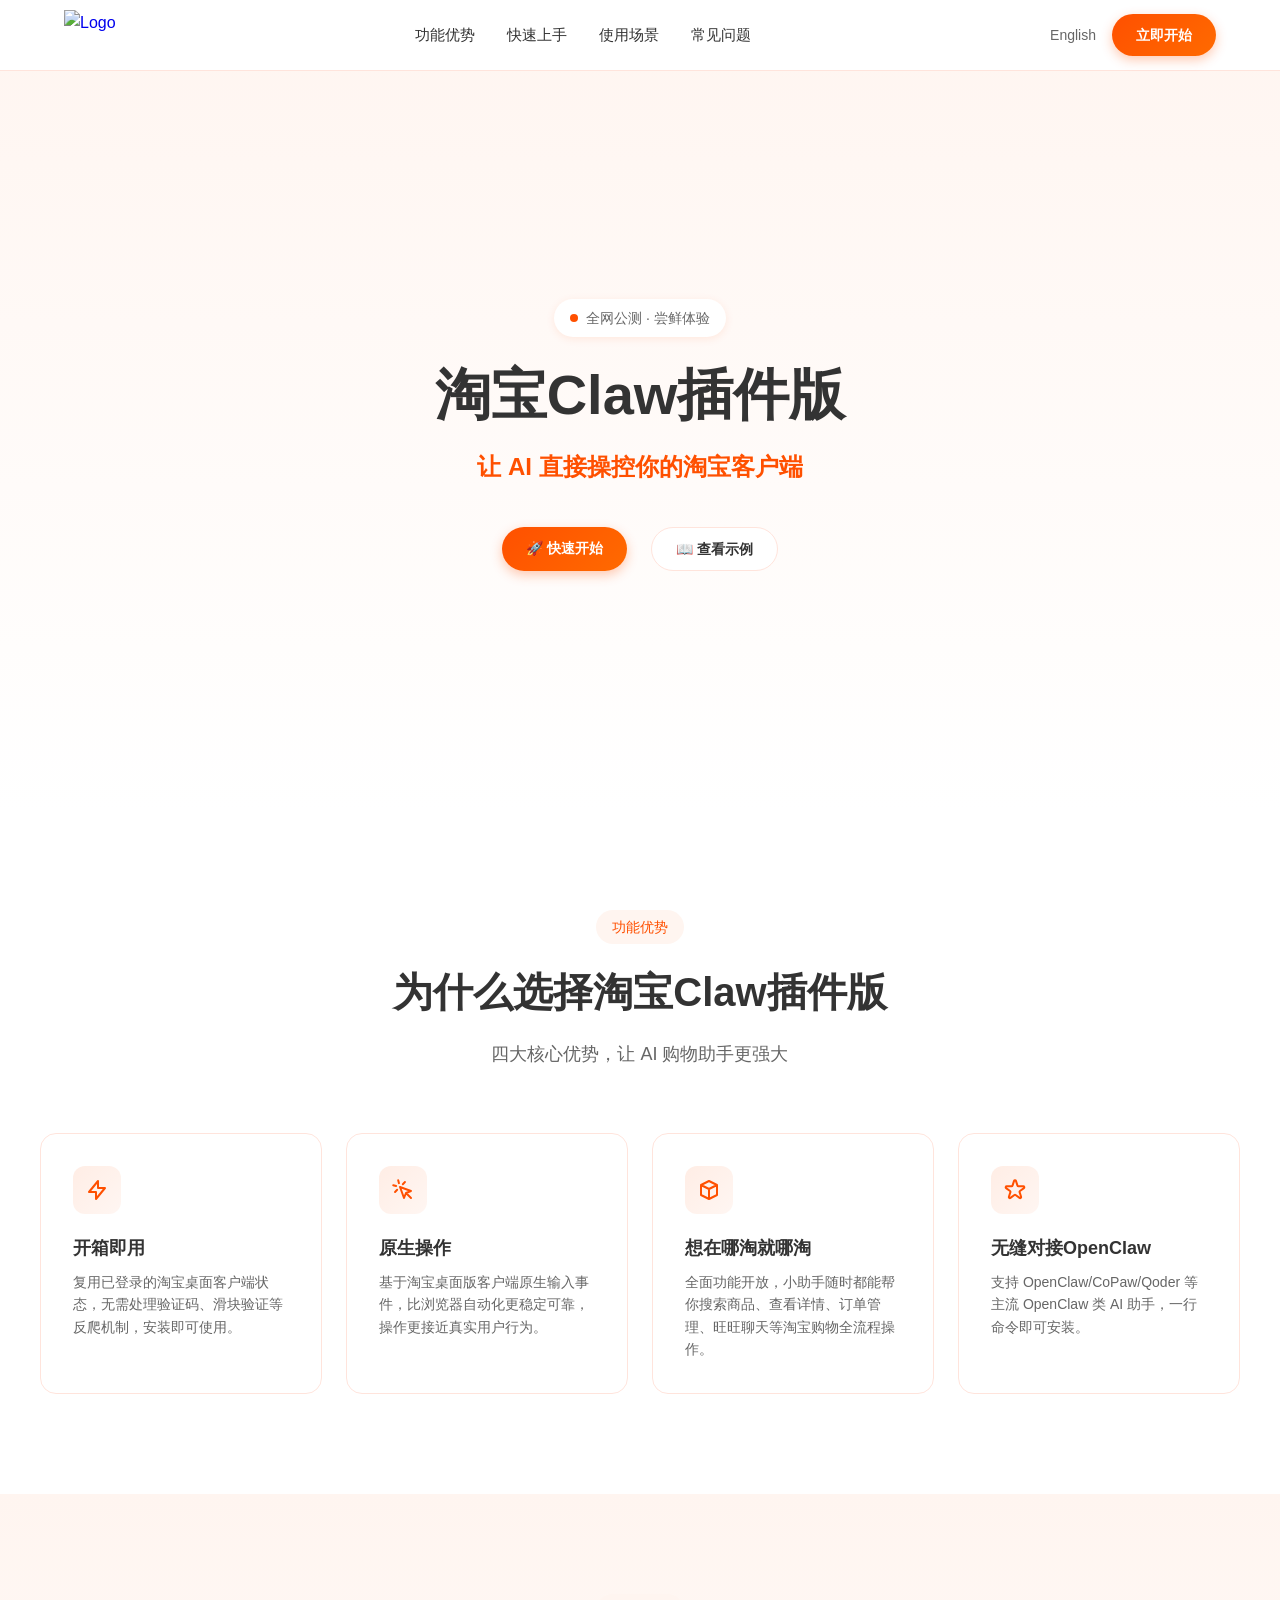
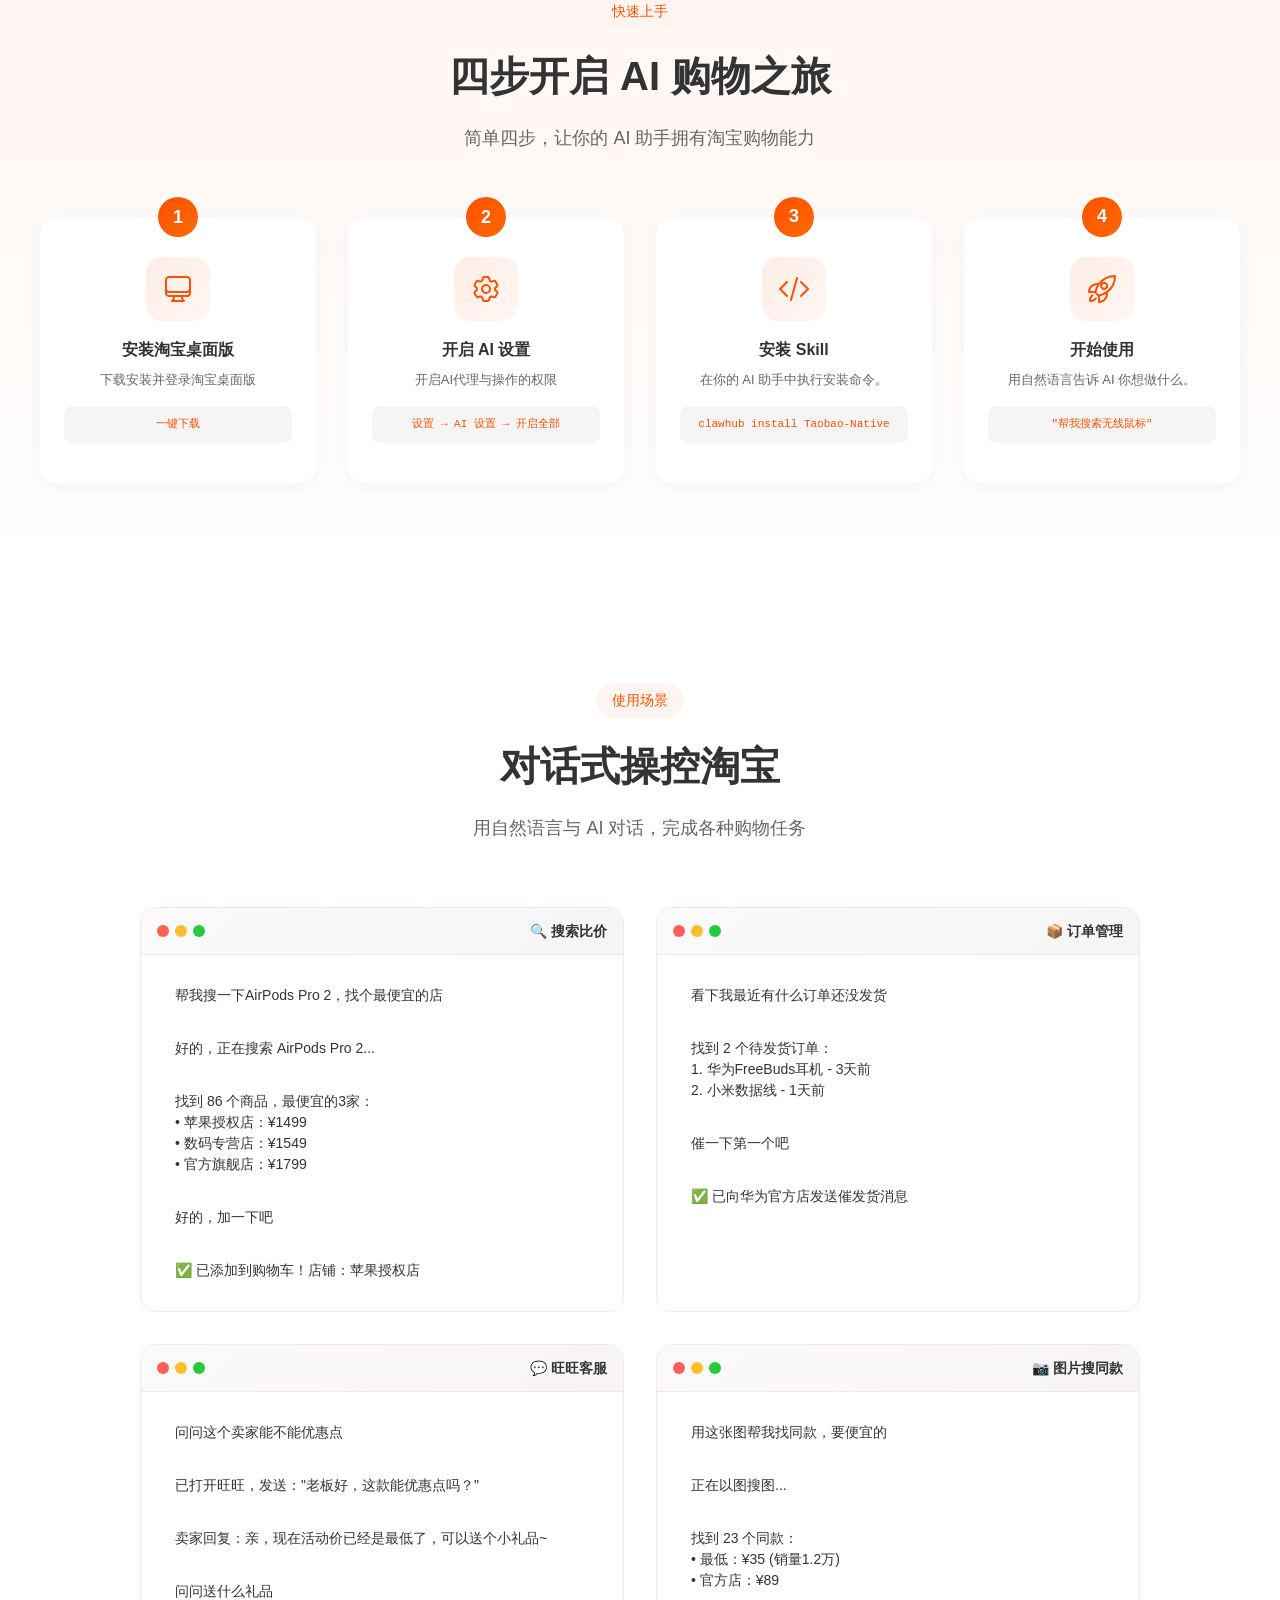
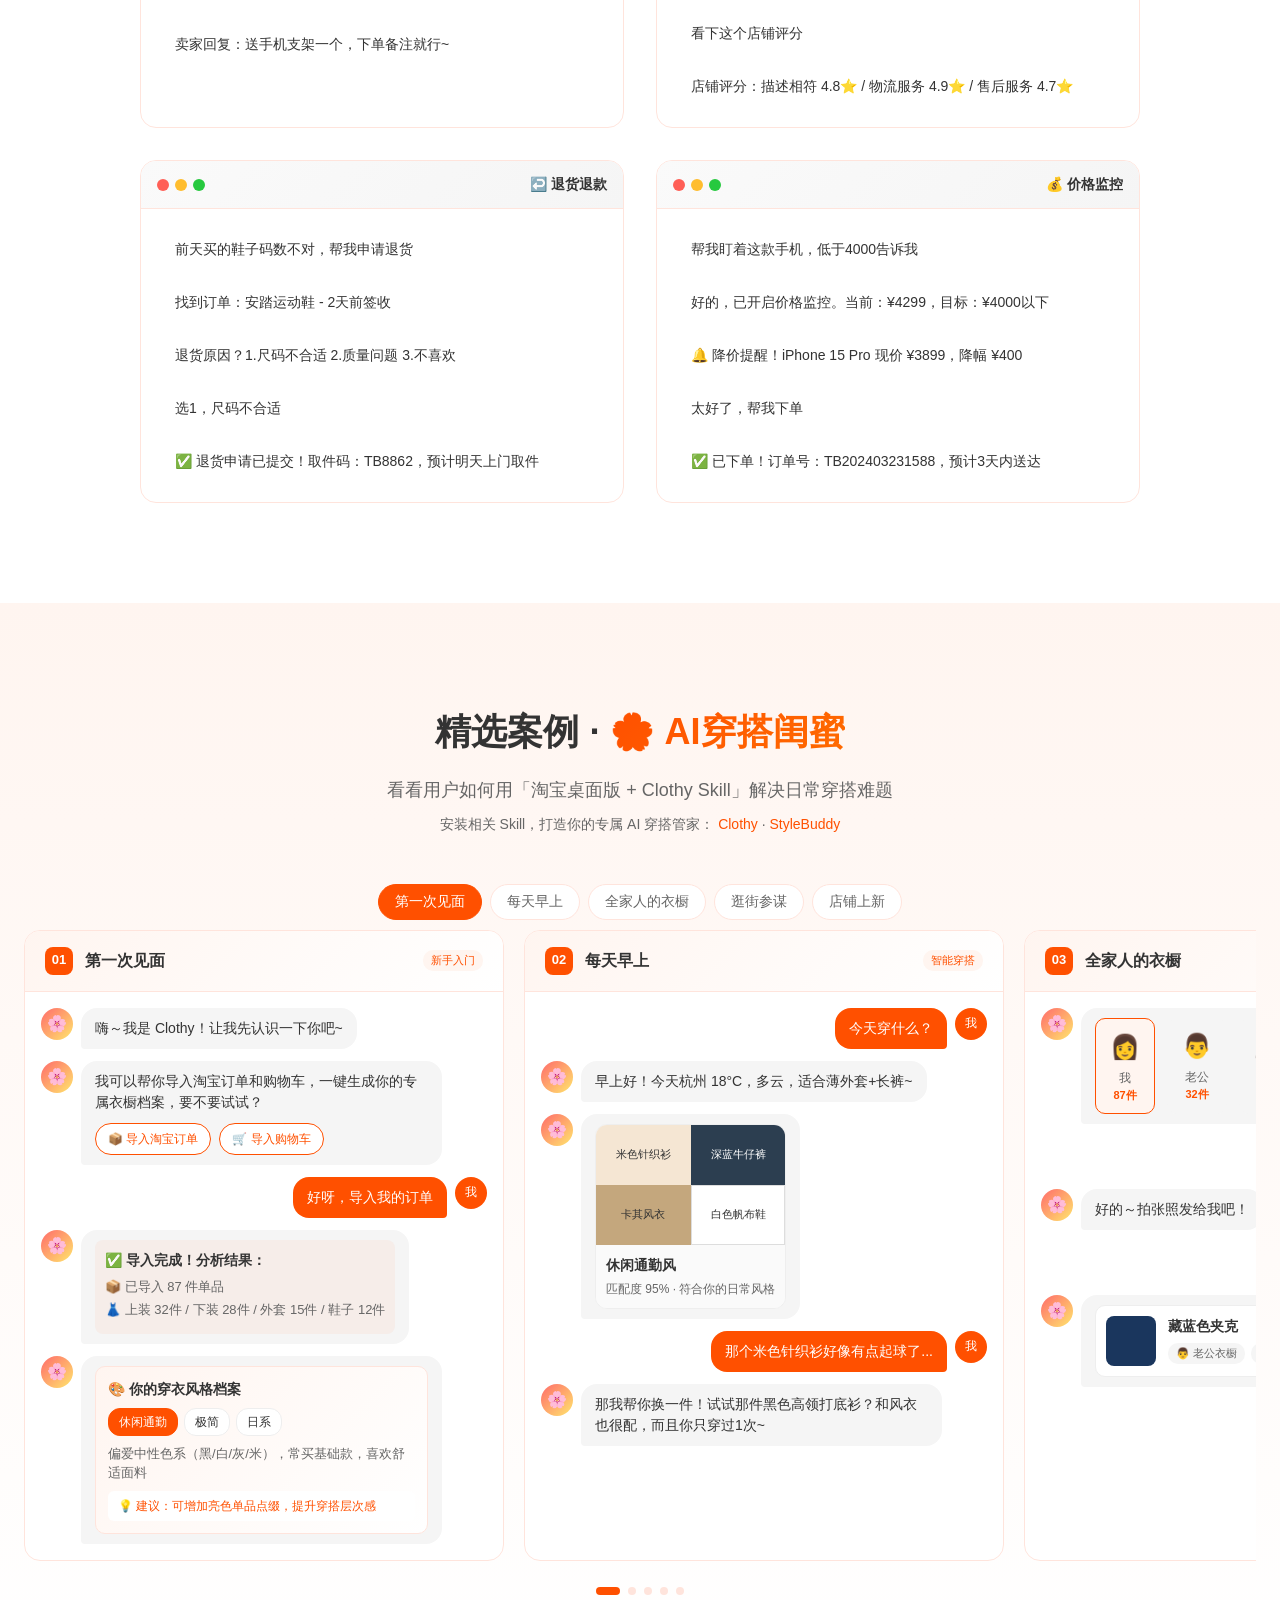
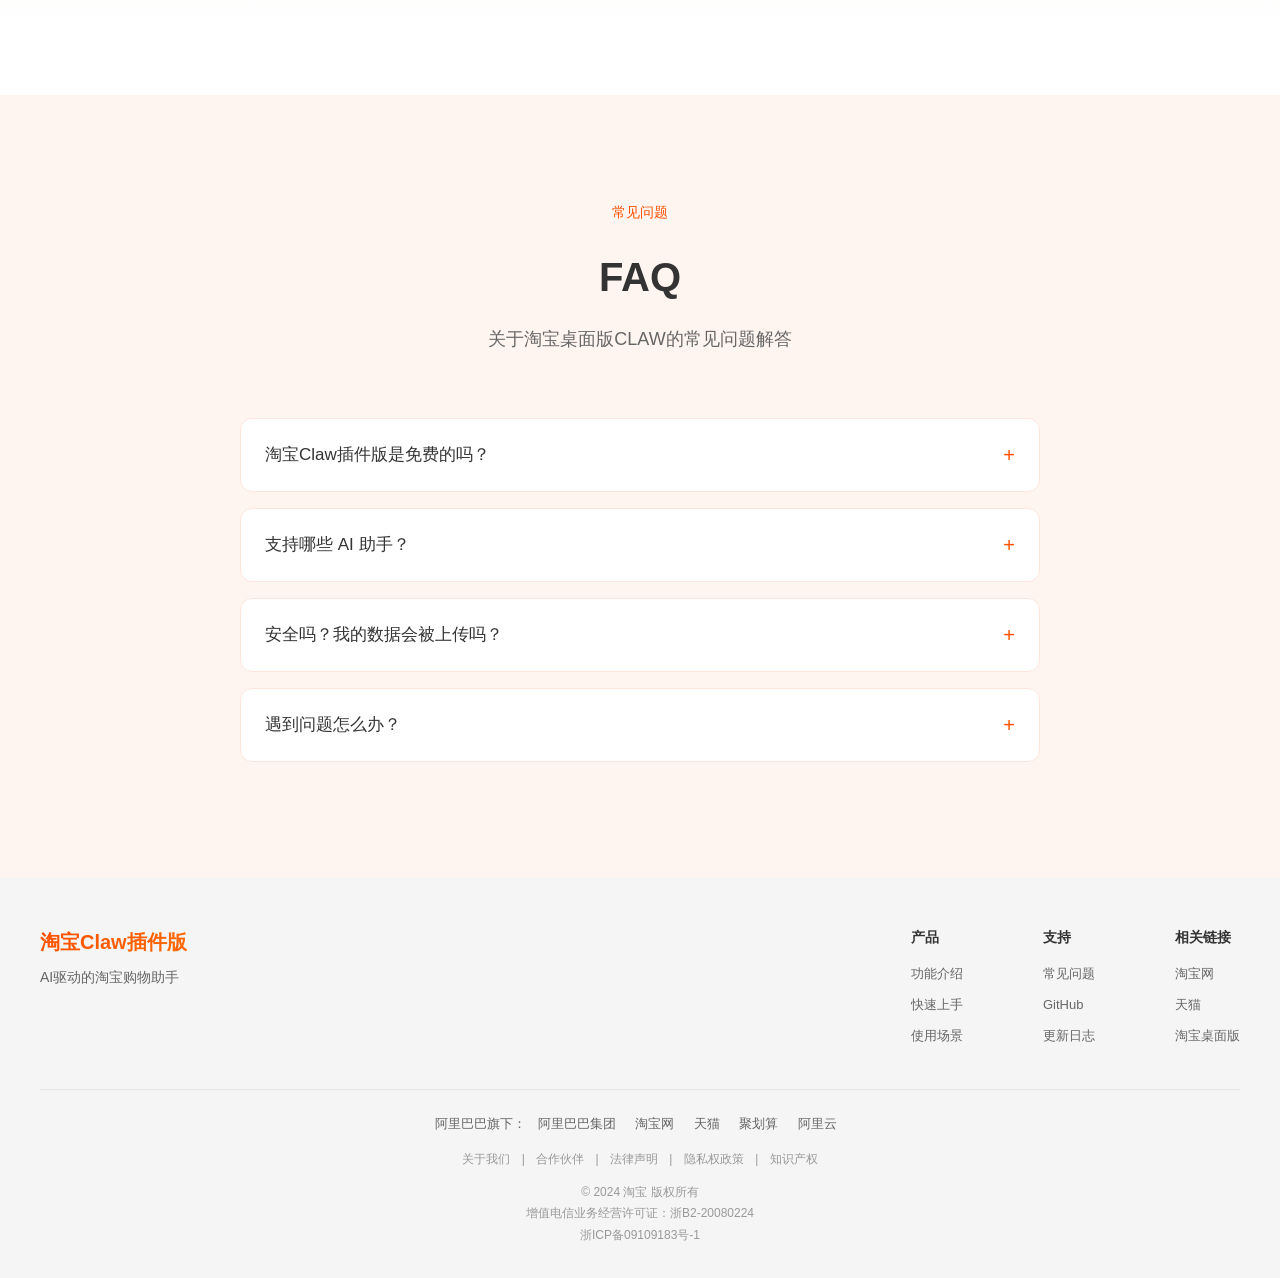
==== index.html @ f91c213d "refactor: 简化用户故事区域 1. 去掉 Tips 标签 2. 删除 stories-intro 模块 3. 在标题下方直接添加 Skill 安装引导和下载入口" ====
<!DOCTYPE html>
<html lang="zh-CN">
<head>
  <meta charset="UTF-8">
  <meta name="viewport" content="width=device-width, initial-scale=1.0">
  <title>淘宝Claw官方插件版 | AI驱动的淘宝购物助手</title>
  <meta name="description" content="淘宝桌面版CLAW让你的AI助手直接操控淘宝客户端，实现搜索、加购、下单、订单管理等全流程自动化。">
  <link rel="icon" href="https://img.alicdn.com/imgextra/i4/O1CN015GD4S51y6nN0WbxFK_!!6000000006530-55-tps-84-80.svg">
  <link rel="stylesheet" href="assets/css/style.css">
</head>
<body>
  <!-- Navigation -->
  <nav class="navbar" id="navbar">
    <div class="nav-container">
      <a href="#" class="nav-logo">
        <img src="https://img.alicdn.com/imgextra/i4/O1CN015GD4S51y6nN0WbxFK_!!6000000006530-55-tps-84-80.svg" alt="Logo">
      </a>
      <ul class="nav-links">
        <li><a href="#features">功能优势</a></li>
        <li><a href="#quickstart">快速上手</a></li>
        <li><a href="#demos">使用场景</a></li>
        <li><a href="#faq">常见问题</a></li>
      </ul>
      <div class="nav-cta">
        <a href="en/index.html" class="lang-switch">English</a>
        <a href="#quickstart" class="btn-primary">立即开始</a>
      </div>
    </div>
  </nav>

  <!-- Hero Section -->
  <section class="hero">
    <div class="hero-container">
      <div class="hero-content">
        <div class="hero-badge">
          <span class="hero-badge-dot"></span>
          <span>全网公测 · 尝鲜体验</span>
        </div>
        <h1 class="hero-title">淘宝Claw插件版</h1>
        <p class="hero-subtitle">
          <span class="typewriter" id="typewriter"></span>
          <span class="typewriter-cursor"></span>
        </p>
        <div class="hero-cta">
          <a href="#quickstart" class="btn-primary">
            <span>🚀</span> 快速开始
          </a>
          <a href="#demos" class="btn-secondary">
            <span>📖</span> 查看示例
          </a>
        </div>
      </div>
    </div>
  </section>

  <!-- Features Section -->
  <section class="features" id="features">
    <div class="section-container">
      <div class="section-header">
        <span class="section-tag">功能优势</span>
        <h2 class="section-title">为什么选择淘宝Claw插件版</h2>
        <p class="section-desc">四大核心优势，让 AI 购物助手更强大</p>
      </div>
      <div class="features-grid">
        <div class="feature-card">
          <div class="feature-icon">
            <svg xmlns="http://www.w3.org/2000/svg" fill="none" viewBox="0 0 24 24" stroke="currentColor" stroke-width="2">
              <path stroke-linecap="round" stroke-linejoin="round" d="M13 10V3L4 14h7v7l9-11h-7z" />
            </svg>
          </div>
          <h3 class="feature-title">开箱即用</h3>
          <p class="feature-desc">复用已登录的淘宝桌面客户端状态，无需处理验证码、滑块验证等反爬机制，安装即可使用。</p>
        </div>
        <div class="feature-card">
          <div class="feature-icon">
            <svg xmlns="http://www.w3.org/2000/svg" fill="none" viewBox="0 0 24 24" stroke="currentColor" stroke-width="2">
              <path stroke-linecap="round" stroke-linejoin="round" d="M15 15l-2 5L9 9l11 4-5 2zm0 0l5 5M7.188 2.239l.777 2.897M5.136 7.965l-2.898-.777M13.95 4.05l-2.122 2.122m-5.657 5.656l-2.12 2.122" />
            </svg>
          </div>
          <h3 class="feature-title">原生操作</h3>
          <p class="feature-desc">基于淘宝桌面版客户端原生输入事件，比浏览器自动化更稳定可靠，操作更接近真实用户行为。</p>
        </div>
        <div class="feature-card">
          <div class="feature-icon">
            <svg xmlns="http://www.w3.org/2000/svg" fill="none" viewBox="0 0 24 24" stroke="currentColor" stroke-width="2">
              <path stroke-linecap="round" stroke-linejoin="round" d="M20 7l-8-4-8 4m16 0l-8 4m8-4v10l-8 4m0-10L4 7m8 4v10M4 7v10l8 4" />
            </svg>
          </div>
          <h3 class="feature-title">想在哪淘就哪淘</h3>
          <p class="feature-desc">全面功能开放，小助手随时都能帮你搜索商品、查看详情、订单管理、旺旺聊天等淘宝购物全流程操作。</p>
        </div>
        <div class="feature-card">
          <div class="feature-icon">
            <svg xmlns="http://www.w3.org/2000/svg" fill="none" viewBox="0 0 24 24" stroke="currentColor" stroke-width="2">
              <path stroke-linecap="round" stroke-linejoin="round" d="M11.049 2.927c.3-.921 1.603-.921 1.902 0l1.519 4.674a1 1 0 00.95.69h4.915c.969 0 1.371 1.24.588 1.81l-3.976 2.888a1 1 0 00-.363 1.118l1.518 4.674c.3.922-.755 1.688-1.538 1.118l-3.976-2.888a1 1 0 00-1.176 0l-3.976 2.888c-.783.57-1.838-.197-1.538-1.118l1.518-4.674a1 1 0 00-.363-1.118l-3.976-2.888c-.784-.57-.38-1.81.588-1.81h4.914a1 1 0 00.951-.69l1.519-4.674z" />
            </svg>
          </div>
          <h3 class="feature-title">无缝对接OpenClaw</h3>
          <p class="feature-desc">支持 OpenClaw/CoPaw/Qoder 等主流 OpenClaw 类 AI 助手，一行命令即可安装。</p>
        </div>
      </div>
    </div>
  </section>

  <!-- Quick Start Section -->
  <section class="quickstart" id="quickstart">
    <div class="section-container">
      <div class="section-header">
        <span class="section-tag">快速上手</span>
        <h2 class="section-title">四步开启 AI 购物之旅</h2>
        <p class="section-desc">简单四步，让你的 AI 助手拥有淘宝购物能力</p>
      </div>
      <div class="steps-container">
        <div class="step-card">
          <div class="step-number">1</div>
          <div class="step-icon">
            <svg xmlns="http://www.w3.org/2000/svg" fill="none" viewBox="0 0 24 24" stroke="currentColor" stroke-width="1.5">
              <path stroke-linecap="round" stroke-linejoin="round" d="M9 17.25v1.007a3 3 0 01-.879 2.122L7.5 21h9l-.621-.621A3 3 0 0115 18.257V17.25m6-12V15a2.25 2.25 0 01-2.25 2.25H5.25A2.25 2.25 0 013 15V5.25m18 0A2.25 2.25 0 0018.75 3H5.25A2.25 2.25 0 003 5.25m18 0V12a2.25 2.25 0 01-2.25 2.25H5.25A2.25 2.25 0 013 12V5.25" />
            </svg>
          </div>
          <h3 class="step-title">安装淘宝桌面版</h3>
          <p class="step-desc">下载安装并登录淘宝桌面版</p>
          <a href="https://pc.taobao.com/?spm=a21bo.jianhua/a.20220530.1.5af92a89nl3JbT&channel=shouye" target="_blank" class="step-code step-link">一键下载</a>
        </div>
        <div class="step-card">
          <div class="step-number">2</div>
          <div class="step-icon">
            <svg xmlns="http://www.w3.org/2000/svg" fill="none" viewBox="0 0 24 24" stroke="currentColor" stroke-width="1.5">
              <path stroke-linecap="round" stroke-linejoin="round" d="M9.594 3.94c.09-.542.56-.94 1.11-.94h2.593c.55 0 1.02.398 1.11.94l.213 1.281c.063.374.313.686.645.87.074.04.147.083.22.127.325.196.72.257 1.075.124l1.217-.456a1.125 1.125 0 011.37.49l1.296 2.247a1.125 1.125 0 01-.26 1.431l-1.003.827c-.293.241-.438.613-.43.992a7.723 7.723 0 010 .255c-.008.378.137.75.43.991l1.004.827c.424.35.534.955.26 1.43l-1.298 2.247a1.125 1.125 0 01-1.369.491l-1.217-.456c-.355-.133-.75-.072-1.076.124a6.47 6.47 0 01-.22.128c-.331.183-.581.495-.644.869l-.213 1.281c-.09.543-.56.94-1.11.94h-2.594c-.55 0-1.019-.398-1.11-.94l-.213-1.281c-.062-.374-.312-.686-.644-.87a6.52 6.52 0 01-.22-.127c-.325-.196-.72-.257-1.076-.124l-1.217.456a1.125 1.125 0 01-1.369-.49l-1.297-2.247a1.125 1.125 0 01.26-1.431l1.004-.827c.292-.24.437-.613.43-.991a6.932 6.932 0 010-.255c.007-.38-.138-.751-.43-.992l-1.004-.827a1.125 1.125 0 01-.26-1.43l1.297-2.247a1.125 1.125 0 011.37-.491l1.216.456c.356.133.751.072 1.076-.124.072-.044.146-.086.22-.128.332-.183.582-.495.644-.869l.214-1.28z" />
              <path stroke-linecap="round" stroke-linejoin="round" d="M15 12a3 3 0 11-6 0 3 3 0 016 0z" />
            </svg>
          </div>
          <h3 class="step-title">开启 AI 设置</h3>
          <p class="step-desc">开启AI代理与操作的权限</p>
          <div class="step-code">设置 → AI 设置 → 开启全部</div>
        </div>
        <div class="step-card">
          <div class="step-number">3</div>
          <div class="step-icon">
            <svg xmlns="http://www.w3.org/2000/svg" fill="none" viewBox="0 0 24 24" stroke="currentColor" stroke-width="1.5">
              <path stroke-linecap="round" stroke-linejoin="round" d="M17.25 6.75L22.5 12l-5.25 5.25m-10.5 0L1.5 12l5.25-5.25m7.5-3l-4.5 16.5" />
            </svg>
          </div>
          <h3 class="step-title">安装 Skill</h3>
          <p class="step-desc">在你的 AI 助手中执行安装命令。</p>
          <div class="step-code">clawhub install Taobao-Native</div>
        </div>
        <div class="step-card">
          <div class="step-number">4</div>
          <div class="step-icon">
            <svg xmlns="http://www.w3.org/2000/svg" fill="none" viewBox="0 0 24 24" stroke="currentColor" stroke-width="1.5">
              <path stroke-linecap="round" stroke-linejoin="round" d="M15.59 14.37a6 6 0 01-5.84 7.38v-4.8m5.84-2.58a14.98 14.98 0 006.16-12.12A14.98 14.98 0 009.631 8.41m5.96 5.96a14.926 14.926 0 01-5.841 2.58m-.119-8.54a6 6 0 00-7.381 5.84h4.8m2.581-5.84a14.927 14.927 0 00-2.58 5.84m2.699 2.7c-.103.021-.207.041-.311.06a15.09 15.09 0 01-2.448-2.448 14.9 14.9 0 01.06-.312m-2.24 2.39a4.493 4.493 0 00-1.757 4.306 4.493 4.493 0 004.306-1.758M15.75 9A2.25 2.25 0 1012 11.25 2.25 2.25 0 0015.75 9z" />
            </svg>
          </div>
          <h3 class="step-title">开始使用</h3>
          <p class="step-desc">用自然语言告诉 AI 你想做什么。</p>
          <div class="step-code">"帮我搜索无线鼠标"</div>
        </div>
      </div>
    </div>
  </section>

  <!-- Demos Section -->
  <section class="demos" id="demos">
    <div class="section-container">
      <div class="section-header">
        <span class="section-tag">使用场景</span>
        <h2 class="section-title">对话式操控淘宝</h2>
        <p class="section-desc">用自然语言与 AI 对话，完成各种购物任务</p>
      </div>
      <div class="demo-grid">
        <!-- 案例1: 搜索商品 -->
        <div class="demo-card">
          <div class="demo-header">
            <div class="demo-dots">
              <span class="demo-dot red"></span>
              <span class="demo-dot yellow"></span>
              <span class="demo-dot green"></span>
            </div>
            <span class="demo-title">🔍 搜索比价</span>
          </div>
          <div class="demo-content">
            <div class="chat-bubble chat-user">帮我搜一下AirPods Pro 2，找个最便宜的店</div>
            <div class="chat-bubble chat-ai">好的，正在搜索 AirPods Pro 2...</div>
            <div class="chat-bubble chat-ai">找到 86 个商品，最便宜的3家：<br>• 苹果授权店：¥1499<br>• 数码专营店：¥1549<br>• 官方旗舰店：¥1799</div>
            <div class="chat-bubble chat-user">好的，加一下吧</div>
            <div class="chat-bubble chat-ai">✅ 已添加到购物车！店铺：苹果授权店</div>
          </div>
        </div>
        
        <!-- 案例2: 订单管理 -->
        <div class="demo-card">
          <div class="demo-header">
            <div class="demo-dots">
              <span class="demo-dot red"></span>
              <span class="demo-dot yellow"></span>
              <span class="demo-dot green"></span>
            </div>
            <span class="demo-title">📦 订单管理</span>
          </div>
          <div class="demo-content">
            <div class="chat-bubble chat-user">看下我最近有什么订单还没发货</div>
            <div class="chat-bubble chat-ai">找到 2 个待发货订单：<br>1. 华为FreeBuds耳机 - 3天前<br>2. 小米数据线 - 1天前</div>
            <div class="chat-bubble chat-user">催一下第一个吧</div>
            <div class="chat-bubble chat-ai">✅ 已向华为官方店发送催发货消息</div>
          </div>
        </div>
        
        <!-- 案例3: 旺旺客服 -->
        <div class="demo-card">
          <div class="demo-header">
            <div class="demo-dots">
              <span class="demo-dot red"></span>
              <span class="demo-dot yellow"></span>
              <span class="demo-dot green"></span>
            </div>
            <span class="demo-title">💬 旺旺客服</span>
          </div>
          <div class="demo-content">
            <div class="chat-bubble chat-user">问问这个卖家能不能优惠点</div>
            <div class="chat-bubble chat-ai">已打开旺旺，发送："老板好，这款能优惠点吗？"</div>
            <div class="chat-bubble chat-ai">卖家回复：亲，现在活动价已经是最低了，可以送个小礼品~</div>
            <div class="chat-bubble chat-user">问问送什么礼品</div>
            <div class="chat-bubble chat-ai">卖家回复：送手机支架一个，下单备注就行~</div>
          </div>
        </div>
        
        <!-- 案例4: 图片搜索 -->
        <div class="demo-card">
          <div class="demo-header">
            <div class="demo-dots">
              <span class="demo-dot red"></span>
              <span class="demo-dot yellow"></span>
              <span class="demo-dot green"></span>
            </div>
            <span class="demo-title">📷 图片搜同款</span>
          </div>
          <div class="demo-content">
            <div class="chat-bubble chat-user">用这张图帮我找同款，要便宜的</div>
            <div class="chat-bubble chat-ai">正在以图搜图...</div>
            <div class="chat-bubble chat-ai">找到 23 个同款：<br>• 最低：¥35 (销量1.2万)<br>• 官方店：¥89</div>
            <div class="chat-bubble chat-user">看下这个店铺评分</div>
            <div class="chat-bubble chat-ai">店铺评分：描述相符 4.8⭐ / 物流服务 4.9⭐ / 售后服务 4.7⭐</div>
          </div>
        </div>
        
        <!-- 案例5: 退货退款 -->
        <div class="demo-card">
          <div class="demo-header">
            <div class="demo-dots">
              <span class="demo-dot red"></span>
              <span class="demo-dot yellow"></span>
              <span class="demo-dot green"></span>
            </div>
            <span class="demo-title">↩️ 退货退款</span>
          </div>
          <div class="demo-content">
            <div class="chat-bubble chat-user">前天买的鞋子码数不对，帮我申请退货</div>
            <div class="chat-bubble chat-ai">找到订单：安踏运动鞋 - 2天前签收</div>
            <div class="chat-bubble chat-ai">退货原因？1.尺码不合适 2.质量问题 3.不喜欢</div>
            <div class="chat-bubble chat-user">选1，尺码不合适</div>
            <div class="chat-bubble chat-ai">✅ 退货申请已提交！取件码：TB8862，预计明天上门取件</div>
          </div>
        </div>
        
        <!-- 案例6: 价格监控 -->
        <div class="demo-card">
          <div class="demo-header">
            <div class="demo-dots">
              <span class="demo-dot red"></span>
              <span class="demo-dot yellow"></span>
              <span class="demo-dot green"></span>
            </div>
            <span class="demo-title">💰 价格监控</span>
          </div>
          <div class="demo-content">
            <div class="chat-bubble chat-user">帮我盯着这款手机，低于4000告诉我</div>
            <div class="chat-bubble chat-ai">好的，已开启价格监控。当前：¥4299，目标：¥4000以下</div>
            <div class="chat-bubble chat-ai">🔔 降价提醒！iPhone 15 Pro 现价 ¥3899，降幅 ¥400</div>
            <div class="chat-bubble chat-user">太好了，帮我下单</div>
            <div class="chat-bubble chat-ai">✅ 已下单！订单号：TB202403231588，预计3天内送达</div>
          </div>
        </div>
      </div>
    </div>
  </section>

  <!-- User Stories Section -->
  <section class="user-stories" id="stories">
    <div class="stories-container">
      <div class="stories-header">
        <h2>精选案例 · <span>🌸 AI穿搭闺蜜</span></h2>
        <p>看看用户如何用「淘宝桌面版 + Clothy Skill」解决日常穿搭难题</p>
        <div class="skill-install-hint">
          安装相关 Skill，打造你的专属 AI 穿搭管家：
          <a href="https://github.com/zironglv/clothy" target="_blank">Clothy</a> · 
          <a href="https://clawhub.ai/89kpjddmtb-ui/stylebuddy" target="_blank">StyleBuddy</a>
        </div>
      </div>
      
      <!-- 5个精选场景 -->
      <div class="story-tabs">
          <button class="story-tab active" onclick="scrollToStory(0)">第一次见面</button>
          <button class="story-tab" onclick="scrollToStory(1)">每天早上</button>
          <button class="story-tab" onclick="scrollToStory(2)">全家人的衣橱</button>
          <button class="story-tab" onclick="scrollToStory(3)">逛街参谋</button>
          <button class="story-tab" onclick="scrollToStory(4)">店铺上新</button>
        </div>
      </div>
      
      <div class="story-slider-wrapper">
        <div class="story-slider" id="storySlider">
          
          <!-- 场景1：第一次见面 -->
          <div class="story-slide" id="story-0">
            <div class="story-card">
              <div class="story-card-header">
                <span class="story-number">01</span>
                <h4>第一次见面</h4>
                <span class="story-category-tag">新手入门</span>
              </div>
              <div class="story-chat">
                <div class="chat-msg ai">
                  <div class="chat-avatar">🌸</div>
                  <div class="chat-bubble">嗨～我是 Clothy！让我先认识一下你吧~</div>
                </div>
                <div class="chat-msg ai">
                  <div class="chat-avatar">🌸</div>
                  <div class="chat-bubble">
                    我可以帮你导入淘宝订单和购物车，一键生成你的专属衣橱档案，要不要试试？
                    <div class="chat-action">
                      <span class="action-btn">📦 导入淘宝订单</span>
                      <span class="action-btn">🛒 导入购物车</span>
                    </div>
                  </div>
                </div>
                <div class="chat-msg user">
                  <div class="chat-avatar">我</div>
                  <div class="chat-bubble">好呀，导入我的订单</div>
                </div>
                <div class="chat-msg ai">
                  <div class="chat-avatar">🌸</div>
                  <div class="chat-bubble">
                    <div class="chat-result">
                      <div class="result-title">✅ 导入完成！分析结果：</div>
                      <div class="result-item">📦 已导入 87 件单品</div>
                      <div class="result-item">👗 上装 32件 / 下装 28件 / 外套 15件 / 鞋子 12件</div>
                    </div>
                  </div>
                </div>
                <div class="chat-msg ai">
                  <div class="chat-avatar">🌸</div>
                  <div class="chat-bubble">
                    <div class="chat-style-profile">
                      <div class="style-title">🎨 你的穿衣风格档案</div>
                      <div class="style-tags">
                        <span class="style-tag primary">休闲通勤</span>
                        <span class="style-tag">极简</span>
                        <span class="style-tag">日系</span>
                      </div>
                      <div class="style-detail">偏爱中性色系（黑/白/灰/米），常买基础款，喜欢舒适面料</div>
                      <div class="style-tip">💡 建议：可增加亮色单品点缀，提升穿搭层次感</div>
                    </div>
                  </div>
                </div>
              </div>
            </div>
          </div>
          
          <!-- 场景2：每天早上 -->
          <div class="story-slide" id="story-1">
            <div class="story-card">
              <div class="story-card-header">
                <span class="story-number">02</span>
                <h4>每天早上</h4>
                <span class="story-category-tag">智能穿搭</span>
              </div>
              <div class="story-chat">
                <div class="chat-msg user">
                  <div class="chat-avatar">我</div>
                  <div class="chat-bubble">今天穿什么？</div>
                </div>
                <div class="chat-msg ai">
                  <div class="chat-avatar">🌸</div>
                  <div class="chat-bubble">早上好！今天杭州 18°C，多云，适合薄外套+长裤~</div>
                </div>
                <div class="chat-msg ai">
                  <div class="chat-avatar">🌸</div>
                  <div class="chat-bubble">
                    <div class="outfit-card">
                      <div class="outfit-preview">
                        <div class="outfit-layer top" style="background: #F5E6D3">
                          <span>米色针织衫</span>
                        </div>
                        <div class="outfit-layer bottom" style="background: #2C3E50; color: #fff">
                          <span>深蓝牛仔裤</span>
                        </div>
                        <div class="outfit-layer outer" style="background: #C4A77D">
                          <span>卡其风衣</span>
                        </div>
                        <div class="outfit-layer shoes" style="background: #fff; border: 1px solid #ddd">
                          <span>白色帆布鞋</span>
                        </div>
                      </div>
                      <div class="outfit-info">
                        <div class="outfit-name">休闲通勤风</div>
                        <div class="outfit-match">匹配度 95% · 符合你的日常风格</div>
                      </div>
                    </div>
                  </div>
                </div>
                <div class="chat-msg user">
                  <div class="chat-avatar">我</div>
                  <div class="chat-bubble">那个米色针织衫好像有点起球了...</div>
                </div>
                <div class="chat-msg ai">
                  <div class="chat-avatar">🌸</div>
                  <div class="chat-bubble">那我帮你换一件！试试那件黑色高领打底衫？和风衣也很配，而且你只穿过1次~</div>
                </div>
              </div>
            </div>
          </div>
          
          <!-- 场景3：全家人的衣橱 -->
          <div class="story-slide" id="story-2">
            <div class="story-card">
              <div class="story-card-header">
                <span class="story-number">03</span>
                <h4>全家人的衣橱</h4>
                <span class="story-category-tag">衣橱管理</span>
              </div>
              <div class="story-chat">
                <div class="chat-msg ai">
                  <div class="chat-avatar">🌸</div>
                  <div class="chat-bubble">
                    <div class="family-wardrobe">
                      <div class="family-member active">
                        <span class="member-avatar">👩</span>
                        <span class="member-name">我</span>
                        <span class="member-count">87件</span>
                      </div>
                      <div class="family-member">
                        <span class="member-avatar">👨</span>
                        <span class="member-name">老公</span>
                        <span class="member-count">32件</span>
                      </div>
                      <div class="family-member">
                        <span class="member-avatar">👧</span>
                        <span class="member-name">女儿</span>
                        <span class="member-count">45件</span>
                      </div>
                    </div>
                  </div>
                </div>
                <div class="chat-msg user">
                  <div class="chat-avatar">我</div>
                  <div class="chat-bubble">帮我老公也录入一件外套</div>
                </div>
                <div class="chat-msg ai">
                  <div class="chat-avatar">🌸</div>
                  <div class="chat-bubble">好的～拍张照发给我吧！</div>
                </div>
                <div class="chat-msg user">
                  <div class="chat-avatar">我</div>
                  <div class="chat-bubble">📷 [照片]</div>
                </div>
                <div class="chat-msg ai">
                  <div class="chat-avatar">🌸</div>
                  <div class="chat-bubble">
                    <div class="item-card">
                      <div class="item-preview" style="background: #1a365d"></div>
                      <div class="item-info">
                        <div class="item-name">藏蓝色夹克</div>
                        <div class="item-tags">
                          <span>👨 老公衣橱</span>
                          <span>🍂 春秋季</span>
                          <span>👔 外套</span>
                        </div>
                      </div>
                    </div>
                  </div>
                </div>
              </div>
            </div>
          </div>
          
          <!-- 场景4：逛街参谋 -->
          <div class="story-slide" id="story-3">
            <div class="story-card">
              <div class="story-card-header">
                <span class="story-number">04</span>
                <h4>逛街参谋</h4>
                <span class="story-category-tag">购物参谋</span>
              </div>
              <div class="story-chat">
                <div class="chat-msg user">
                  <div class="chat-avatar">我</div>
                  <div class="chat-bubble">📷 这件衣服值得买吗？</div>
                </div>
                <div class="chat-msg ai">
                  <div class="chat-avatar">🌸</div>
                  <div class="chat-bubble">
                    <div class="analyze-card">
                      <div class="analyze-item">
                        <span class="analyze-icon">✅</span>
                        <span>颜色百搭，能和你现有的5条裤子搭配</span>
                      </div>
                      <div class="analyze-item">
                        <span class="analyze-icon">✅</span>
                        <span>风格匹配你的"休闲通勤"偏好</span>
                      </div>
                      <div class="analyze-item warning">
                        <span class="analyze-icon">⚠️</span>
                        <span>你已有2件类似款式，利用率可能不高</span>
                      </div>
                    </div>
                  </div>
                </div>
                <div class="chat-msg ai">
                  <div class="chat-avatar">🌸</div>
                  <div class="chat-bubble">
                    <div class="compare-section">
                      <div class="compare-title">衣橱里相似单品：</div>
                      <div class="compare-items">
                        <div class="compare-item">
                          <div class="compare-preview" style="background: #F5E6D3"></div>
                          <span>米色开衫</span>
                          <span class="wear-count">穿过12次</span>
                        </div>
                        <div class="compare-item">
                          <div class="compare-preview" style="background: #E8D5C4"></div>
                          <span>杏色针织</span>
                          <span class="wear-count">穿过8次</span>
                        </div>
                      </div>
                    </div>
                  </div>
                </div>
                <div class="chat-msg user">
                  <div class="chat-avatar">我</div>
                  <div class="chat-bubble">有道理...那我放弃这件，帮我找找真正缺的</div>
                </div>
                <div class="chat-msg ai">
                  <div class="chat-avatar">🌸</div>
                  <div class="chat-bubble">好的！根据分析，你缺的是黑色基础款打底衫，要帮你搜一下吗？💰 还能省下这笔~</div>
                </div>
              </div>
            </div>
          </div>
          
          <!-- 场景5：店铺上新 -->
          <div class="story-slide" id="story-4">
            <div class="story-card">
              <div class="story-card-header">
                <span class="story-number">05</span>
                <h4>店铺上新智能推荐</h4>
                <span class="story-category-tag">购物参谋</span>
              </div>
              <div class="story-chat">
                <div class="chat-msg ai">
                  <div class="chat-avatar">🌸</div>
                  <div class="chat-bubble">
                    <div class="notify-card">
                      <span class="notify-badge">上新提醒</span>
                      <span class="notify-shop">优衣库</span>
                      <span class="notify-count">上新 15 件</span>
                    </div>
                  </div>
                </div>
                <div class="chat-msg ai">
                  <div class="chat-avatar">🌸</div>
                  <div class="chat-bubble">我帮你筛选出 3 件适合你的：</div>
                </div>
                <div class="chat-msg ai">
                  <div class="chat-avatar">🌸</div>
                  <div class="chat-bubble">
                    <div class="product-list">
                      <div class="product-item">
                        <div class="product-preview" style="background: #C4A77D"></div>
                        <div class="product-info">
                          <div class="product-name">米色长款风衣</div>
                          <div class="product-price">¥599</div>
                          <div class="product-match">符合轻熟通勤风格，正好补充秋季外套</div>
                        </div>
                      </div>
                      <div class="product-item">
                        <div class="product-preview" style="background: #1a1a1a"></div>
                        <div class="product-info">
                          <div class="product-name">黑色高领打底衫</div>
                          <div class="product-price">¥149</div>
                          <div class="product-match">你衣橱缺的基础款，利用率高</div>
                        </div>
                      </div>
                    </div>
                  </div>
                </div>
                <div class="chat-msg user">
                  <div class="chat-avatar">我</div>
                  <div class="chat-bubble">那个风衣不错，帮我加购物车</div>
                </div>
                <div class="chat-msg ai">
                  <div class="chat-avatar">🌸</div>
                  <div class="chat-bubble">已加入购物车！🛒 这件和你衣橱里的利用率会很高~</div>
                </div>
              </div>
            </div>
          </div>
          
        </div>
        <!-- 滑动指示器 -->
        <div class="slider-indicators">
          <span class="indicator active" onclick="scrollToStory(0)"></span>
          <span class="indicator" onclick="scrollToStory(1)"></span>
          <span class="indicator" onclick="scrollToStory(2)"></span>
          <span class="indicator" onclick="scrollToStory(3)"></span>
          <span class="indicator" onclick="scrollToStory(4)"></span>
        </div>
      </div>
    </div>
  </section>

  <!-- FAQ Section -->
  <section class="faq" id="faq">
    <div class="section-container">
      <div class="section-header">
        <span class="section-tag">常见问题</span>
        <h2 class="section-title">FAQ</h2>
        <p class="section-desc">关于淘宝桌面版CLAW的常见问题解答</p>
      </div>
      <div class="faq-list">
        <div class="faq-item">
          <div class="faq-question">
            <span>淘宝Claw插件版是免费的吗？</span>
            <span class="faq-icon">+</span>
          </div>
          <div class="faq-answer">
            <p>是的，淘宝Claw插件版完全免费，你可以自由安装和使用。只需安装淘宝桌面客户端和Taobao Native Skill即可开始使用。</p>
          </div>
        </div>
        <div class="faq-item">
          <div class="faq-question">
            <span>支持哪些 AI 助手？</span>
            <span class="faq-icon">+</span>
          </div>
          <div class="faq-answer">
            <p>目前支持所有兼容 OpenClaw 标准的 AI 助手，包括 OpenClaw、CoPaw、Qoder 等。如果你使用其他 AI 助手，可以查看是否支持 OpenClaw Skill 格式。</p>
          </div>
        </div>
        <div class="faq-item">
          <div class="faq-question">
            <span>安全吗？我的数据会被上传吗？</span>
            <span class="faq-icon">+</span>
          </div>
          <div class="faq-answer">
            <p>完全安全。淘宝Claw插件版在本地运行，所有操作都在你的电脑上完成，不会上传任何个人数据到第三方服务器。</p>
          </div>
        </div>
        <div class="faq-item">
          <div class="faq-question">
            <span>遇到问题怎么办？</span>
            <span class="faq-icon">+</span>
          </div>
          <div class="faq-answer">
            <p>你可以在 GitHub Issues 中提交问题，或加入我们的社区获取帮助。我们会定期更新和修复已知问题。</p>
          </div>
        </div>
      </div>
    </div>
  </section>

  <!-- Footer -->
  <footer class="footer">
    <div class="footer-container">
      <div class="footer-main">
        <div class="footer-brand">
          <span class="footer-logo-text">淘宝Claw插件版</span>
          <p class="footer-slogan">AI驱动的淘宝购物助手</p>
        </div>
        <div class="footer-links-group">
          <div class="footer-col">
            <h4>产品</h4>
            <a href="#features">功能介绍</a>
            <a href="#quickstart">快速上手</a>
            <a href="#demos">使用场景</a>
          </div>
          <div class="footer-col">
            <h4>支持</h4>
            <a href="#faq">常见问题</a>
            <a href="https://github.com" target="_blank">GitHub</a>
            <a href="#">更新日志</a>
          </div>
          <div class="footer-col">
            <h4>相关链接</h4>
            <a href="https://www.taobao.com" target="_blank">淘宝网</a>
            <a href="https://www.tmall.com" target="_blank">天猫</a>
            <a href="https://pc.taobao.com" target="_blank">淘宝桌面版</a>
          </div>
        </div>
      </div>
      <div class="footer-bottom">
        <div class="footer-partners">
          <span>阿里巴巴旗下：</span>
          <a href="https://www.alibaba.com" target="_blank">阿里巴巴集团</a>
          <a href="https://www.taobao.com" target="_blank">淘宝网</a>
          <a href="https://www.tmall.com" target="_blank">天猫</a>
          <a href="https://ju.taobao.com" target="_blank">聚划算</a>
          <a href="https://www.aliyun.com" target="_blank">阿里云</a>
        </div>
        <div class="footer-legal">
          <a href="#">关于我们</a>
          <span>|</span>
          <a href="#">合作伙伴</a>
          <span>|</span>
          <a href="#">法律声明</a>
          <span>|</span>
          <a href="#">隐私权政策</a>
          <span>|</span>
          <a href="#">知识产权</a>
        </div>
        <div class="footer-copyright">
          <p>© 2024 淘宝 版权所有</p>
          <p>增值电信业务经营许可证：浙B2-20080224</p>
          <p><a href="https://beian.miit.gov.cn/" target="_blank">浙ICP备09109183号-1</a></p>
        </div>
      </div>
    </div>
  </footer>

  <script src="assets/js/main.js?v=2"></script>
</body>
</html>
---- assets/css/style.css ----
/* 淘宝桌面版CLAW - 官网样式 */

:root {
  --tb-orange: #FF5000;
  --tb-orange-light: #FF6A00;
  --tb-orange-dark: #E64A00;
  --tb-red: #FF2D00;
  --tb-bg: #FFF5F0;
  --tb-text: #333333;
  --tb-text-light: #666666;
  --tb-border: #FFE4DC;
  --white: #FFFFFF;
  --gray-100: #F5F5F5;
  --gray-200: #EEEEEE;
}

* {
  margin: 0;
  padding: 0;
  box-sizing: border-box;
}

html {
  scroll-behavior: smooth;
}

body {
  font-family: -apple-system, BlinkMacSystemFont, 'Segoe UI', 'PingFang SC', 'Hiragino Sans GB', 'Microsoft YaHei', sans-serif;
  color: var(--tb-text);
  line-height: 1.6;
  background: var(--white);
}

/* Navigation */
.navbar {
  position: fixed;
  top: 0;
  left: 0;
  right: 0;
  z-index: 1000;
  background: rgba(255, 255, 255, 0.95);
  backdrop-filter: blur(10px);
  border-bottom: 1px solid var(--tb-border);
  transition: box-shadow 0.3s ease;
}

.navbar.scrolled {
  box-shadow: 0 2px 20px rgba(255, 80, 0, 0.1);
}

.nav-container {
  max-width: 1200px;
  margin: 0 auto;
  padding: 0 24px;
  display: flex;
  align-items: center;
  justify-content: space-between;
  height: 70px;
}

.nav-logo {
  display: flex;
  align-items: center;
  gap: 12px;
  text-decoration: none;
}

.nav-logo img {
  height: 50px;
}

.nav-logo-text {
  font-size: 20px;
  font-weight: 700;
  background: linear-gradient(135deg, var(--tb-orange), var(--tb-orange-light));
  -webkit-background-clip: text;
  -webkit-text-fill-color: transparent;
  background-clip: text;
}

.nav-links {
  display: flex;
  align-items: center;
  gap: 32px;
  list-style: none;
}

.nav-links a {
  color: var(--tb-text);
  text-decoration: none;
  font-size: 15px;
  font-weight: 500;
  transition: color 0.2s;
}

.nav-links a:hover {
  color: var(--tb-orange);
}

.nav-cta {
  display: flex;
  align-items: center;
  gap: 16px;
}

.lang-switch {
  color: var(--tb-text-light);
  text-decoration: none;
  font-size: 14px;
  transition: color 0.2s;
}

.lang-switch:hover {
  color: var(--tb-orange);
}

.btn-primary {
  background: linear-gradient(135deg, var(--tb-orange), var(--tb-orange-light));
  color: white;
  padding: 10px 24px;
  border-radius: 24px;
  text-decoration: none;
  font-size: 14px;
  font-weight: 600;
  transition: all 0.3s;
  box-shadow: 0 4px 12px rgba(255, 80, 0, 0.3);
}

.btn-primary:hover {
  transform: translateY(-2px);
  box-shadow: 0 6px 20px rgba(255, 80, 0, 0.4);
}

/* Hero Section */
.hero {
  padding: 140px 24px 80px;
  background: linear-gradient(180deg, var(--tb-bg) 0%, var(--white) 100%);
  text-align: center;
  min-height: 90vh;
  display: flex;
  flex-direction: column;
  justify-content: center;
  align-items: center;
}

.hero-badge {
  display: inline-flex;
  align-items: center;
  gap: 8px;
  background: var(--white);
  padding: 8px 16px;
  border-radius: 24px;
  font-size: 14px;
  color: var(--tb-text-light);
  margin-bottom: 24px;
  box-shadow: 0 2px 8px rgba(255, 80, 0, 0.1);
}

.hero-badge-dot {
  width: 8px;
  height: 8px;
  background: var(--tb-orange);
  border-radius: 50%;
  animation: pulse 2s infinite;
}

@keyframes pulse {
  0%, 100% { opacity: 1; }
  50% { opacity: 0.5; }
}

.hero-title {
  font-size: 56px;
  font-weight: 800;
  line-height: 1.2;
  margin-bottom: 20px;
  max-width: 800px;
}

.hero-title .highlight {
  background: linear-gradient(135deg, var(--tb-orange), var(--tb-orange-light));
  -webkit-background-clip: text;
  -webkit-text-fill-color: transparent;
  background-clip: text;
}

.hero-subtitle {
  font-size: 24px;
  color: var(--tb-text-light);
  margin-bottom: 40px;
  max-width: 600px;
}

#typewriter {
  color: var(--tb-orange);
  font-weight: 600;
}

.hero-cta {
  display: flex;
  gap: 24px;
  justify-content: center;
  flex-wrap: wrap;
}

.btn-secondary {
  background: var(--white);
  color: var(--tb-text);
  padding: 10px 24px;
  border-radius: 24px;
  text-decoration: none;
  font-size: 14px;
  font-weight: 600;
  border: 1px solid var(--tb-border);
  transition: all 0.3s;
}

.btn-secondary:hover {
  border-color: var(--tb-orange);
  color: var(--tb-orange);
}

/* Section Container */
.section-container {
  max-width: 1200px;
  margin: 0 auto;
}

.section-header {
  text-align: center;
  margin-bottom: 64px;
}

.section-tag {
  display: inline-block;
  padding: 6px 16px;
  background: var(--tb-bg);
  color: var(--tb-orange);
  font-size: 14px;
  font-weight: 500;
  border-radius: 20px;
  margin-bottom: 16px;
}

.section-title {
  font-size: 40px;
  font-weight: 700;
  margin-bottom: 16px;
}

.section-desc {
  font-size: 18px;
  color: var(--tb-text-light);
  max-width: 600px;
  margin: 0 auto;
}

/* Features */
.features {
  padding: 100px 24px;
  background: var(--white);
}

.features-grid {
  display: grid;
  grid-template-columns: repeat(4, 1fr);
  gap: 24px;
}

.feature-card {
  padding: 32px;
  background: var(--white);
  border: 1px solid var(--tb-border);
  border-radius: 16px;
  transition: all 0.3s;
}

.feature-card:hover {
  border-color: var(--tb-orange);
  transform: translateY(-4px);
  box-shadow: 0 12px 32px rgba(255, 80, 0, 0.1);
}

.feature-icon {
  width: 48px;
  height: 48px;
  background: linear-gradient(135deg, rgba(255, 80, 0, 0.1), rgba(255, 80, 0, 0.05));
  border-radius: 12px;
  display: flex;
  align-items: center;
  justify-content: center;
  margin-bottom: 20px;
}

.feature-icon svg {
  width: 24px;
  height: 24px;
  color: var(--tb-orange);
}

.feature-title {
  font-size: 18px;
  font-weight: 600;
  margin-bottom: 8px;
}

.feature-desc {
  font-size: 14px;
  color: var(--tb-text-light);
  line-height: 1.6;
}

/* Quick Start */
.quickstart {
  padding: 100px 24px;
  background: linear-gradient(180deg, var(--tb-bg) 0%, var(--white) 100%);
}

.steps-container {
  display: grid;
  grid-template-columns: repeat(4, 1fr);
  gap: 32px;
  margin-top: 64px;
}

.steps-container.steps-5 {
  grid-template-columns: repeat(5, 1fr);
  gap: 24px;
}

.step-card {
  position: relative;
  padding: 40px 24px;
  background: var(--white);
  border-radius: 16px;
  box-shadow: 0 4px 20px rgba(0, 0, 0, 0.05);
  text-align: center;
}

.step-number {
  position: absolute;
  top: -20px;
  left: 50%;
  transform: translateX(-50%);
  width: 40px;
  height: 40px;
  background: linear-gradient(135deg, var(--tb-orange), var(--tb-orange-light));
  color: var(--white);
  font-size: 18px;
  font-weight: 600;
  border-radius: 50%;
  display: flex;
  align-items: center;
  justify-content: center;
}

.step-icon {
  width: 64px;
  height: 64px;
  margin: 0 auto 16px;
  background: linear-gradient(135deg, rgba(255, 80, 0, 0.1), rgba(255, 80, 0, 0.05));
  border-radius: 16px;
  display: flex;
  align-items: center;
  justify-content: center;
}

.step-icon svg {
  width: 32px;
  height: 32px;
  color: var(--tb-orange);
}

.step-title {
  font-size: 16px;
  font-weight: 600;
  margin-bottom: 8px;
}

.step-desc {
  font-size: 13px;
  color: var(--tb-text-light);
  margin-bottom: 16px;
  line-height: 1.5;
}

.step-code {
  background: var(--gray-100);
  padding: 10px 12px;
  border-radius: 8px;
  font-family: 'SF Mono', 'Monaco', 'Inconsolata', monospace;
  font-size: 11px;
  color: var(--tb-orange);
  text-align: center;
  word-break: break-all;
}

.step-link {
  display: block;
  text-decoration: none;
  transition: all 0.2s;
}

.step-link:hover {
  background: var(--tb-orange);
  color: white;
}

/* Demos */
.demos {
  padding: 100px 24px;
  background: var(--white);
}

.demo-grid {
  display: grid;
  grid-template-columns: repeat(2, 1fr);
  gap: 32px;
  max-width: 1000px;
  margin: 0 auto;
}

.demo-card {
  background: var(--white);
  border: 1px solid var(--tb-border);
  border-radius: 16px;
  overflow: hidden;
  transition: all 0.3s;
}

.demo-card:hover {
  border-color: var(--tb-orange);
  transform: translateY(-4px);
  box-shadow: 0 12px 32px rgba(255, 80, 0, 0.1);
}

.demo-header {
  background: linear-gradient(135deg, #FAFAFA, #F5F5F5);
  padding: 12px 16px;
  display: flex;
  align-items: center;
  justify-content: space-between;
  border-bottom: 1px solid var(--tb-border);
}

.demo-dots {
  display: flex;
  gap: 6px;
}

.demo-dot {
  width: 12px;
  height: 12px;
  border-radius: 50%;
}

.demo-dot.red { background: #FF5F56; }
.demo-dot.yellow { background: #FFBD2E; }
.demo-dot.green { background: #27C93F; }

.demo-title {
  font-size: 14px;
  font-weight: 600;
  color: var(--tb-text);
}

.demo-content {
  padding: 20px;
  display: flex;
  flex-direction: column;
  gap: 12px;
  min-height: 240px;
}

/* 用户故事 - 聊天样式 (新) */

/* FAQ */
.faq {
  padding: 100px 24px;
  background: var(--tb-bg);
}

.faq-list {
  max-width: 800px;
  margin: 64px auto 0;
}

.faq-item {
  background: var(--white);
  border-radius: 12px;
  margin-bottom: 16px;
  overflow: hidden;
  border: 1px solid var(--tb-border);
}

.faq-question {
  padding: 20px 24px;
  display: flex;
  align-items: center;
  justify-content: space-between;
  cursor: pointer;
  font-size: 17px;
  font-weight: 500;
}

.faq-question:hover {
  background: var(--gray-100);
}

.faq-icon {
  font-size: 20px;
  color: var(--tb-orange);
  transition: transform 0.3s;
}

.faq-item.active .faq-icon {
  transform: rotate(45deg);
}

.faq-answer {
  padding: 0 24px;
  max-height: 0;
  overflow: hidden;
  transition: all 0.3s;
}

.faq-item.active .faq-answer {
  padding: 0 24px 20px;
  max-height: 500px;
}

.faq-answer p {
  font-size: 15px;
  color: var(--tb-text-light);
  line-height: 1.8;
}

/* User Stories */
.user-stories {
  padding: 100px 24px;
  background: linear-gradient(180deg, var(--tb-bg) 0%, var(--white) 100%);
}

.stories-container {
  max-width: 1200px;
  margin: 0 auto;
}

.stories-header {
  text-align: center;
  margin-bottom: 48px;
}

.stories-header h2 {
  font-size: 36px;
  font-weight: 700;
  margin-bottom: 16px;
}

.stories-header h2 span {
  background: linear-gradient(135deg, var(--tb-orange), var(--tb-orange-light));
  -webkit-background-clip: text;
  -webkit-text-fill-color: transparent;
  background-clip: text;
}

.stories-header p {
  font-size: 18px;
  color: var(--tb-text-light);
  margin-bottom: 8px;
}

.skill-install-hint {
  font-size: 14px;
  color: var(--tb-text-light);
  margin-top: 8px;
}

.skill-install-hint a {
  color: var(--tb-orange);
  text-decoration: none;
}

.skill-install-hint a:hover {
  text-decoration: underline;
}

/* Story Tabs */
.story-tabs {
  display: flex;
  gap: 8px;
  justify-content: center;
  overflow-x: auto;
  -webkit-overflow-scrolling: touch;
}

.story-tabs::-webkit-scrollbar {
  display: none;
}

.story-tab {
  padding: 8px 16px;
  background: white;
  border: 1px solid var(--tb-border);
  border-radius: 20px;
  font-size: 14px;
  color: var(--tb-text-light);
  cursor: pointer;
  white-space: nowrap;
  transition: all 0.2s;
}

.story-tab:hover {
  border-color: var(--tb-orange);
  color: var(--tb-orange);
}

.story-tab.active {
  background: var(--tb-orange);
  border-color: var(--tb-orange);
  color: white;
}

/* Story Slider */
.story-slider-wrapper {
  position: relative;
  overflow: hidden;
}

.story-slider {
  display: flex;
  gap: 20px;
  overflow-x: auto;
  scroll-snap-type: x mandatory;
  scroll-behavior: smooth;
  -webkit-overflow-scrolling: touch;
  padding: 10px 0;
}

.story-slider::-webkit-scrollbar {
  display: none;
}

.story-slide {
  flex: 0 0 480px;
  scroll-snap-align: start;
  min-width: 320px;
}

@media (max-width: 1100px) {
  .story-slide {
    flex: 0 0 calc(50% - 10px);
  }
}

@media (max-width: 700px) {
  .story-slide {
    flex: 0 0 100%;
  }
}

/* Slider Indicators */
.slider-indicators {
  display: flex;
  justify-content: center;
  gap: 8px;
  margin-top: 16px;
}

.indicator {
  width: 8px;
  height: 8px;
  border-radius: 50%;
  background: var(--tb-border);
  cursor: pointer;
  transition: all 0.2s;
}

.indicator.active {
  background: var(--tb-orange);
  width: 24px;
  border-radius: 4px;
}

/* Story Card */
.story-card {
  background: var(--white);
  border-radius: 16px;
  border: 1px solid var(--tb-border);
  overflow: hidden;
  transition: all 0.3s;
  height: 100%;
  display: flex;
  flex-direction: column;
}

.story-card:hover {
  border-color: var(--tb-orange);
  box-shadow: 0 8px 24px rgba(255, 80, 0, 0.1);
}

.story-card-header {
  padding: 16px 20px;
  background: linear-gradient(135deg, #FFF5F0, #FFFFFF);
  border-bottom: 1px solid var(--tb-border);
  display: flex;
  align-items: center;
  gap: 12px;
}

.story-number {
  width: 28px;
  height: 28px;
  background: var(--tb-orange);
  color: white;
  border-radius: 8px;
  display: flex;
  align-items: center;
  justify-content: center;
  font-size: 13px;
  font-weight: 600;
}

.story-card-header h4 {
  font-size: 16px;
  font-weight: 600;
  color: var(--tb-text);
  margin: 0;
  flex: 1;
}

.story-category-tag {
  font-size: 11px;
  padding: 2px 8px;
  background: #FFF5F0;
  color: var(--tb-orange);
  border-radius: 10px;
}

/* Story Chat - 聊天样式 */
.story-chat {
  padding: 16px;
  display: flex;
  flex-direction: column;
  gap: 12px;
  height: 380px;
  overflow-y: auto;
  flex: 1;
}

.chat-msg {
  display: flex;
  gap: 8px;
  max-width: 90%;
}

.chat-msg.user {
  flex-direction: row-reverse;
  margin-left: auto;
}

.chat-msg.ai {
  margin-right: auto;
}

.chat-avatar {
  width: 32px;
  height: 32px;
  border-radius: 50%;
  display: flex;
  align-items: center;
  justify-content: center;
  font-size: 14px;
  flex-shrink: 0;
}

.chat-msg.user .chat-avatar {
  background: var(--tb-orange);
  color: white;
  font-size: 12px;
  font-weight: 500;
}

.chat-msg.ai .chat-avatar {
  background: linear-gradient(135deg, #FF6B6B, #FFE66D);
  font-size: 16px;
}

.chat-bubble {
  padding: 10px 14px;
  border-radius: 16px;
  font-size: 14px;
  line-height: 1.5;
}

.chat-msg.user .chat-bubble {
  background: var(--tb-orange);
  color: white;
  border-bottom-right-radius: 4px;
}

.chat-msg.ai .chat-bubble {
  background: #f5f5f5;
  color: var(--tb-text);
  border-bottom-left-radius: 4px;
}

.chat-tags {
  display: flex;
  flex-wrap: wrap;
  gap: 6px;
  margin-top: 8px;
}

.chat-tags span {
  font-size: 11px;
  padding: 2px 8px;
  background: rgba(255, 80, 0, 0.1);
  color: var(--tb-orange);
  border-radius: 10px;
}

.chat-outfit {
  display: flex;
  flex-wrap: wrap;
  gap: 6px;
  margin-top: 8px;
}

.outfit-item {
  font-size: 12px;
  padding: 4px 10px;
  border-radius: 12px;
}

.chat-analysis {
  margin-top: 8px;
  font-size: 13px;
  line-height: 1.6;
}

.chat-recommend {
  margin-top: 8px;
  padding: 8px 12px;
  background: rgba(255, 255, 255, 0.5);
  border-radius: 8px;
  font-size: 13px;
}

.chat-recommend + .chat-recommend {
  margin-top: 6px;
}

/* 操作按钮 */
.chat-action {
  display: flex;
  gap: 8px;
  margin-top: 10px;
}

.action-btn {
  padding: 6px 12px;
  background: white;
  border: 1px solid var(--tb-orange);
  color: var(--tb-orange);
  border-radius: 16px;
  font-size: 12px;
  cursor: pointer;
}

/* 导入结果 */
.chat-result {
  background: rgba(255, 80, 0, 0.05);
  border-radius: 8px;
  padding: 10px;
}

.result-title {
  font-weight: 600;
  margin-bottom: 6px;
}

.result-item {
  font-size: 13px;
  color: #666;
  margin: 4px 0;
}

/* 风格档案 */
.chat-style-profile {
  background: linear-gradient(135deg, #FFF5F0, #FFF);
  border-radius: 10px;
  padding: 12px;
  border: 1px solid #FFE4DC;
}

.style-title {
  font-weight: 600;
  margin-bottom: 8px;
}

.style-tags {
  display: flex;
  gap: 6px;
  margin-bottom: 8px;
}

.style-tag {
  padding: 4px 10px;
  background: white;
  border-radius: 12px;
  font-size: 12px;
  border: 1px solid #eee;
}

.style-tag.primary {
  background: var(--tb-orange);
  color: white;
  border-color: var(--tb-orange);
}

.style-detail {
  font-size: 13px;
  color: #666;
  margin-bottom: 8px;
}

.style-tip {
  font-size: 12px;
  color: var(--tb-orange);
  background: white;
  padding: 6px 10px;
  border-radius: 6px;
}

/* 穿搭卡片 */
.outfit-card {
  background: white;
  border-radius: 12px;
  overflow: hidden;
  border: 1px solid #eee;
}

.outfit-preview {
  display: grid;
  grid-template-columns: 1fr 1fr;
  grid-template-rows: 1fr 1fr;
  height: 120px;
}

.outfit-layer {
  display: flex;
  align-items: center;
  justify-content: center;
  font-size: 11px;
  padding: 8px;
}

.outfit-info {
  padding: 10px;
  background: #fafafa;
}

.outfit-name {
  font-weight: 600;
  font-size: 14px;
}

.outfit-match {
  font-size: 12px;
  color: #666;
  margin-top: 4px;
}

/* 家庭衣橱 */
.family-wardrobe {
  display: flex;
  gap: 12px;
}

.family-member {
  display: flex;
  flex-direction: column;
  align-items: center;
  padding: 10px;
  background: #f5f5f5;
  border-radius: 10px;
  min-width: 60px;
}

.family-member.active {
  background: #FFF5F0;
  border: 1px solid var(--tb-orange);
}

.member-avatar {
  font-size: 24px;
  margin-bottom: 4px;
}

.member-name {
  font-size: 12px;
  color: #666;
}

.member-count {
  font-size: 11px;
  color: var(--tb-orange);
  font-weight: 600;
}

/* 单品卡片 */
.item-card {
  display: flex;
  gap: 12px;
  background: white;
  border-radius: 10px;
  padding: 10px;
  border: 1px solid #eee;
}

.item-preview {
  width: 50px;
  height: 50px;
  border-radius: 8px;
}

.item-info {
  flex: 1;
}

.item-name {
  font-weight: 600;
  font-size: 14px;
}

.item-tags {
  display: flex;
  gap: 6px;
  margin-top: 6px;
  flex-wrap: wrap;
}

.item-tags span {
  font-size: 11px;
  padding: 2px 8px;
  background: #f5f5f5;
  border-radius: 10px;
  color: #666;
}

/* 分析卡片 */
.analyze-card {
  background: white;
  border-radius: 10px;
  padding: 10px;
  border: 1px solid #eee;
}

.analyze-item {
  display: flex;
  gap: 8px;
  align-items: flex-start;
  font-size: 13px;
  padding: 6px 0;
}

.analyze-item.warning {
  color: #d97706;
}

.analyze-icon {
  flex-shrink: 0;
}

/* 对比区域 */
.compare-section {
  background: white;
  border-radius: 10px;
  padding: 10px;
  border: 1px solid #eee;
}

.compare-title {
  font-size: 12px;
  color: #666;
  margin-bottom: 8px;
}

.compare-items {
  display: flex;
  gap: 10px;
}

.compare-item {
  display: flex;
  flex-direction: column;
  align-items: center;
  font-size: 11px;
}

.compare-preview {
  width: 40px;
  height: 40px;
  border-radius: 6px;
  margin-bottom: 4px;
}

.wear-count {
  color: #666;
  font-size: 10px;
}

/* 通知卡片 */
.notify-card {
  display: flex;
  align-items: center;
  gap: 10px;
  background: linear-gradient(135deg, #FF6B35, #FF4444);
  color: white;
  padding: 10px 14px;
  border-radius: 10px;
}

.notify-badge {
  background: rgba(255,255,255,0.2);
  padding: 2px 8px;
  border-radius: 10px;
  font-size: 11px;
}

.notify-shop {
  font-weight: 600;
}

.notify-count {
  font-size: 12px;
  opacity: 0.9;
}

/* 商品列表 */
.product-list {
  display: flex;
  flex-direction: column;
  gap: 10px;
}

.product-item {
  display: flex;
  gap: 10px;
  background: white;
  border-radius: 10px;
  padding: 10px;
  border: 1px solid #eee;
}

.product-preview {
  width: 50px;
  height: 50px;
  border-radius: 8px;
  flex-shrink: 0;
}

.product-info {
  flex: 1;
}

.product-name {
  font-weight: 600;
  font-size: 13px;
}

.product-price {
  color: var(--tb-orange);
  font-weight: 600;
  font-size: 14px;
  margin: 2px 0;
}

.product-match {
  font-size: 11px;
  color: #666;
}

/* Stories Intro - 用户声音 */
.stories-intro {
  margin-bottom: 20px;
}

.user-voice {
  display: flex;
  gap: 12px;
  align-items: flex-start;
}

.voice-avatar {
  width: 40px;
  height: 40px;
  background: linear-gradient(135deg, #FFE4DC, #FFD0C0);
  border-radius: 50%;
  display: flex;
  align-items: center;
  justify-content: center;
  font-size: 20px;
  flex-shrink: 0;
}

.voice-bubble {
  background: #f8f8f8;
  border-radius: 0 12px 12px 12px;
  padding: 12px 16px;
  position: relative;
}

.voice-bubble::before {
  content: '';
  position: absolute;
  left: -8px;
  top: 12px;
  border: 8px solid transparent;
  border-right-color: #f8f8f8;
  border-left: none;
}

.voice-bubble p {
  margin: 0 0 8px 0;
  font-size: 14px;
  color: var(--tb-text);
  line-height: 1.6;
  font-style: italic;
}

.voice-author {
  font-size: 12px;
  color: var(--tb-text-light);
  font-style: normal;
}

.voice-action {
  margin-top: 12px;
  padding-top: 12px;
  border-top: 1px dashed #eee;
  font-size: 13px;
  color: var(--tb-text-light);
}

.voice-action a {
  color: var(--tb-orange);
  text-decoration: none;
}

.voice-action a:hover {
  text-decoration: underline;
}

/* Tabs Header - Tips和筛选同一行 */
.story-tabs-header {
  display: flex;
  align-items: center;
  gap: 12px;
  margin-bottom: 16px;
  overflow-x: auto;
  -webkit-overflow-scrolling: touch;
}

.story-tabs-label {
  font-size: 13px;
  color: var(--tb-text-light);
  white-space: nowrap;
  flex-shrink: 0;
}

/* Responsive */

/* Story Footer */
.story-footer {
  padding: 16px 24px;
  background: #FAFAFA;
  border-top: 1px solid var(--tb-border);
  display: flex;
  align-items: center;
  justify-content: space-between;
}

.story-hint {
  font-size: 13px;
  color: var(--tb-text-light);
}

.story-hint span {
  color: var(--tb-orange);
  font-weight: 500;
}

/* Community */
.community {
  padding: 100px 24px;
  background: var(--white);
  text-align: center;
}

.community-card {
  max-width: 600px;
  margin: 64px auto 0;
  padding: 48px;
  background: linear-gradient(135deg, var(--tb-bg) 0%, var(--white) 100%);
  border-radius: 24px;
  border: 1px solid var(--tb-border);
}

.community-title {
  font-size: 24px;
  font-weight: 600;
  margin-bottom: 12px;
}

.community-desc {
  font-size: 16px;
  color: var(--tb-text-light);
  margin-bottom: 24px;
}

.community-qrcode {
  width: 200px;
  height: 200px;
  background: var(--white);
  border: 2px solid var(--tb-border);
  border-radius: 16px;
  margin: 0 auto 20px;
  display: flex;
  align-items: center;
  justify-content: center;
  overflow: hidden;
}

.community-qrcode img {
  width: 100%;
  height: 100%;
  object-fit: cover;
}

.community-id {
  font-size: 18px;
  color: var(--tb-orange);
  font-weight: 600;
}

/* Footer */
.footer {
  padding: 48px 24px 32px;
  background: #f5f5f5;
  color: var(--tb-text);
}

.footer-container {
  max-width: 1200px;
  margin: 0 auto;
}

.footer-main {
  display: flex;
  justify-content: space-between;
  padding-bottom: 32px;
  border-bottom: 1px solid #e5e5e5;
}

.footer-brand {
  flex-shrink: 0;
}

.footer-logo-text {
  font-size: 20px;
  font-weight: 700;
  background: linear-gradient(135deg, var(--tb-orange), var(--tb-orange-light));
  -webkit-background-clip: text;
  -webkit-text-fill-color: transparent;
  background-clip: text;
}

.footer-slogan {
  font-size: 14px;
  color: var(--tb-text-light);
  margin-top: 8px;
}

.footer-links-group {
  display: flex;
  gap: 80px;
}

.footer-col h4 {
  font-size: 14px;
  font-weight: 600;
  margin-bottom: 16px;
  color: var(--tb-text);
}

.footer-col a {
  display: block;
  font-size: 13px;
  color: var(--tb-text-light);
  text-decoration: none;
  margin-bottom: 10px;
  transition: color 0.2s;
}

.footer-col a:hover {
  color: var(--tb-orange);
}

.footer-bottom {
  padding-top: 24px;
  text-align: center;
}

.footer-partners {
  font-size: 13px;
  color: var(--tb-text-light);
  margin-bottom: 16px;
}

.footer-partners a {
  color: var(--tb-text-light);
  text-decoration: none;
  margin: 0 8px;
  transition: color 0.2s;
}

.footer-partners a:hover {
  color: var(--tb-orange);
}

.footer-legal {
  font-size: 12px;
  color: #999;
  margin-bottom: 12px;
}

.footer-legal a {
  color: #999;
  text-decoration: none;
}

.footer-legal a:hover {
  color: var(--tb-text-light);
}

.footer-legal span {
  margin: 0 8px;
}

.footer-copyright {
  font-size: 12px;
  color: #999;
  line-height: 1.8;
}

.footer-copyright a {
  color: #999;
  text-decoration: none;
}

.footer-copyright a:hover {
  color: var(--tb-text-light);
}

/* Stories Intro - 用户声音 */
.stories-intro {
  margin-bottom: 20px;
}

.user-voice {
  display: flex;
  gap: 12px;
  align-items: flex-start;
}

.voice-avatar {
  width: 40px;
  height: 40px;
  background: linear-gradient(135deg, #FFE4DC, #FFD0C0);
  border-radius: 50%;
  display: flex;
  align-items: center;
  justify-content: center;
  font-size: 20px;
  flex-shrink: 0;
}

.voice-bubble {
  background: #f8f8f8;
  border-radius: 0 12px 12px 12px;
  padding: 12px 16px;
  position: relative;
}

.voice-bubble::before {
  content: '';
  position: absolute;
  left: -8px;
  top: 12px;
  border: 8px solid transparent;
  border-right-color: #f8f8f8;
  border-left: none;
}

.voice-bubble p {
  margin: 0 0 8px 0;
  font-size: 14px;
  color: var(--tb-text);
  line-height: 1.6;
  font-style: italic;
}

.voice-author {
  font-size: 12px;
  color: var(--tb-text-light);
  font-style: normal;
}

.voice-action {
  margin-top: 12px;
  padding-top: 12px;
  border-top: 1px dashed #eee;
  font-size: 13px;
  color: var(--tb-text-light);
}

.voice-action a {
  color: var(--tb-orange);
  text-decoration: none;
}

.voice-action a:hover {
  text-decoration: underline;
}

/* Tabs Header - Tips和筛选同一行 */
.story-tabs-header {
  display: flex;
  align-items: center;
  gap: 12px;
  margin-bottom: 16px;
  overflow-x: auto;
  -webkit-overflow-scrolling: touch;
}

.story-tabs-label {
  font-size: 13px;
  color: var(--tb-text-light);
  white-space: nowrap;
  flex-shrink: 0;
}

/* Responsive */
@media (max-width: 1024px) {
  .features-grid {
    grid-template-columns: repeat(2, 1fr);
  }
  
  .steps-container {
    grid-template-columns: repeat(2, 1fr);
    gap: 24px;
  }
  
  .steps-container.steps-5 {
    grid-template-columns: repeat(3, 1fr);
  }
  
  .steps-container.steps-5 .step-card:nth-child(4),
  .steps-container.steps-5 .step-card:nth-child(5) {
    grid-column: span 1;
  }
}

@media (max-width: 768px) {
  .nav-links {
    display: none;
  }
  
  .hero-title {
    font-size: 32px;
  }
  
  .hero-subtitle {
    font-size: 18px;
  }
  
  .features-grid {
    grid-template-columns: 1fr;
  }
  
  .steps-container {
    grid-template-columns: 1fr;
  }
  
  .steps-container.steps-5 {
    grid-template-columns: 1fr;
  }
  
  .demo-grid {
    grid-template-columns: 1fr;
  }
  
  .footer-main {
    flex-direction: column;
    gap: 32px;
  }
  
  .footer-links-group {
    flex-wrap: wrap;
    gap: 32px;
  }
  
  .footer-col {
    min-width: 100px;
  }
  
  .footer-partners {
    line-height: 2;
  }
  
  .footer-partners a {
    margin: 0 6px;
  }
}

/* Animations */
@keyframes fadeInUp {
  from {
    opacity: 0;
    transform: translateY(30px);
  }
  to {
    opacity: 1;
    transform: translateY(0);
  }
}

.animate-fade-in {
  animation: fadeInUp 0.6s ease forwards;
}
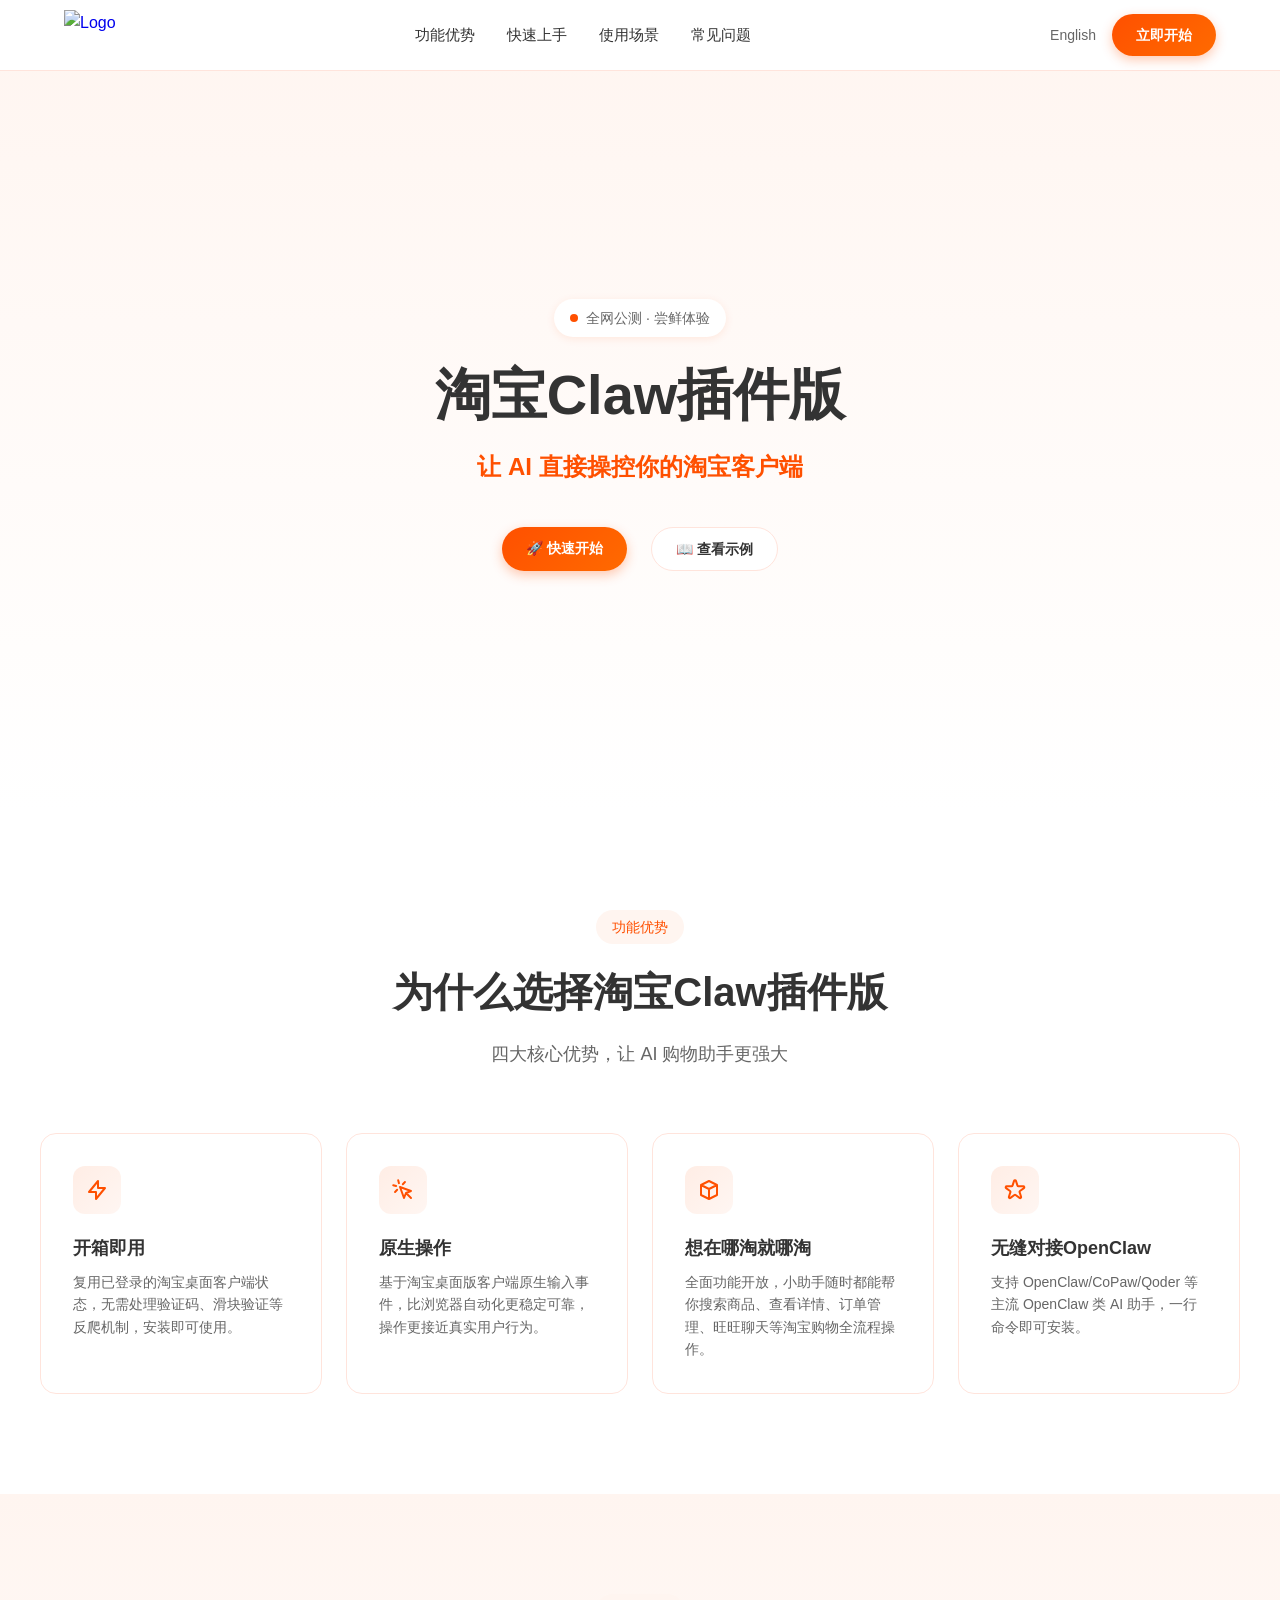
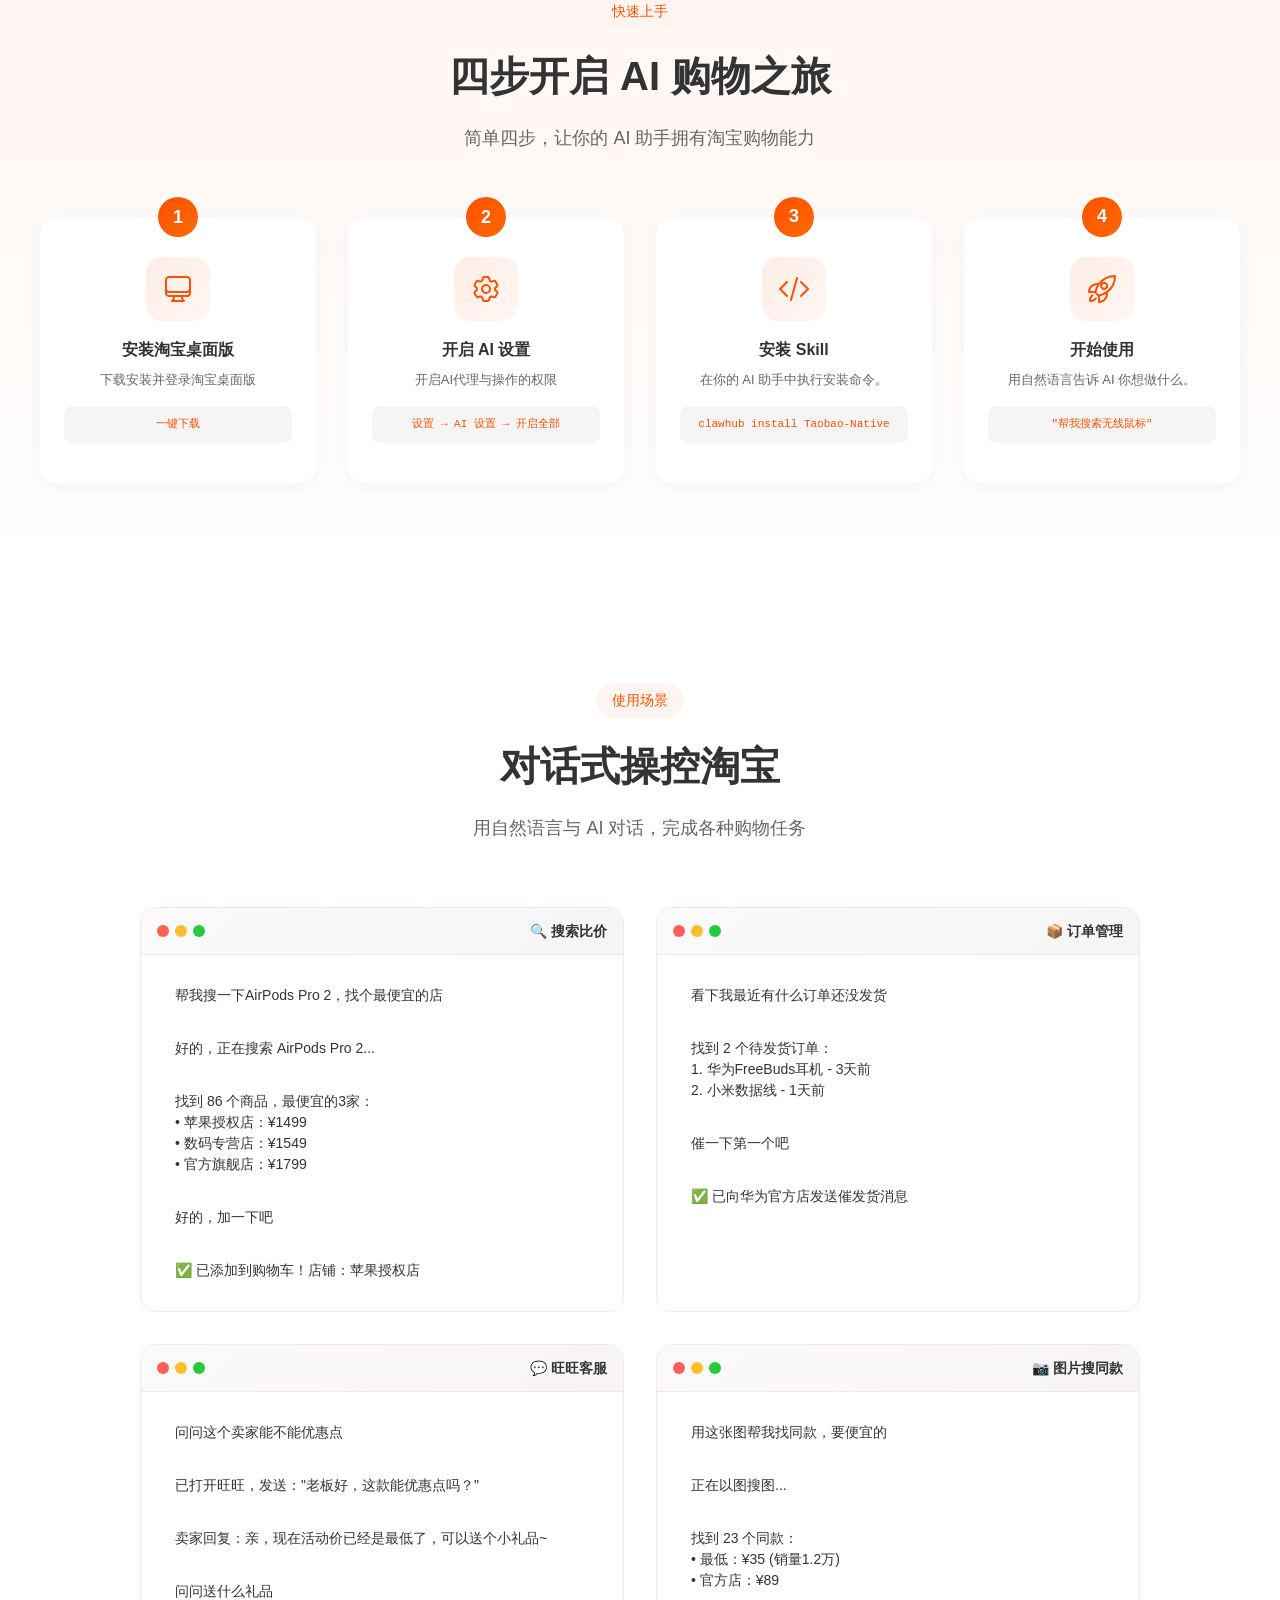
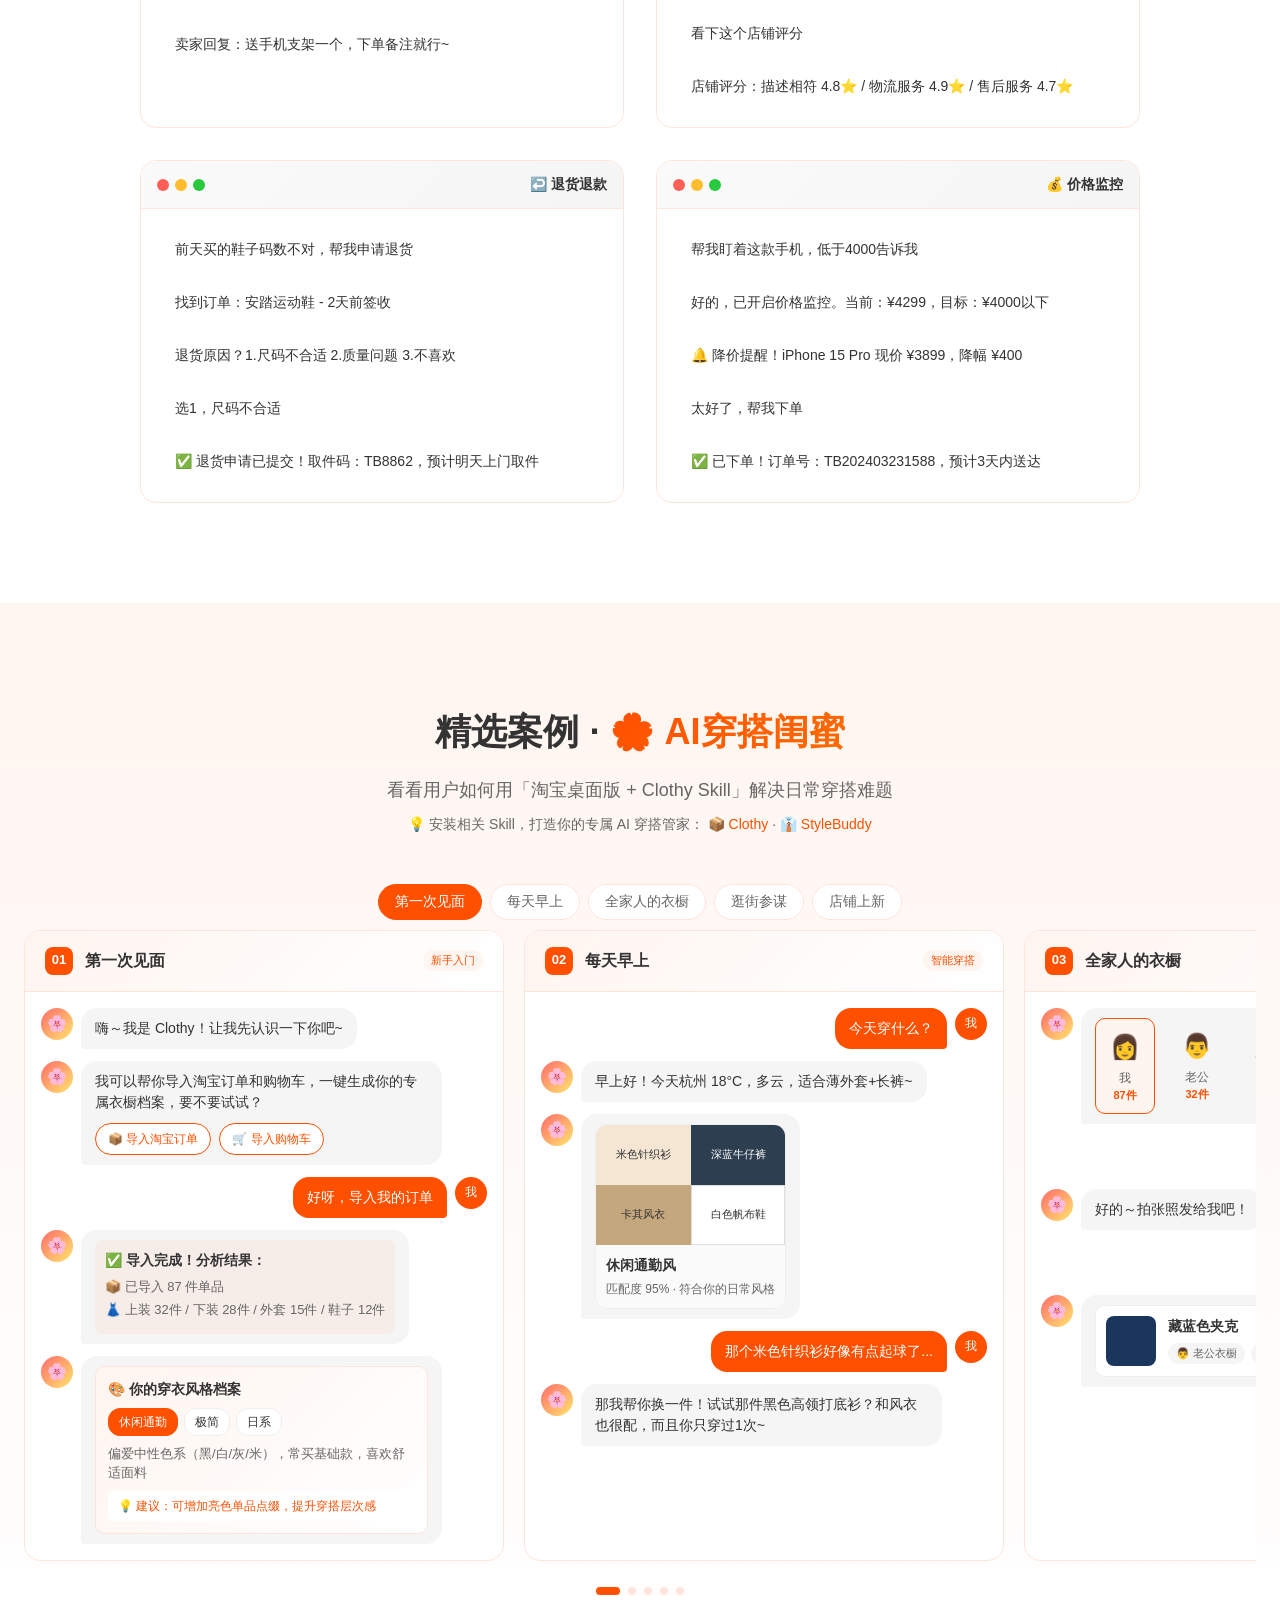
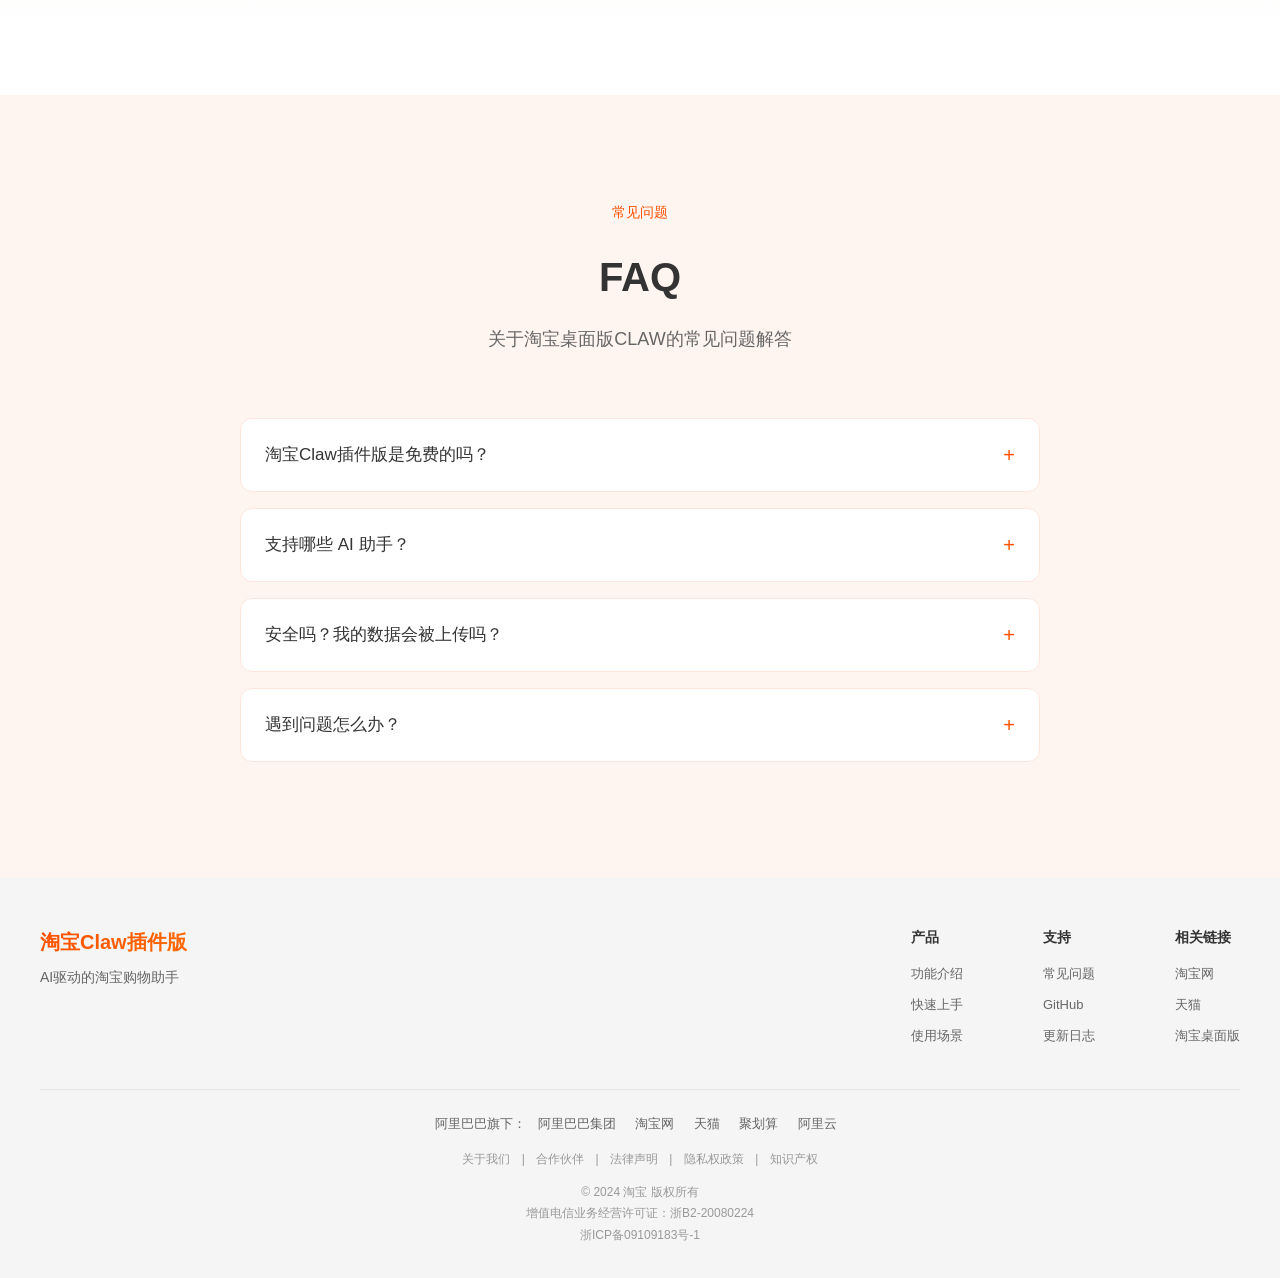
==== commit 54f7c248: "fix: 优化场景卡片左边距和安装引导样式 1. 场景卡片左侧留出20px边距 2. 安装引导增加💡emoji 3. 下载链接增加📦和👔icon" ====
--- a/index.html
+++ b/index.html
@@ -292,9 +292,9 @@
         <h2>精选案例 · <span>🌸 AI穿搭闺蜜</span></h2>
         <p>看看用户如何用「淘宝桌面版 + Clothy Skill」解决日常穿搭难题</p>
         <div class="skill-install-hint">
-          安装相关 Skill，打造你的专属 AI 穿搭管家：
-          <a href="https://github.com/zironglv/clothy" target="_blank">Clothy</a> · 
-          <a href="https://clawhub.ai/89kpjddmtb-ui/stylebuddy" target="_blank">StyleBuddy</a>
+          💡 安装相关 Skill，打造你的专属 AI 穿搭管家：
+          <a href="https://github.com/zironglv/clothy" target="_blank">📦 Clothy</a> · 
+          <a href="https://clawhub.ai/89kpjddmtb-ui/stylebuddy" target="_blank">👔 StyleBuddy</a>
         </div>
       </div>
       
--- a/assets/css/style.css
+++ b/assets/css/style.css
@@ -634,7 +634,7 @@
   scroll-snap-type: x mandatory;
   scroll-behavior: smooth;
   -webkit-overflow-scrolling: touch;
-  padding: 10px 0;
+  padding: 10px 0 10px 20px;
 }
 
 .story-slider::-webkit-scrollbar {
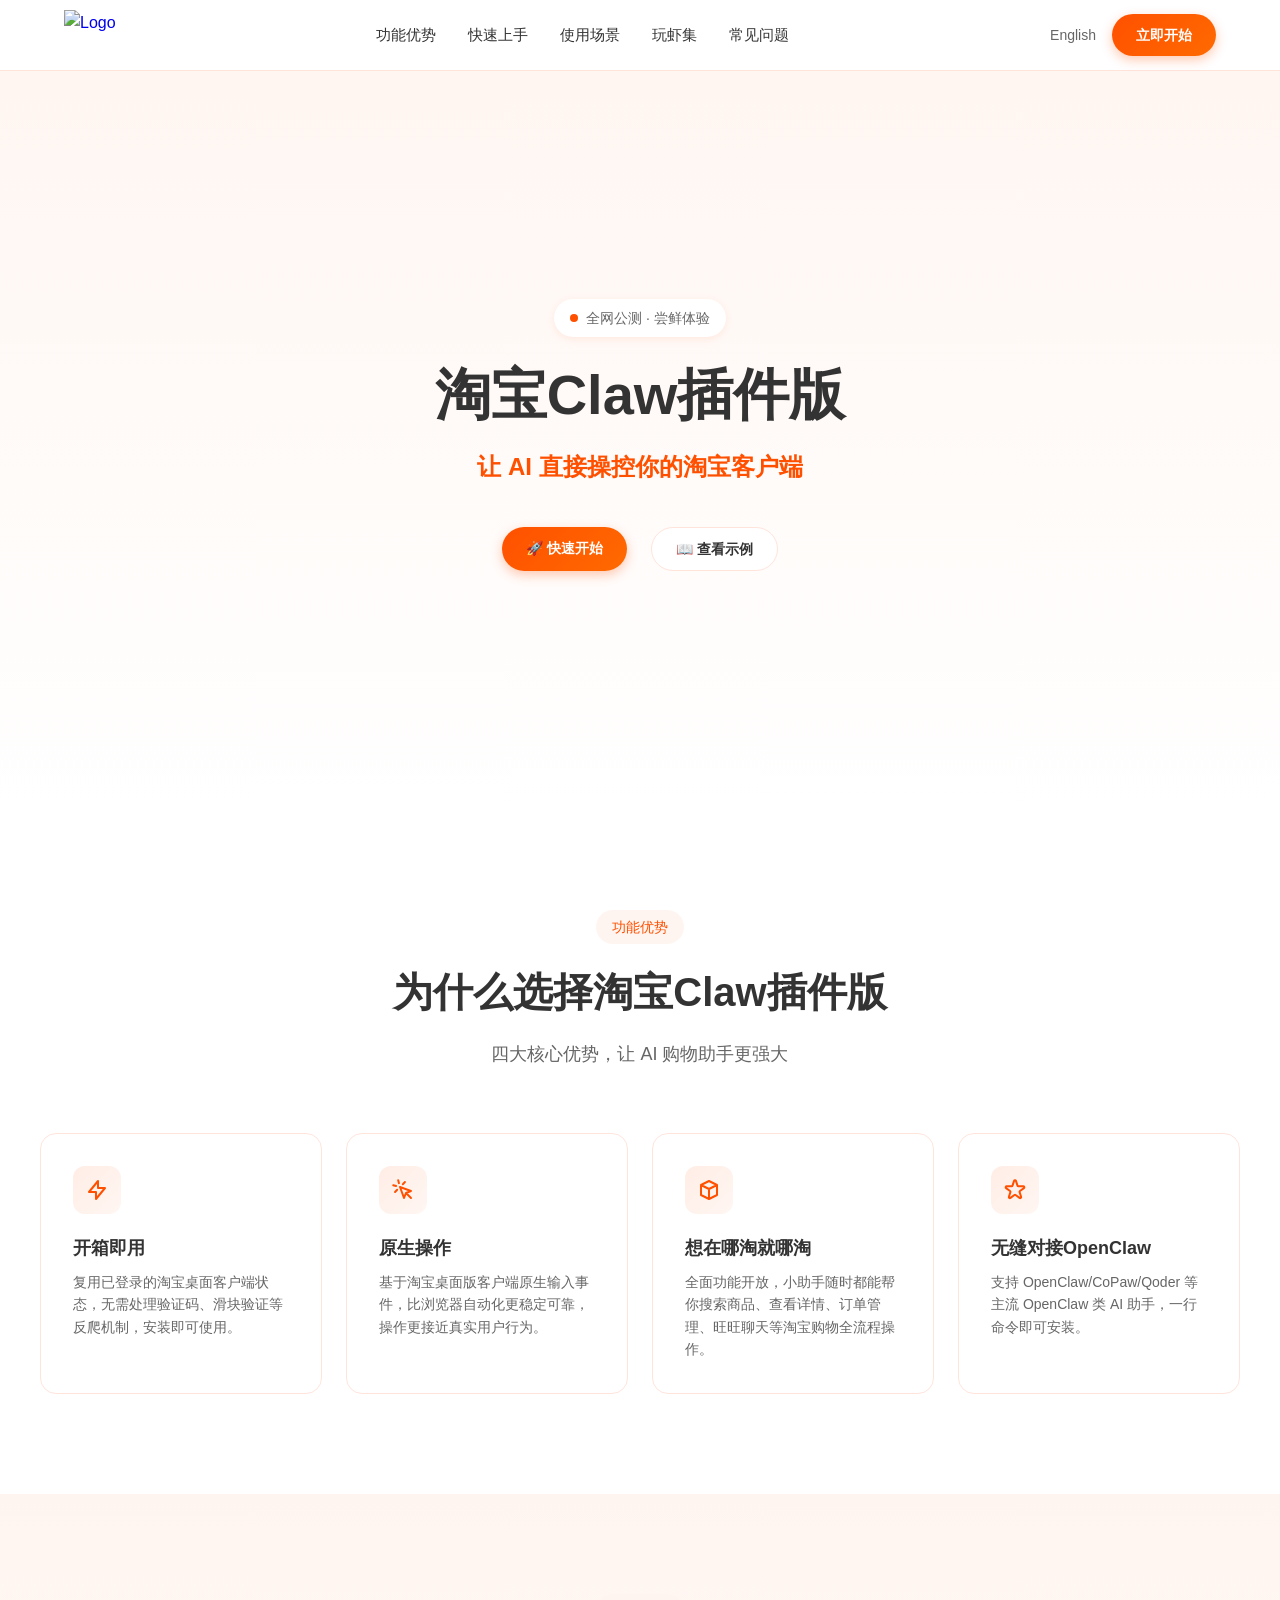
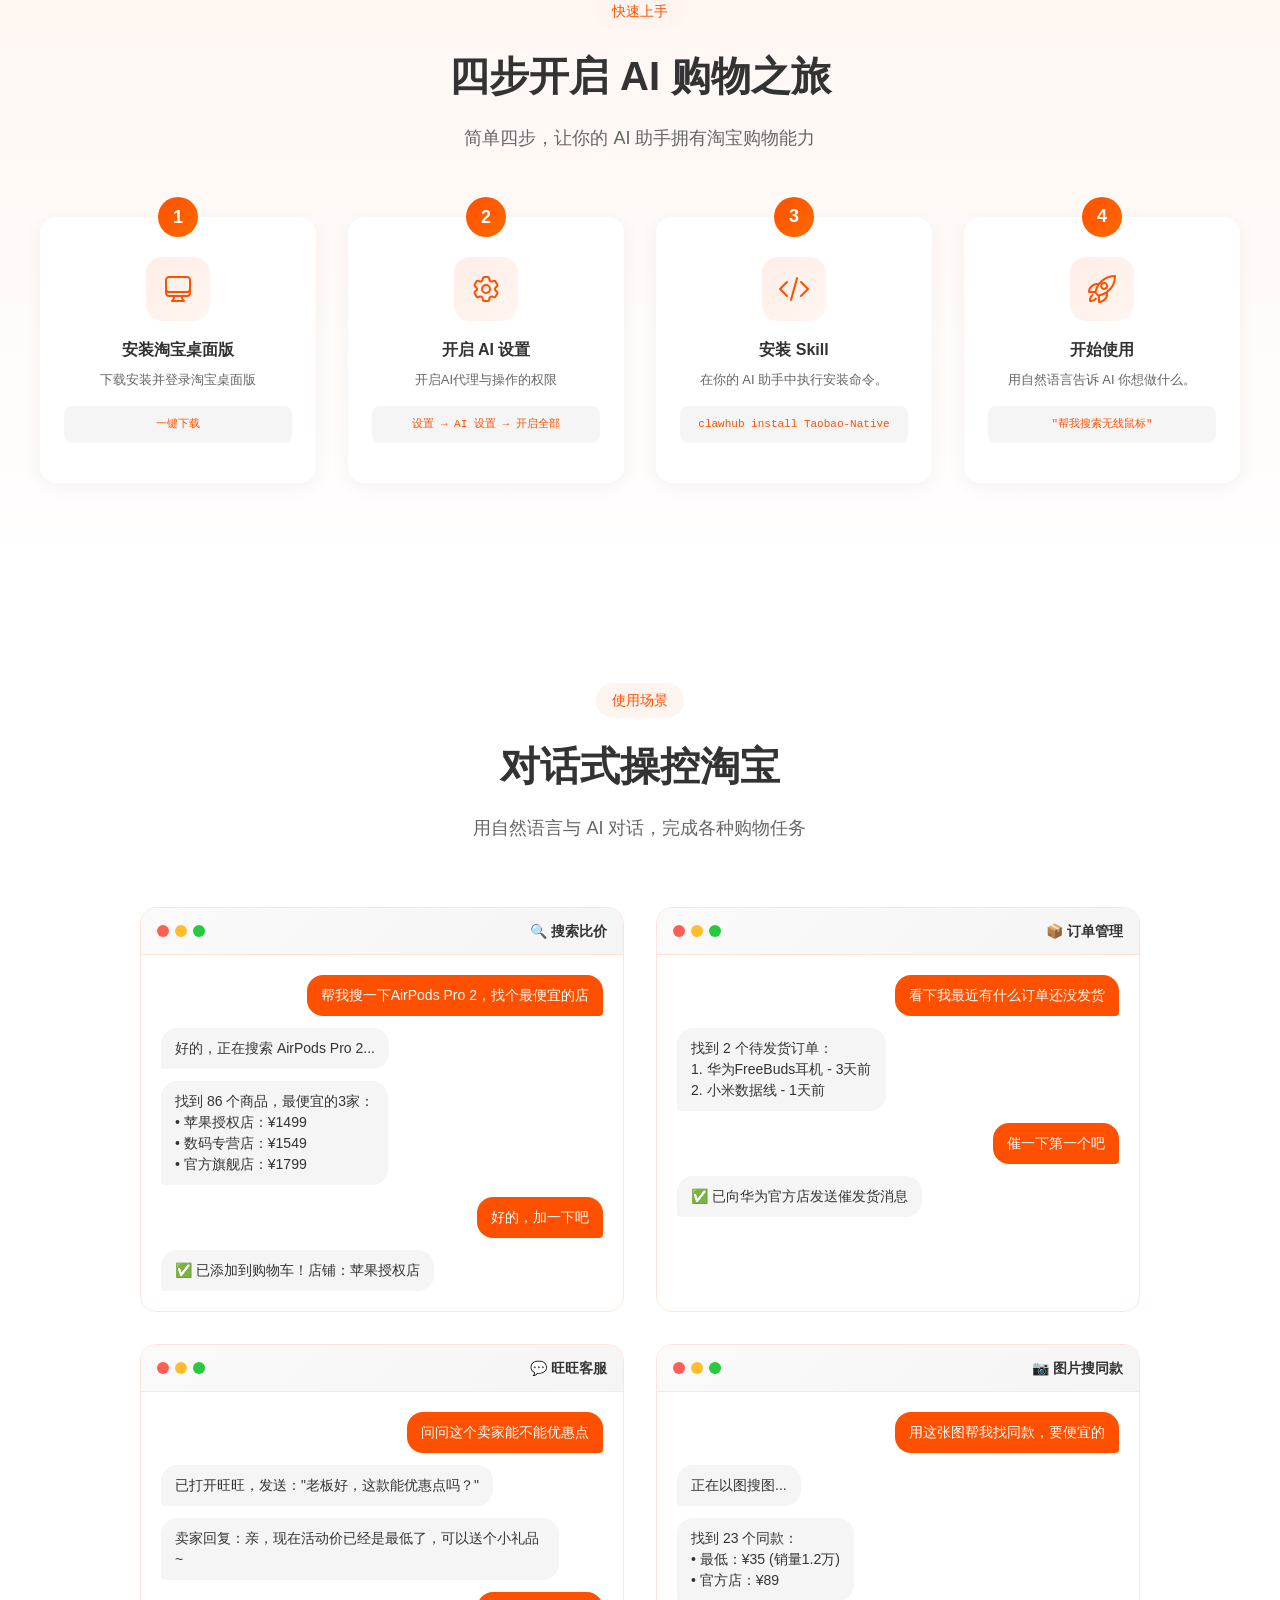
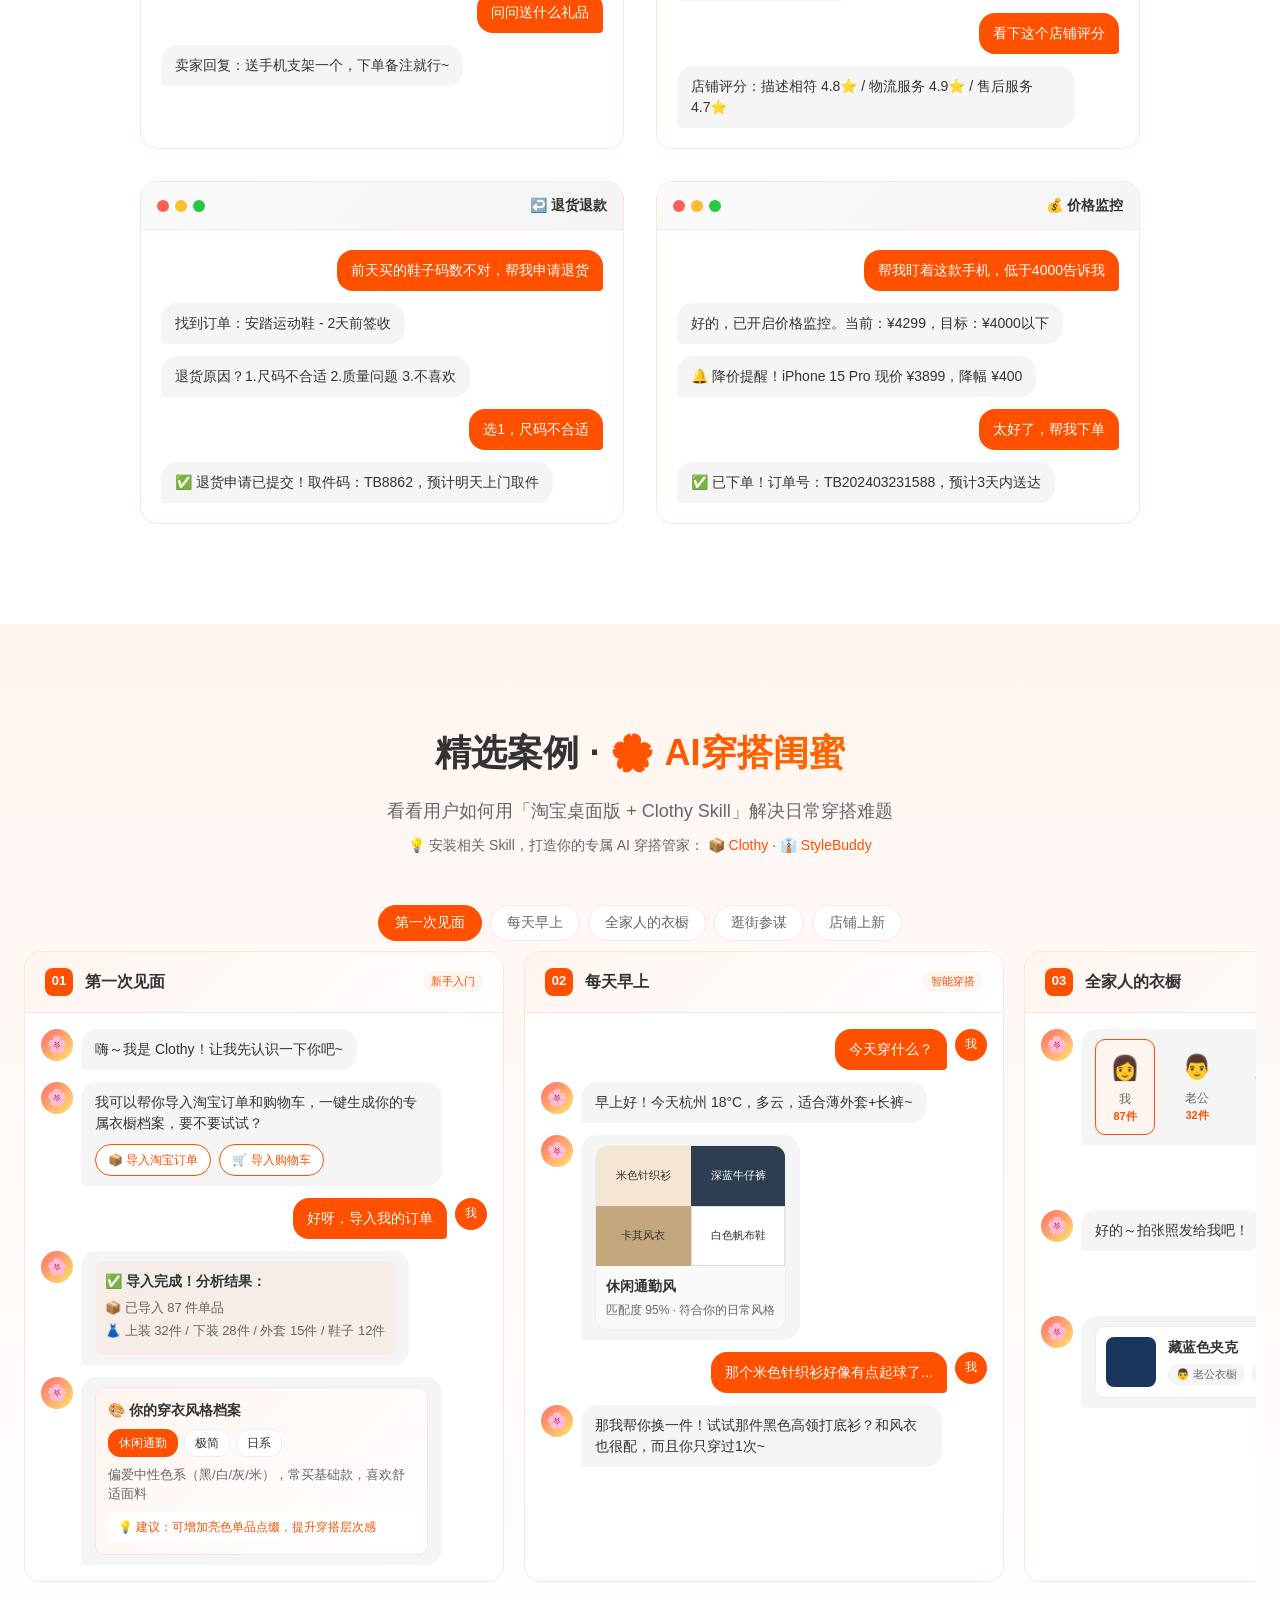
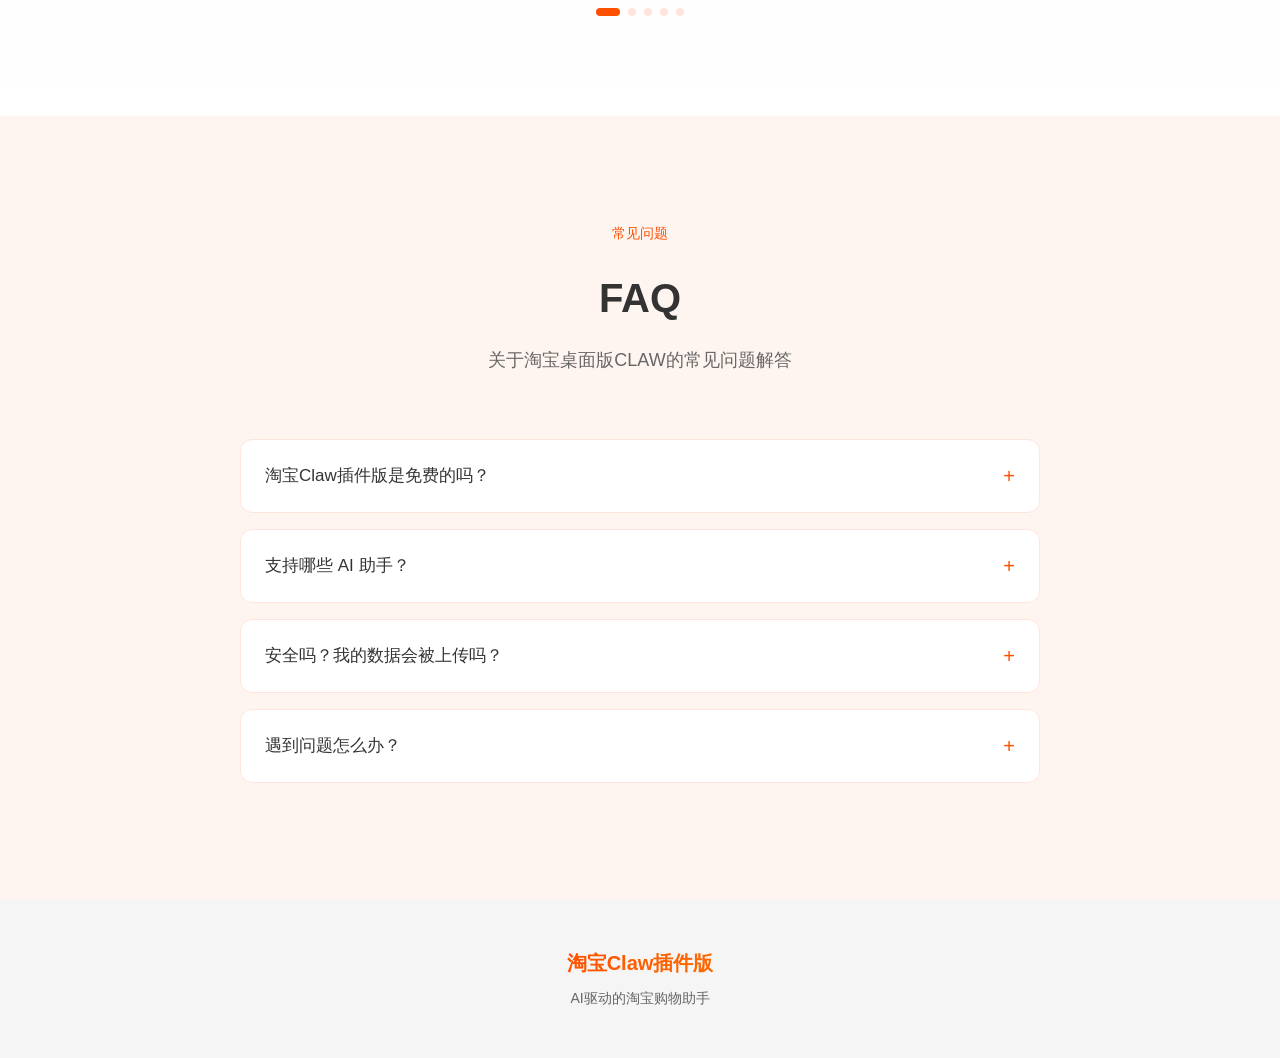
==== commit 5e039bc4: "fix: 修复对话框样式、添加玩虾集入口、简化footer" ====
--- a/index.html
+++ b/index.html
@@ -19,6 +19,7 @@
         <li><a href="#features">功能优势</a></li>
         <li><a href="#quickstart">快速上手</a></li>
         <li><a href="#demos">使用场景</a></li>
+        <li><a href="https://zironglv.github.io/taobao-native-playbook/" target="_blank">玩虾集</a></li>
         <li><a href="#faq">常见问题</a></li>
       </ul>
       <div class="nav-cta">
@@ -671,57 +672,9 @@
   <!-- Footer -->
   <footer class="footer">
     <div class="footer-container">
-      <div class="footer-main">
-        <div class="footer-brand">
-          <span class="footer-logo-text">淘宝Claw插件版</span>
-          <p class="footer-slogan">AI驱动的淘宝购物助手</p>
-        </div>
-        <div class="footer-links-group">
-          <div class="footer-col">
-            <h4>产品</h4>
-            <a href="#features">功能介绍</a>
-            <a href="#quickstart">快速上手</a>
-            <a href="#demos">使用场景</a>
-          </div>
-          <div class="footer-col">
-            <h4>支持</h4>
-            <a href="#faq">常见问题</a>
-            <a href="https://github.com" target="_blank">GitHub</a>
-            <a href="#">更新日志</a>
-          </div>
-          <div class="footer-col">
-            <h4>相关链接</h4>
-            <a href="https://www.taobao.com" target="_blank">淘宝网</a>
-            <a href="https://www.tmall.com" target="_blank">天猫</a>
-            <a href="https://pc.taobao.com" target="_blank">淘宝桌面版</a>
-          </div>
-        </div>
-      </div>
-      <div class="footer-bottom">
-        <div class="footer-partners">
-          <span>阿里巴巴旗下：</span>
-          <a href="https://www.alibaba.com" target="_blank">阿里巴巴集团</a>
-          <a href="https://www.taobao.com" target="_blank">淘宝网</a>
-          <a href="https://www.tmall.com" target="_blank">天猫</a>
-          <a href="https://ju.taobao.com" target="_blank">聚划算</a>
-          <a href="https://www.aliyun.com" target="_blank">阿里云</a>
-        </div>
-        <div class="footer-legal">
-          <a href="#">关于我们</a>
-          <span>|</span>
-          <a href="#">合作伙伴</a>
-          <span>|</span>
-          <a href="#">法律声明</a>
-          <span>|</span>
-          <a href="#">隐私权政策</a>
-          <span>|</span>
-          <a href="#">知识产权</a>
-        </div>
-        <div class="footer-copyright">
-          <p>© 2024 淘宝 版权所有</p>
-          <p>增值电信业务经营许可证：浙B2-20080224</p>
-          <p><a href="https://beian.miit.gov.cn/" target="_blank">浙ICP备09109183号-1</a></p>
-        </div>
+      <div class="footer-brand">
+        <span class="footer-logo-text">淘宝Claw插件版</span>
+        <p class="footer-slogan">AI驱动的淘宝购物助手</p>
       </div>
     </div>
   </footer>
--- a/assets/css/style.css
+++ b/assets/css/style.css
@@ -472,6 +472,29 @@
   min-height: 240px;
 }
 
+/* 使用场景对话框样式 */
+.demo-content .chat-bubble {
+  padding: 10px 14px;
+  border-radius: 16px;
+  font-size: 14px;
+  line-height: 1.5;
+  max-width: 90%;
+}
+
+.demo-content .chat-bubble.chat-user {
+  background: var(--tb-orange);
+  color: white;
+  align-self: flex-end;
+  border-bottom-right-radius: 4px;
+}
+
+.demo-content .chat-bubble.chat-ai {
+  background: #f5f5f5;
+  color: var(--tb-text);
+  align-self: flex-start;
+  border-bottom-left-radius: 4px;
+}
+
 /* 用户故事 - 聊天样式 (新) */
 
 /* FAQ */
@@ -634,7 +657,7 @@
   scroll-snap-type: x mandatory;
   scroll-behavior: smooth;
   -webkit-overflow-scrolling: touch;
-  padding: 10px 0 10px 20px;
+  padding: 10px 20px 10px 40px;
 }
 
 .story-slider::-webkit-scrollbar {
@@ -1347,9 +1370,10 @@
 
 /* Footer */
 .footer {
-  padding: 48px 24px 32px;
+  padding: 48px 24px;
   background: #f5f5f5;
   color: var(--tb-text);
+  text-align: center;
 }
 
 .footer-container {
@@ -1357,15 +1381,8 @@
   margin: 0 auto;
 }
 
-.footer-main {
-  display: flex;
-  justify-content: space-between;
-  padding-bottom: 32px;
-  border-bottom: 1px solid #e5e5e5;
-}
-
 .footer-brand {
-  flex-shrink: 0;
+  display: inline-block;
 }
 
 .footer-logo-text {
@@ -1381,87 +1398,6 @@
   font-size: 14px;
   color: var(--tb-text-light);
   margin-top: 8px;
-}
-
-.footer-links-group {
-  display: flex;
-  gap: 80px;
-}
-
-.footer-col h4 {
-  font-size: 14px;
-  font-weight: 600;
-  margin-bottom: 16px;
-  color: var(--tb-text);
-}
-
-.footer-col a {
-  display: block;
-  font-size: 13px;
-  color: var(--tb-text-light);
-  text-decoration: none;
-  margin-bottom: 10px;
-  transition: color 0.2s;
-}
-
-.footer-col a:hover {
-  color: var(--tb-orange);
-}
-
-.footer-bottom {
-  padding-top: 24px;
-  text-align: center;
-}
-
-.footer-partners {
-  font-size: 13px;
-  color: var(--tb-text-light);
-  margin-bottom: 16px;
-}
-
-.footer-partners a {
-  color: var(--tb-text-light);
-  text-decoration: none;
-  margin: 0 8px;
-  transition: color 0.2s;
-}
-
-.footer-partners a:hover {
-  color: var(--tb-orange);
-}
-
-.footer-legal {
-  font-size: 12px;
-  color: #999;
-  margin-bottom: 12px;
-}
-
-.footer-legal a {
-  color: #999;
-  text-decoration: none;
-}
-
-.footer-legal a:hover {
-  color: var(--tb-text-light);
-}
-
-.footer-legal span {
-  margin: 0 8px;
-}
-
-.footer-copyright {
-  font-size: 12px;
-  color: #999;
-  line-height: 1.8;
-}
-
-.footer-copyright a {
-  color: #999;
-  text-decoration: none;
-}
-
-.footer-copyright a:hover {
-  color: var(--tb-text-light);
 }
 
 /* Stories Intro - 用户声音 */
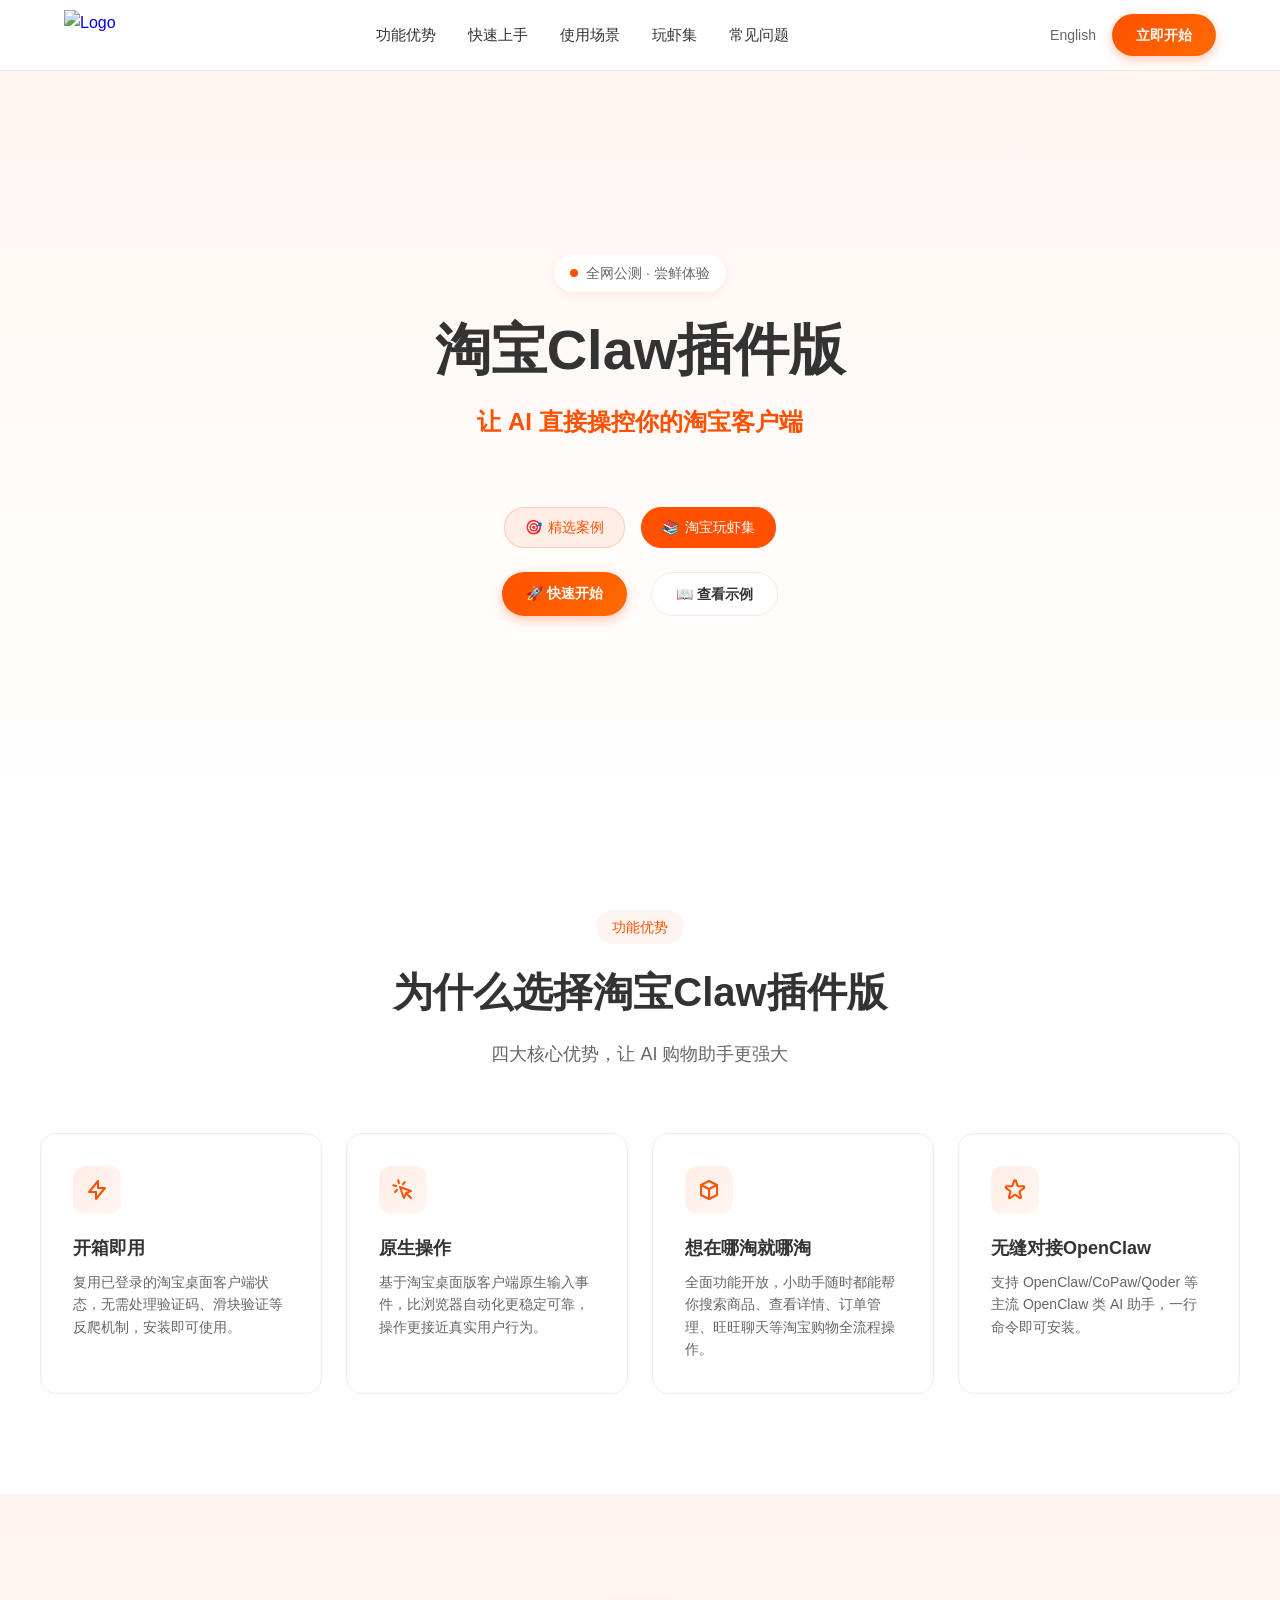
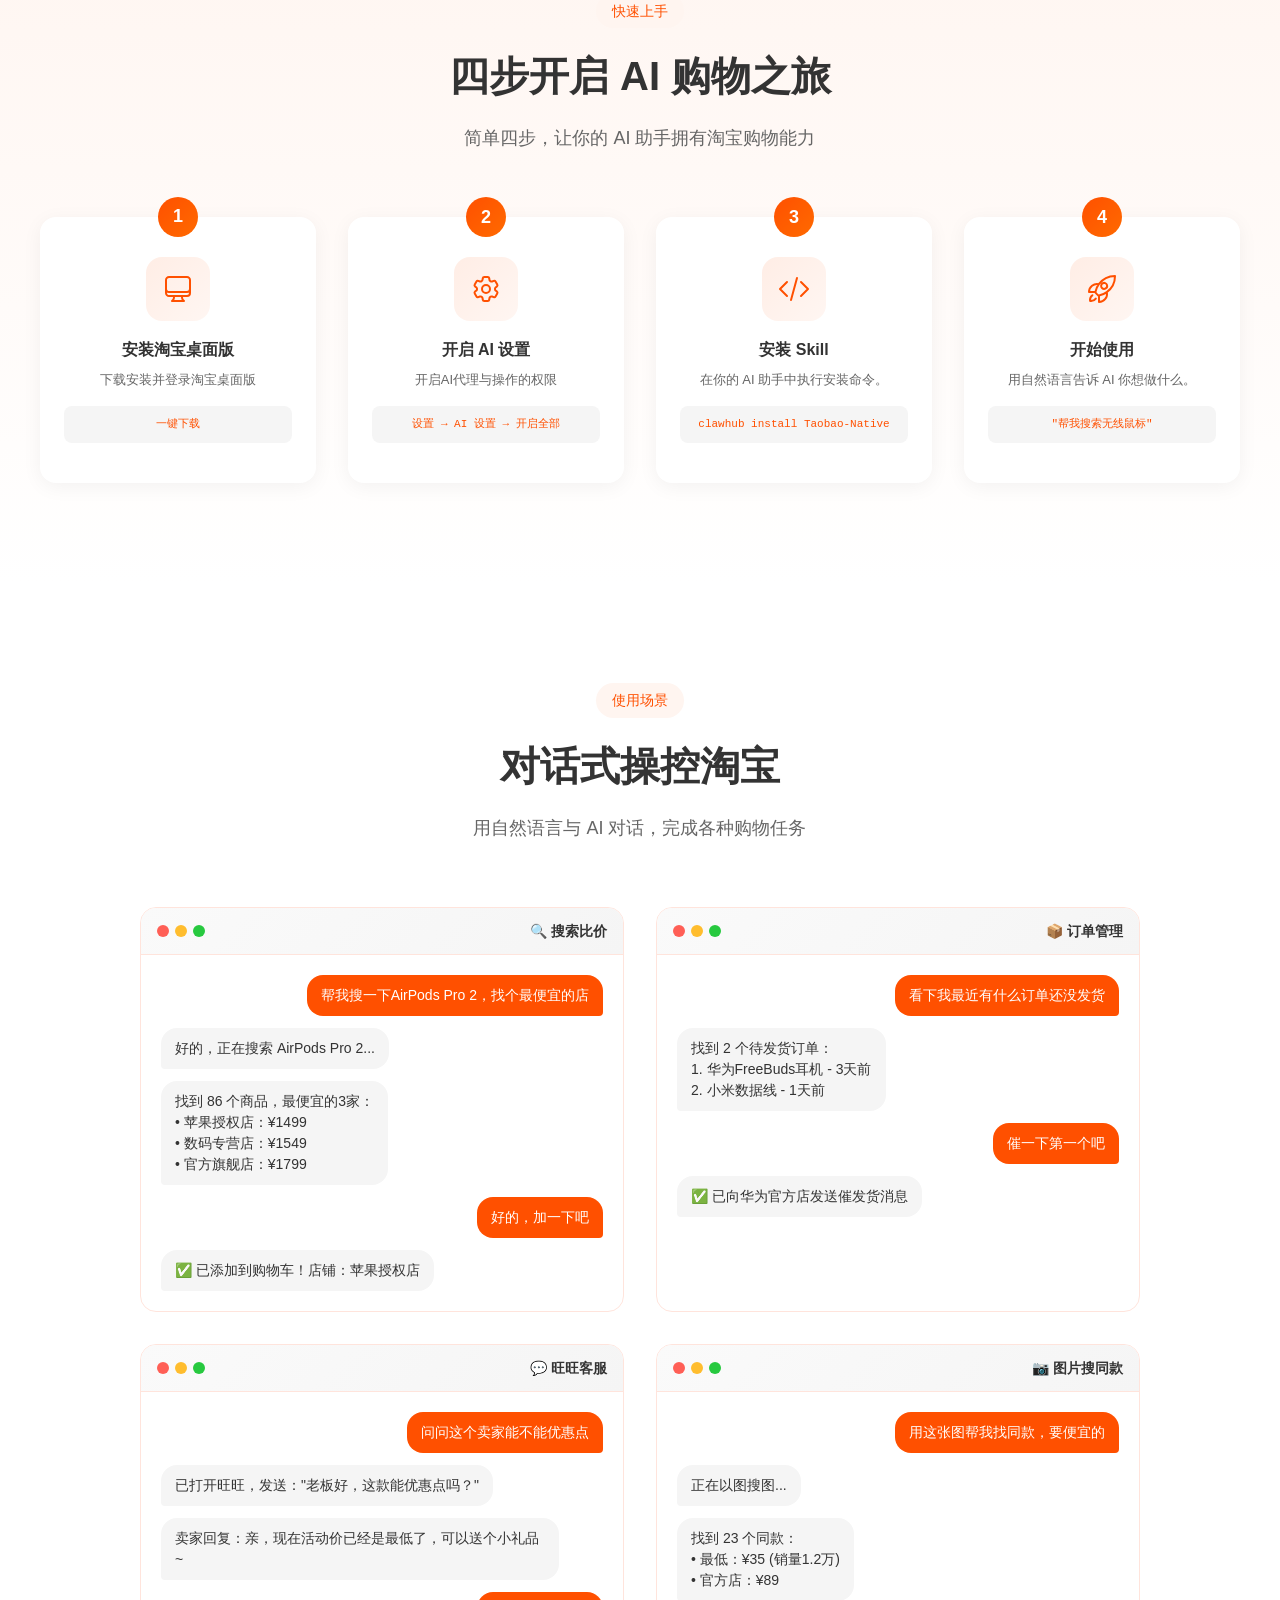
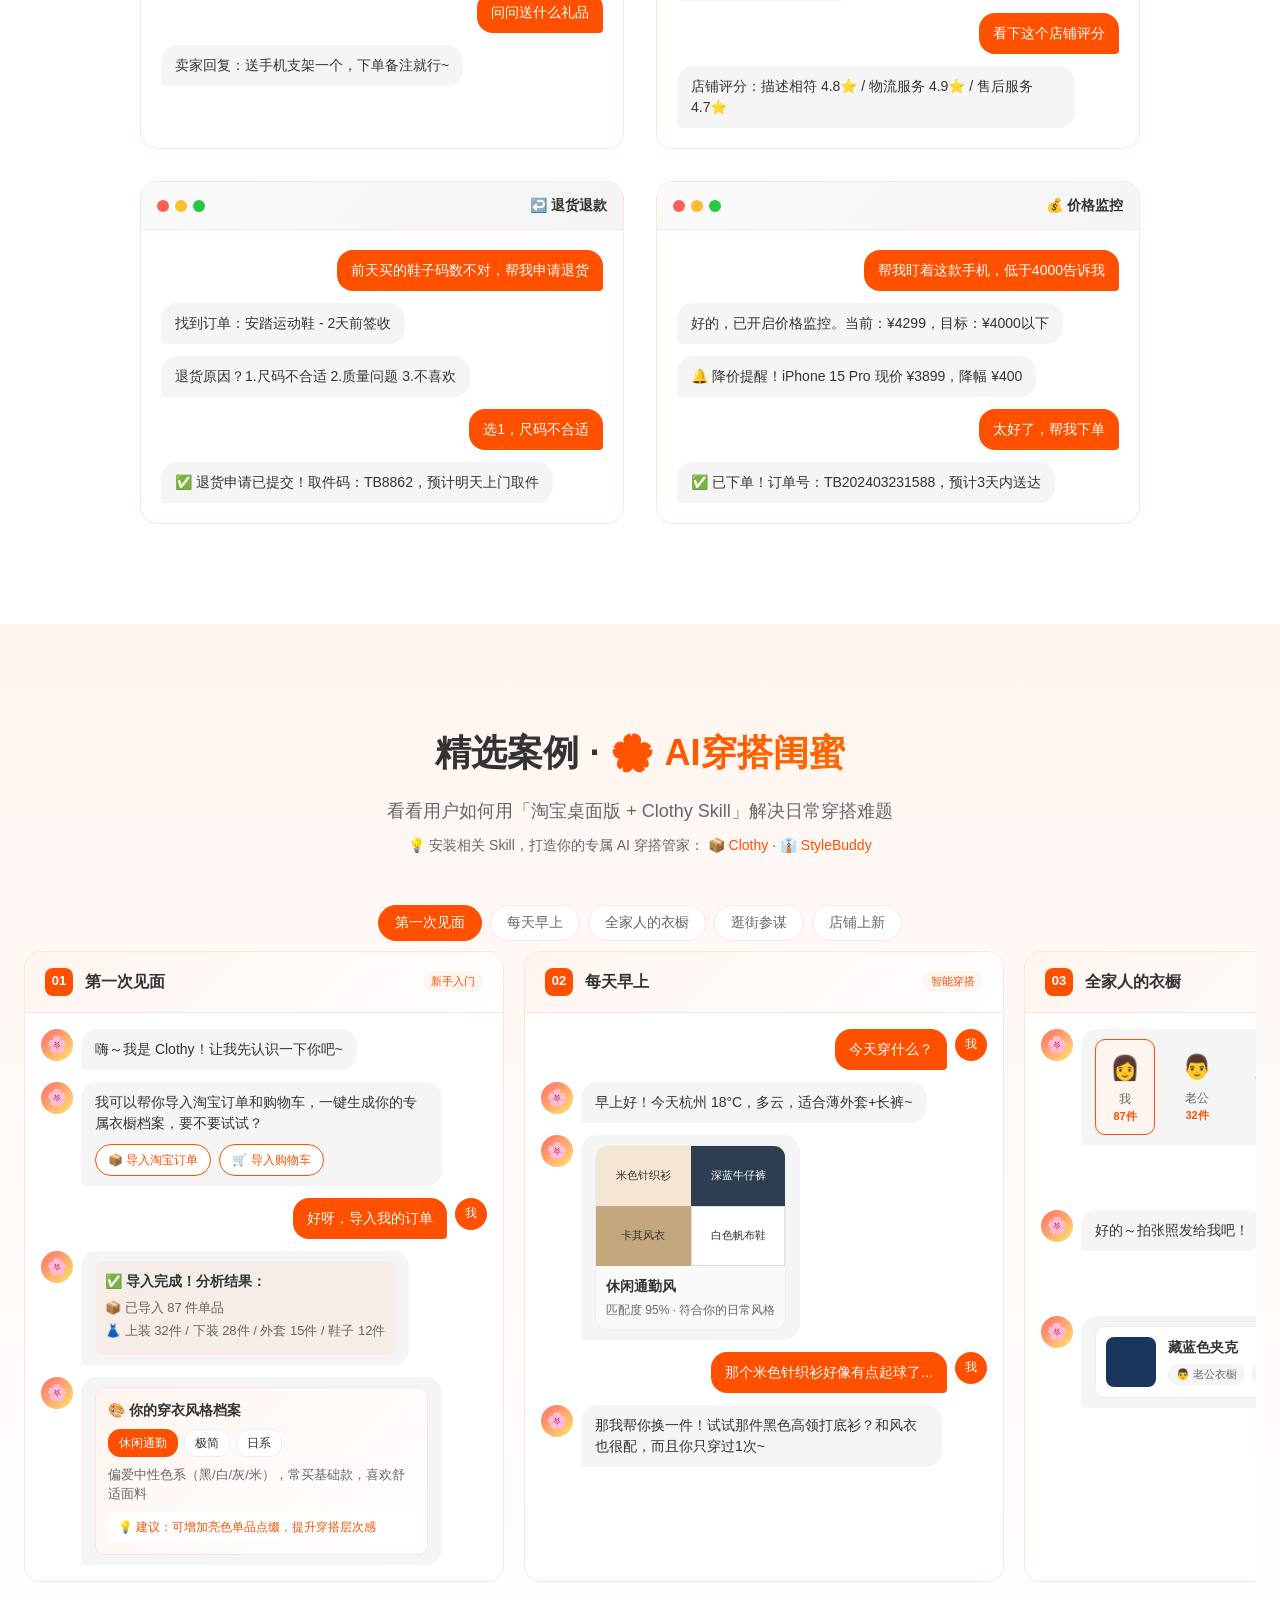
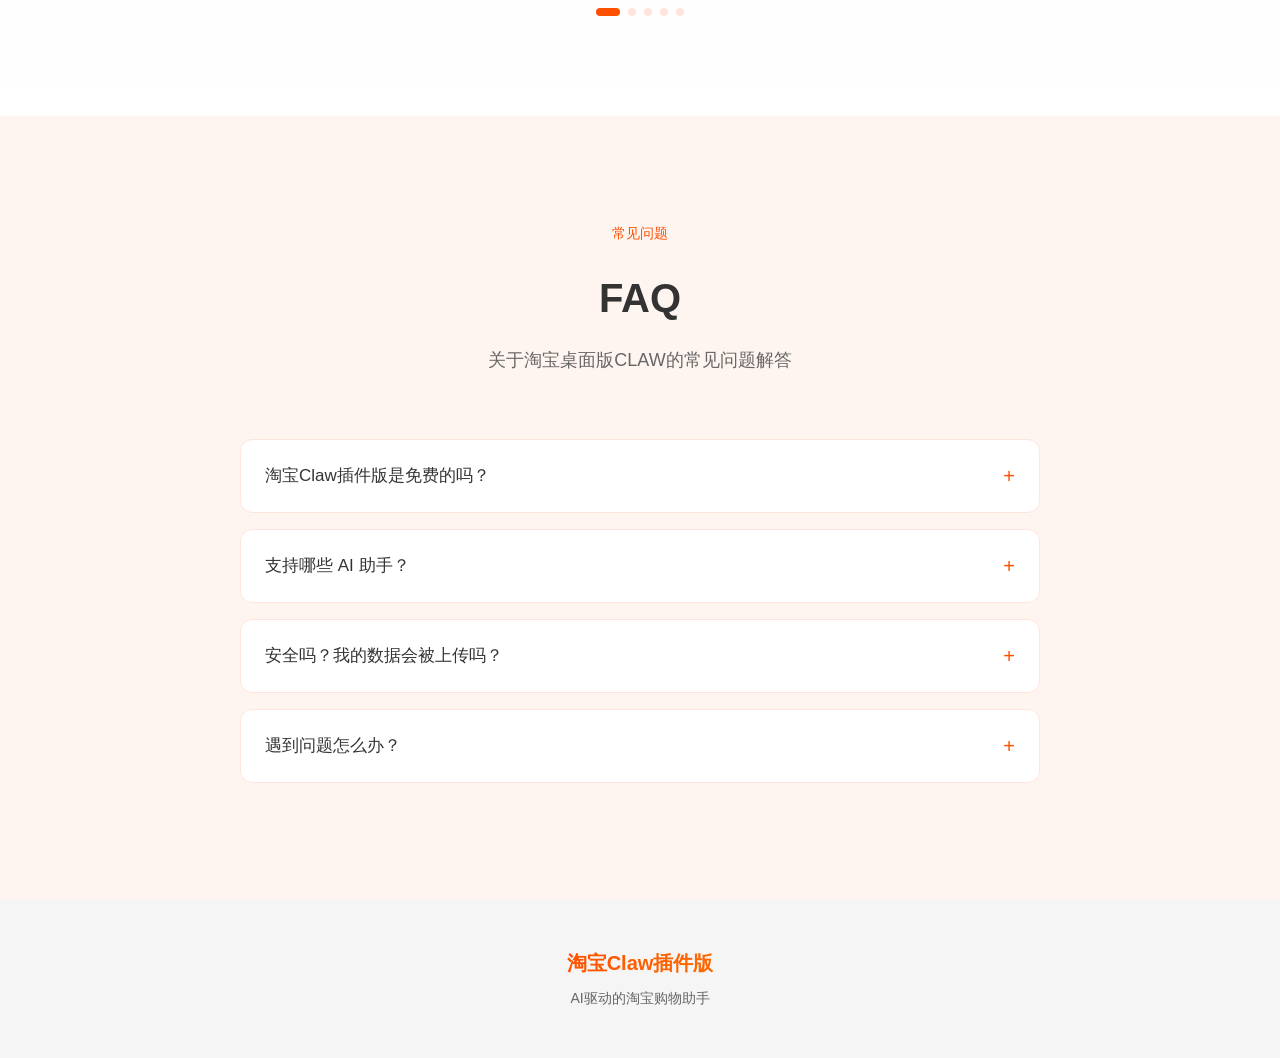
==== commit 154989e6: "feat: 添加精选案例和玩虾集入口、hero-subtitle固定高度" ====
--- a/index.html
+++ b/index.html
@@ -42,6 +42,14 @@
           <span class="typewriter" id="typewriter"></span>
           <span class="typewriter-cursor"></span>
         </p>
+        <div class="hero-links">
+          <a href="#demos" class="hero-link">
+            <span>🎯</span> 精选案例
+          </a>
+          <a href="https://zironglv.github.io/taobao-native-playbook/" target="_blank" class="hero-link hero-link-highlight">
+            <span>📚</span> 淘宝玩虾集
+          </a>
+        </div>
         <div class="hero-cta">
           <a href="#quickstart" class="btn-primary">
             <span>🚀</span> 快速开始
--- a/assets/css/style.css
+++ b/assets/css/style.css
@@ -187,13 +187,54 @@
 .hero-subtitle {
   font-size: 24px;
   color: var(--tb-text-light);
-  margin-bottom: 40px;
+  margin-bottom: 32px;
   max-width: 600px;
+  min-height: 72px;
 }
 
 #typewriter {
   color: var(--tb-orange);
   font-weight: 600;
+}
+
+.hero-links {
+  display: flex;
+  gap: 16px;
+  justify-content: center;
+  flex-wrap: wrap;
+  margin-bottom: 24px;
+}
+
+.hero-link {
+  display: inline-flex;
+  align-items: center;
+  gap: 6px;
+  padding: 8px 20px;
+  background: rgba(255, 80, 0, 0.08);
+  border: 1px solid rgba(255, 80, 0, 0.2);
+  border-radius: 20px;
+  color: var(--tb-orange);
+  text-decoration: none;
+  font-size: 14px;
+  font-weight: 500;
+  transition: all 0.3s;
+}
+
+.hero-link:hover {
+  background: rgba(255, 80, 0, 0.15);
+  border-color: var(--tb-orange);
+  transform: translateY(-2px);
+}
+
+.hero-link-highlight {
+  background: var(--tb-orange);
+  color: white;
+  border-color: var(--tb-orange);
+}
+
+.hero-link-highlight:hover {
+  background: var(--tb-orange-dark);
+  color: white;
 }
 
 .hero-cta {
@@ -1520,6 +1561,7 @@
   
   .hero-subtitle {
     font-size: 18px;
+    min-height: 54px;
   }
   
   .features-grid {
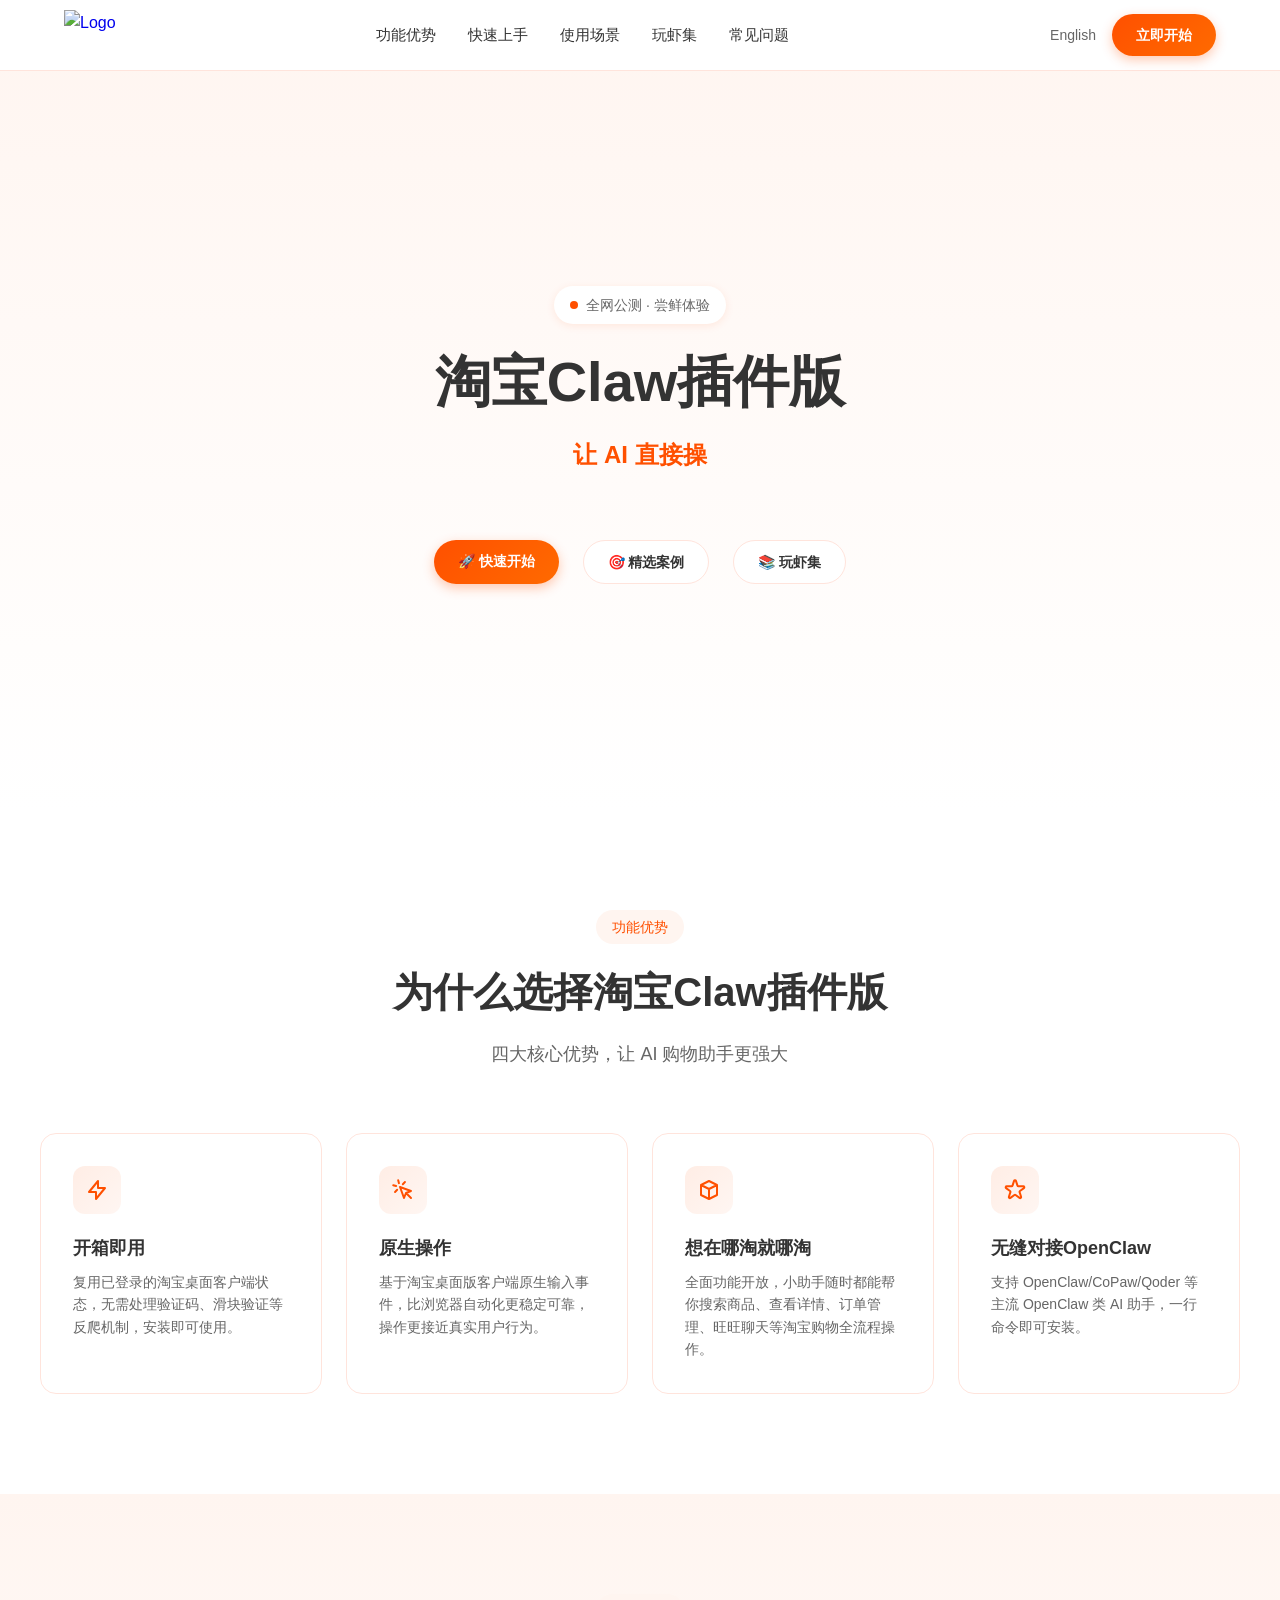
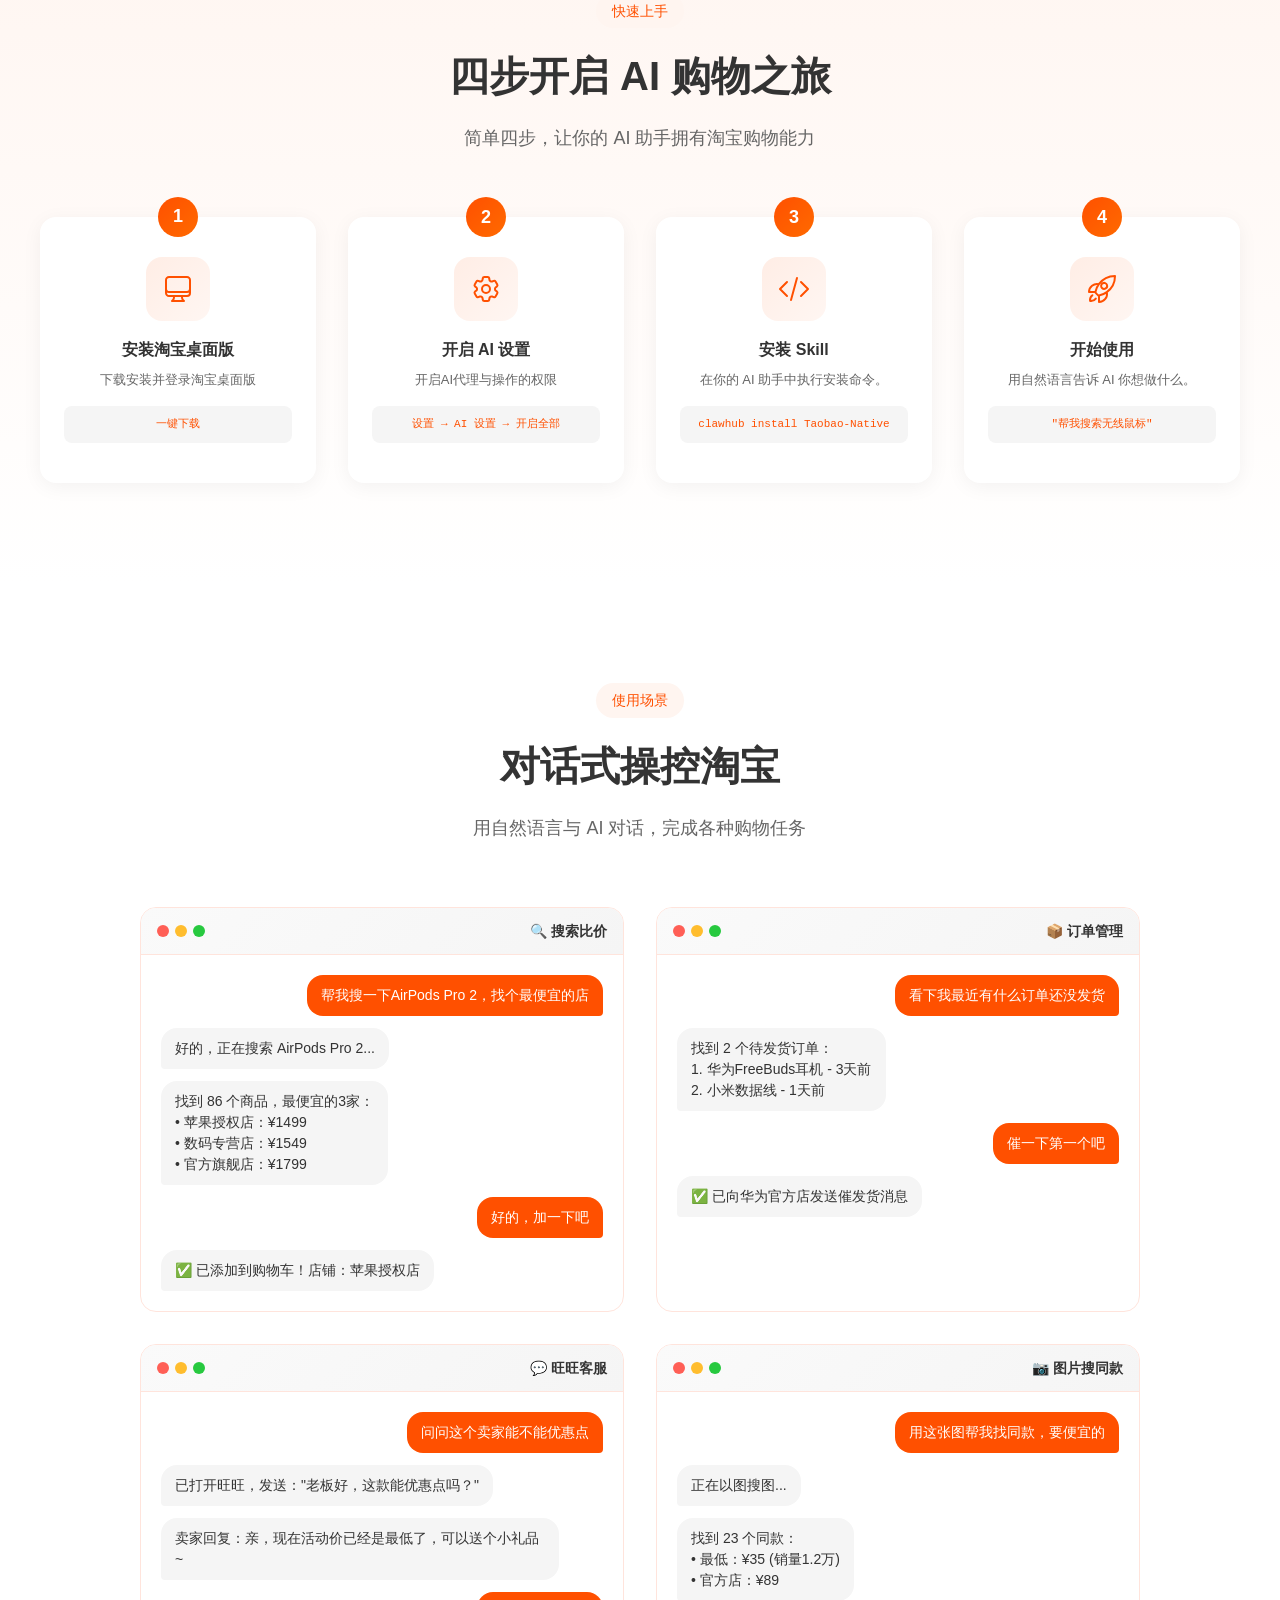
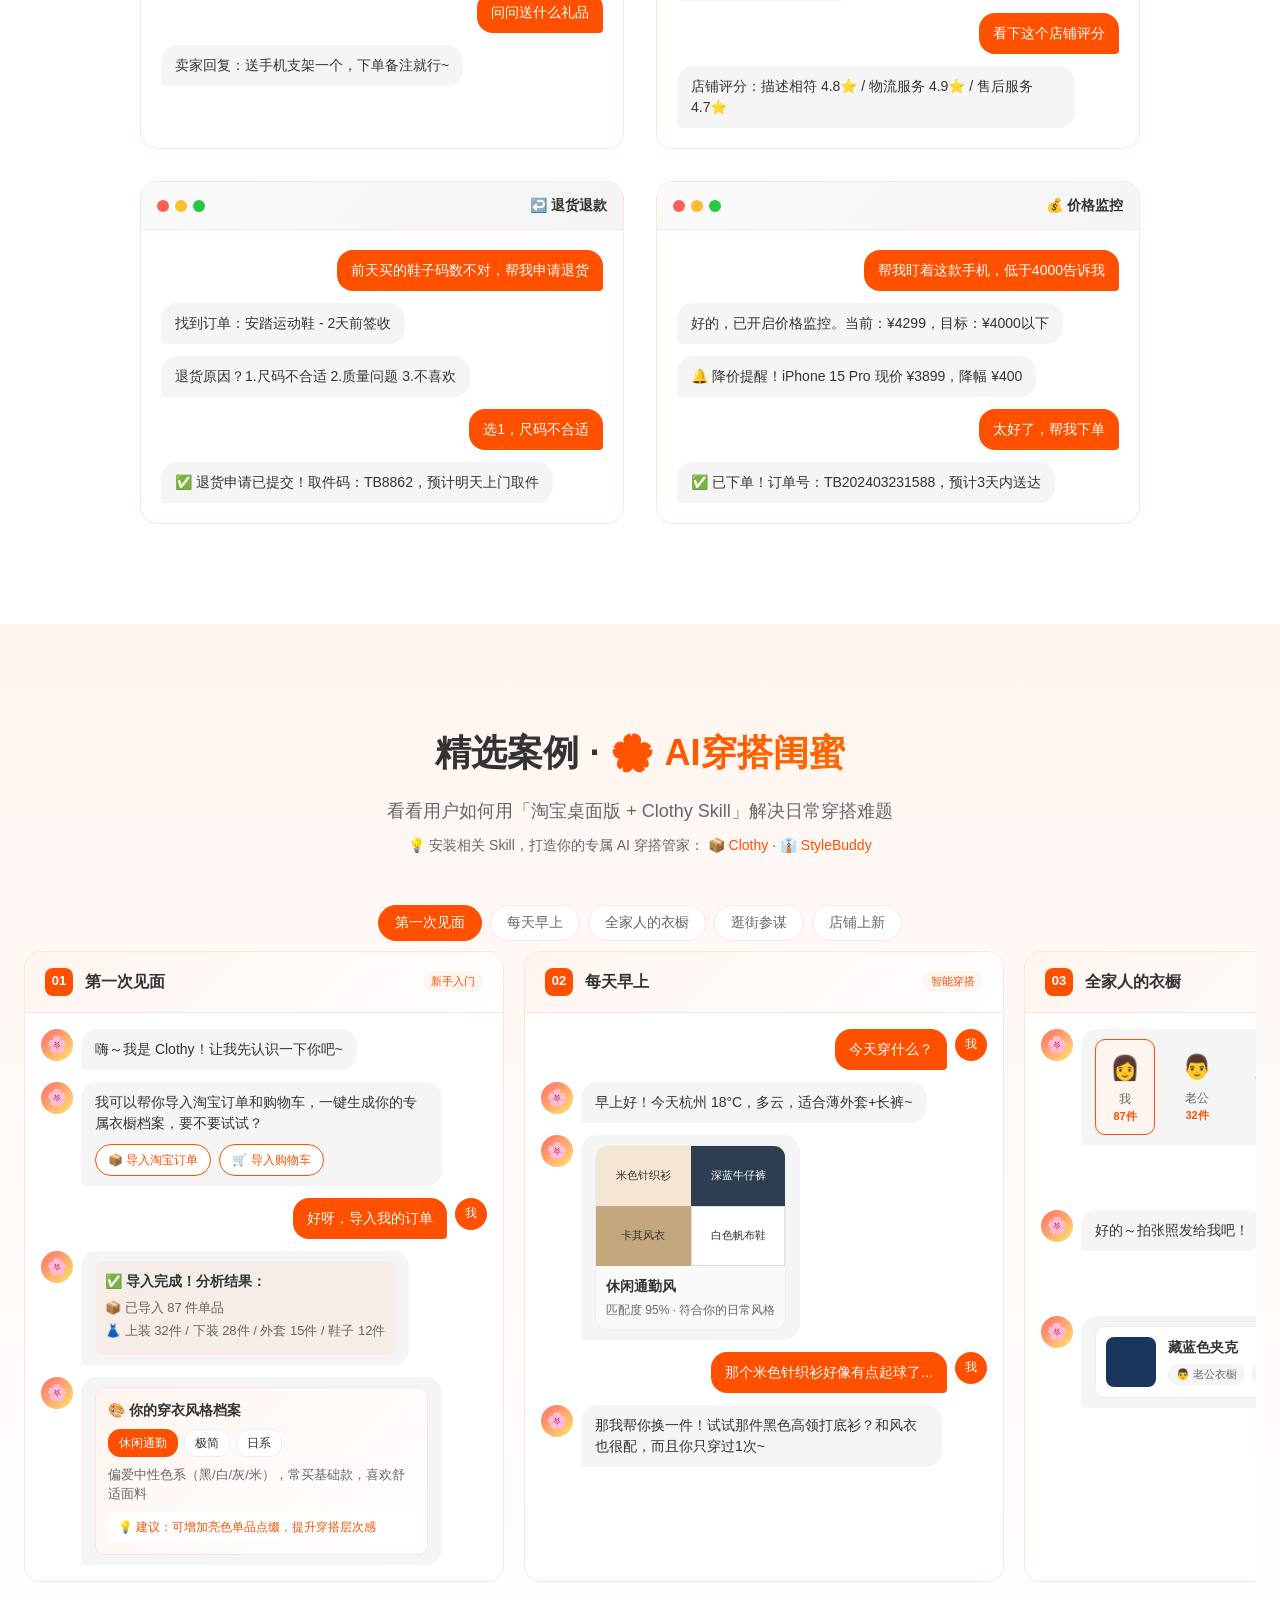
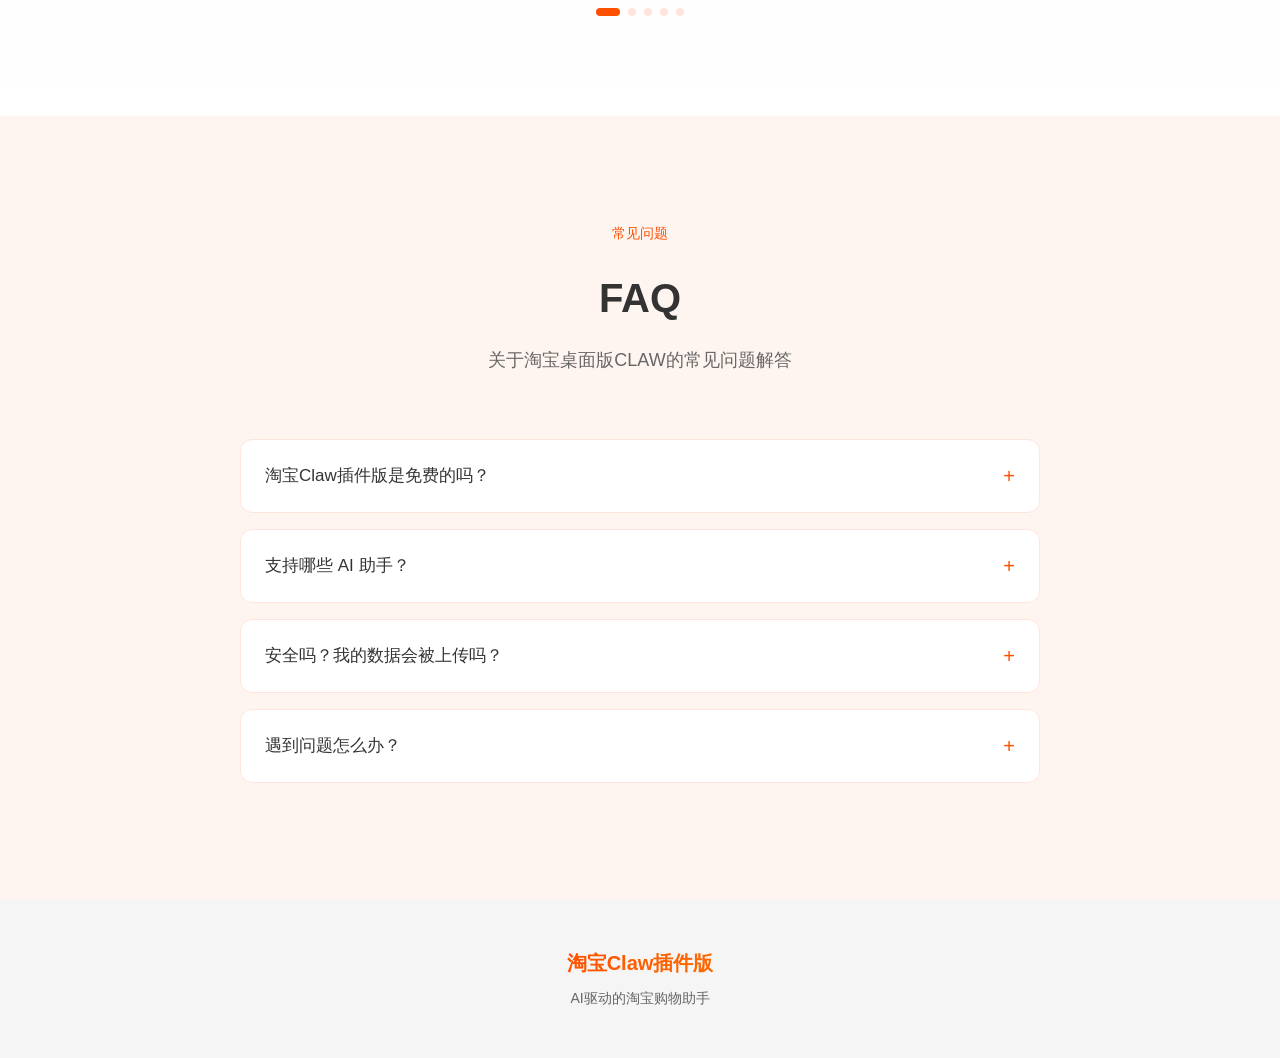
==== commit c42e7b1c: "refactor: 精选案例和玩虾集整合到按钮区，主按钮快速开始" ====
--- a/index.html
+++ b/index.html
@@ -42,20 +42,15 @@
           <span class="typewriter" id="typewriter"></span>
           <span class="typewriter-cursor"></span>
         </p>
-        <div class="hero-links">
-          <a href="#demos" class="hero-link">
-            <span>🎯</span> 精选案例
-          </a>
-          <a href="https://zironglv.github.io/taobao-native-playbook/" target="_blank" class="hero-link hero-link-highlight">
-            <span>📚</span> 淘宝玩虾集
-          </a>
-        </div>
         <div class="hero-cta">
           <a href="#quickstart" class="btn-primary">
             <span>🚀</span> 快速开始
           </a>
           <a href="#demos" class="btn-secondary">
-            <span>📖</span> 查看示例
+            <span>🎯</span> 精选案例
+          </a>
+          <a href="https://zironglv.github.io/taobao-native-playbook/" target="_blank" class="btn-secondary">
+            <span>📚</span> 玩虾集
           </a>
         </div>
       </div>
--- a/assets/css/style.css
+++ b/assets/css/style.css
@@ -197,46 +197,6 @@
   font-weight: 600;
 }
 
-.hero-links {
-  display: flex;
-  gap: 16px;
-  justify-content: center;
-  flex-wrap: wrap;
-  margin-bottom: 24px;
-}
-
-.hero-link {
-  display: inline-flex;
-  align-items: center;
-  gap: 6px;
-  padding: 8px 20px;
-  background: rgba(255, 80, 0, 0.08);
-  border: 1px solid rgba(255, 80, 0, 0.2);
-  border-radius: 20px;
-  color: var(--tb-orange);
-  text-decoration: none;
-  font-size: 14px;
-  font-weight: 500;
-  transition: all 0.3s;
-}
-
-.hero-link:hover {
-  background: rgba(255, 80, 0, 0.15);
-  border-color: var(--tb-orange);
-  transform: translateY(-2px);
-}
-
-.hero-link-highlight {
-  background: var(--tb-orange);
-  color: white;
-  border-color: var(--tb-orange);
-}
-
-.hero-link-highlight:hover {
-  background: var(--tb-orange-dark);
-  color: white;
-}
-
 .hero-cta {
   display: flex;
   gap: 24px;
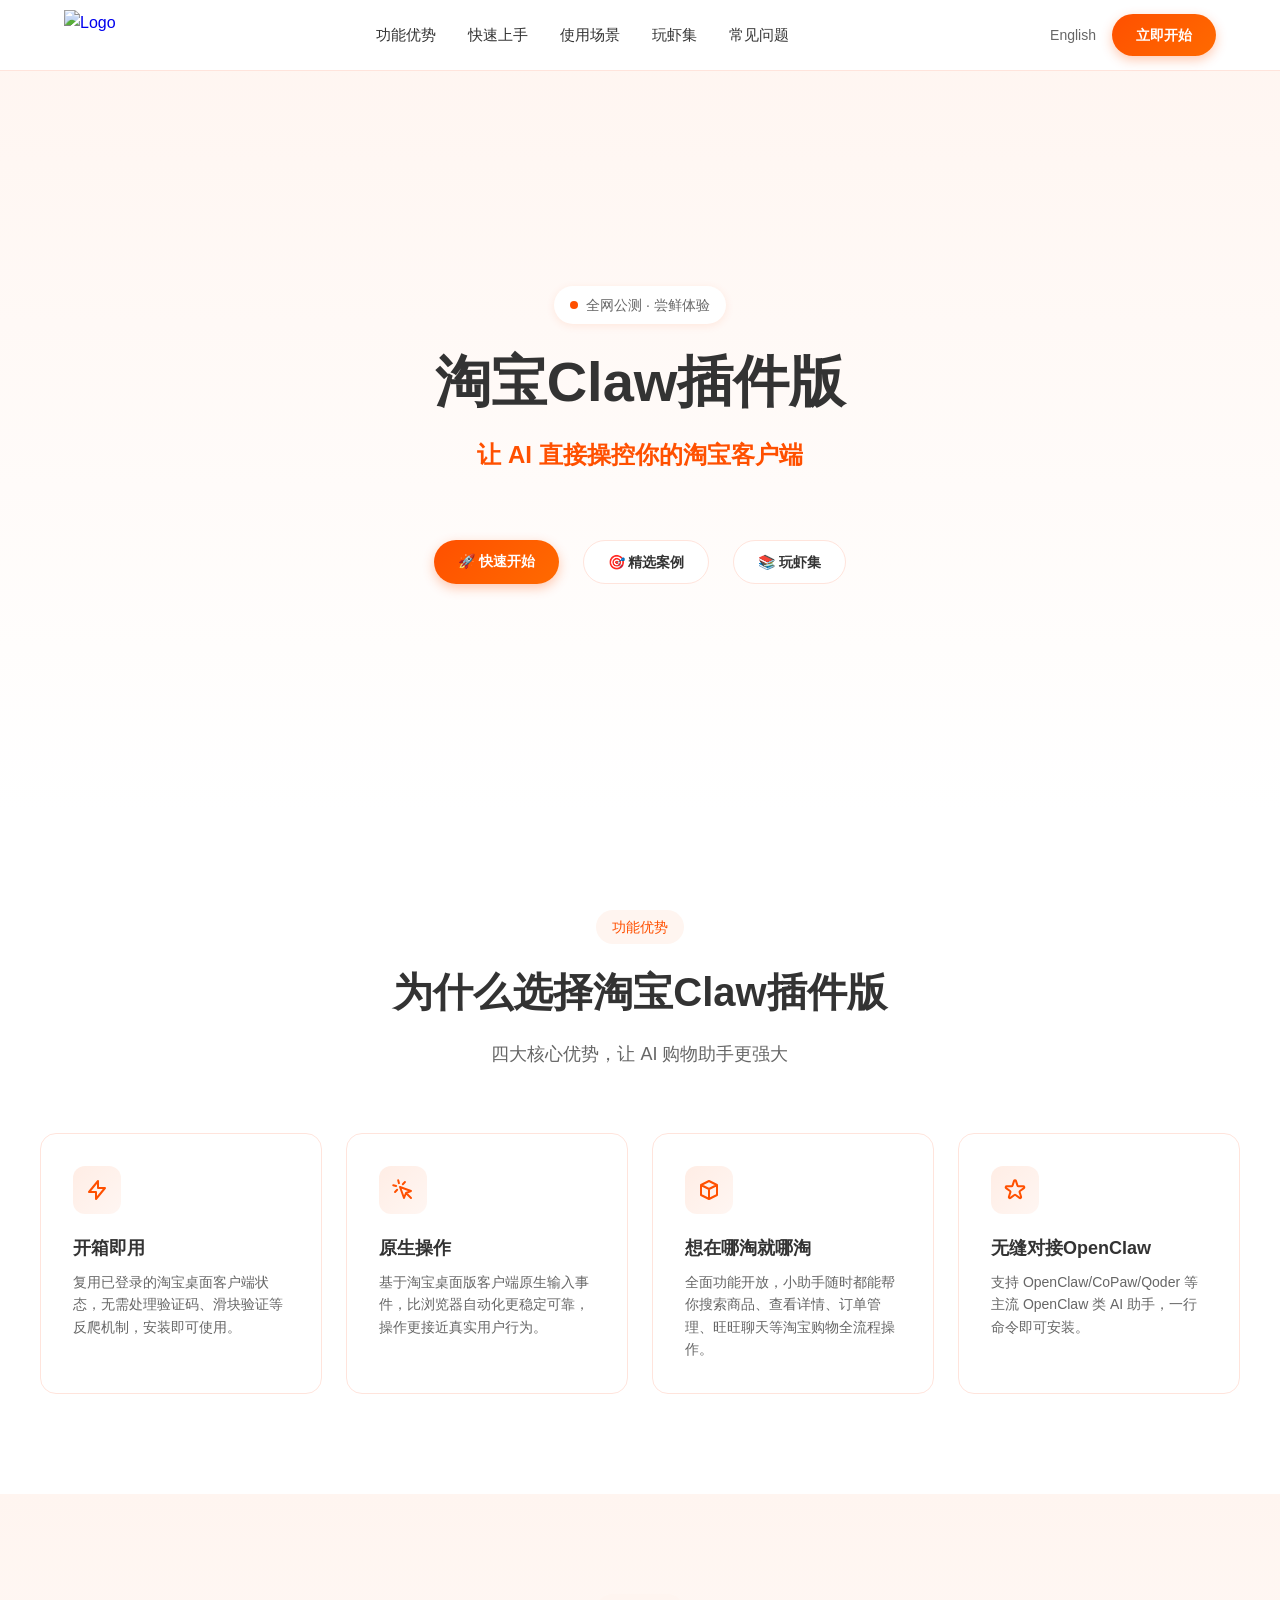
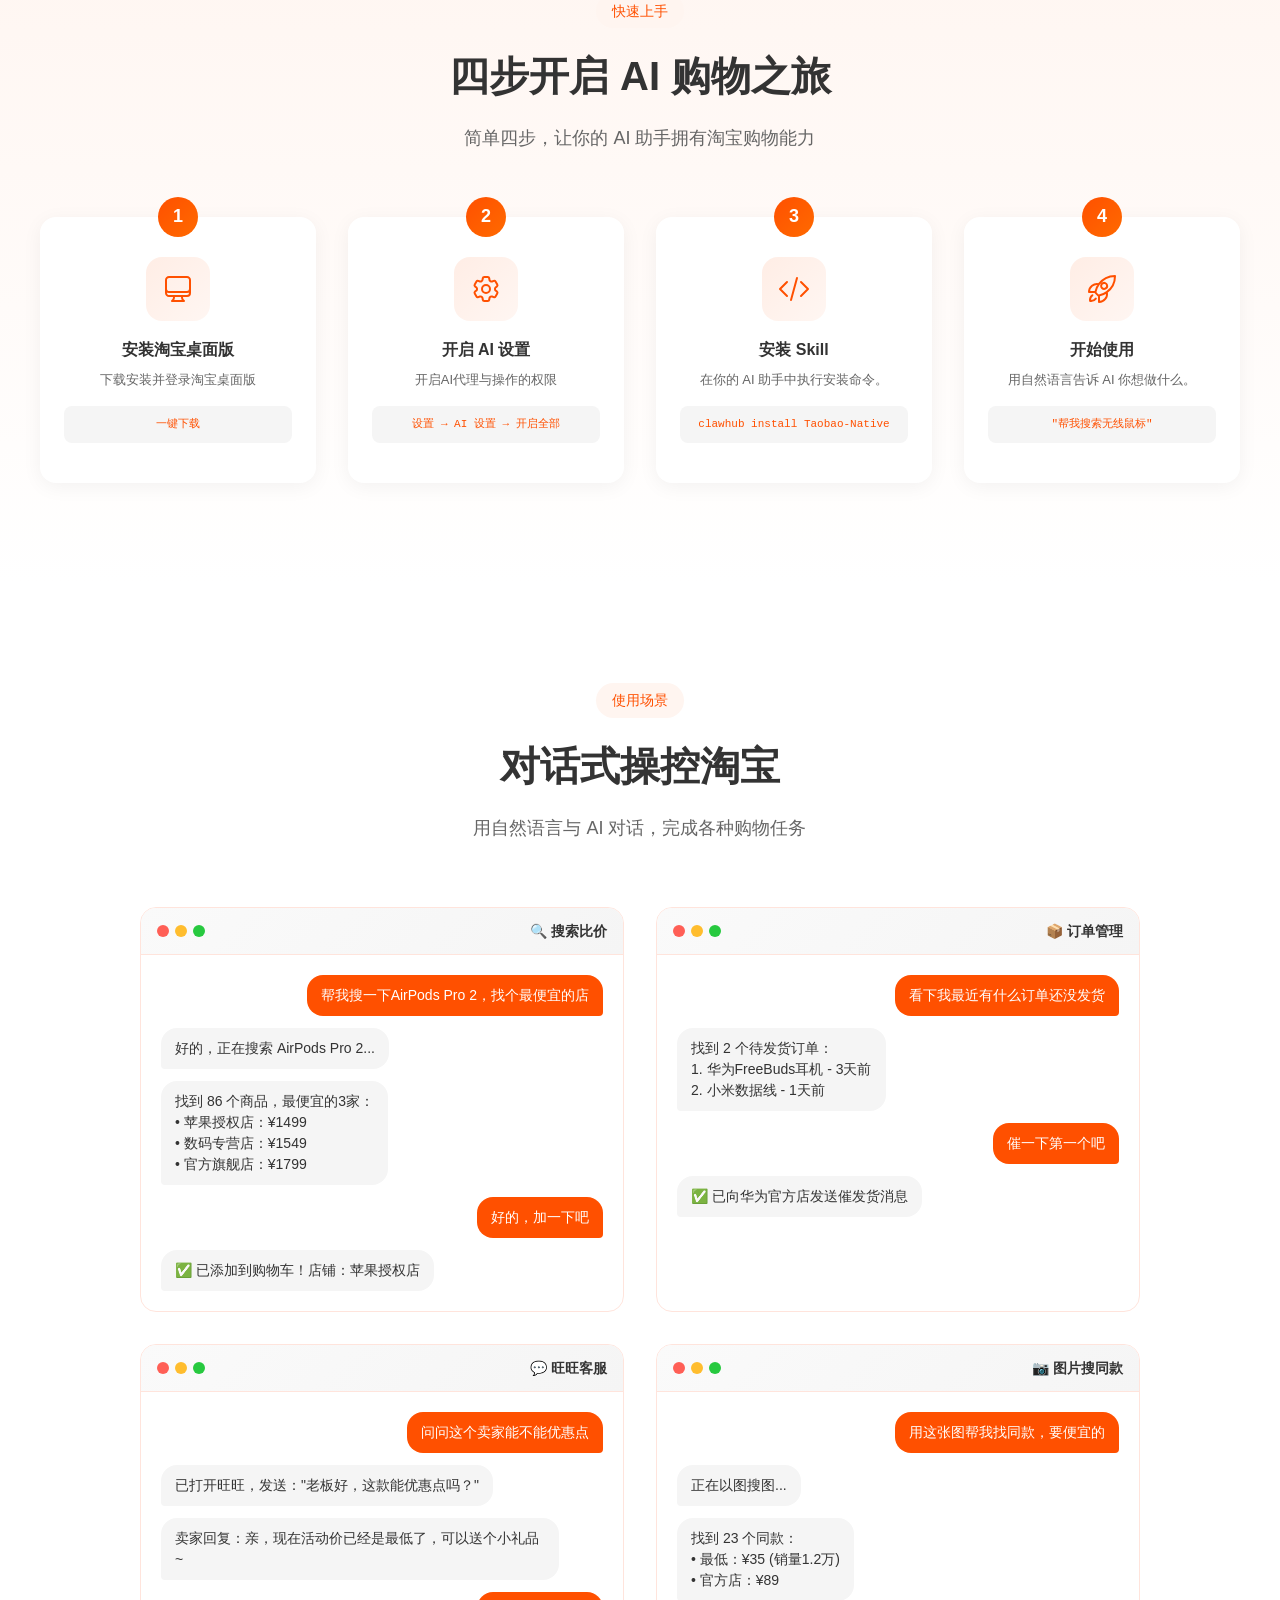
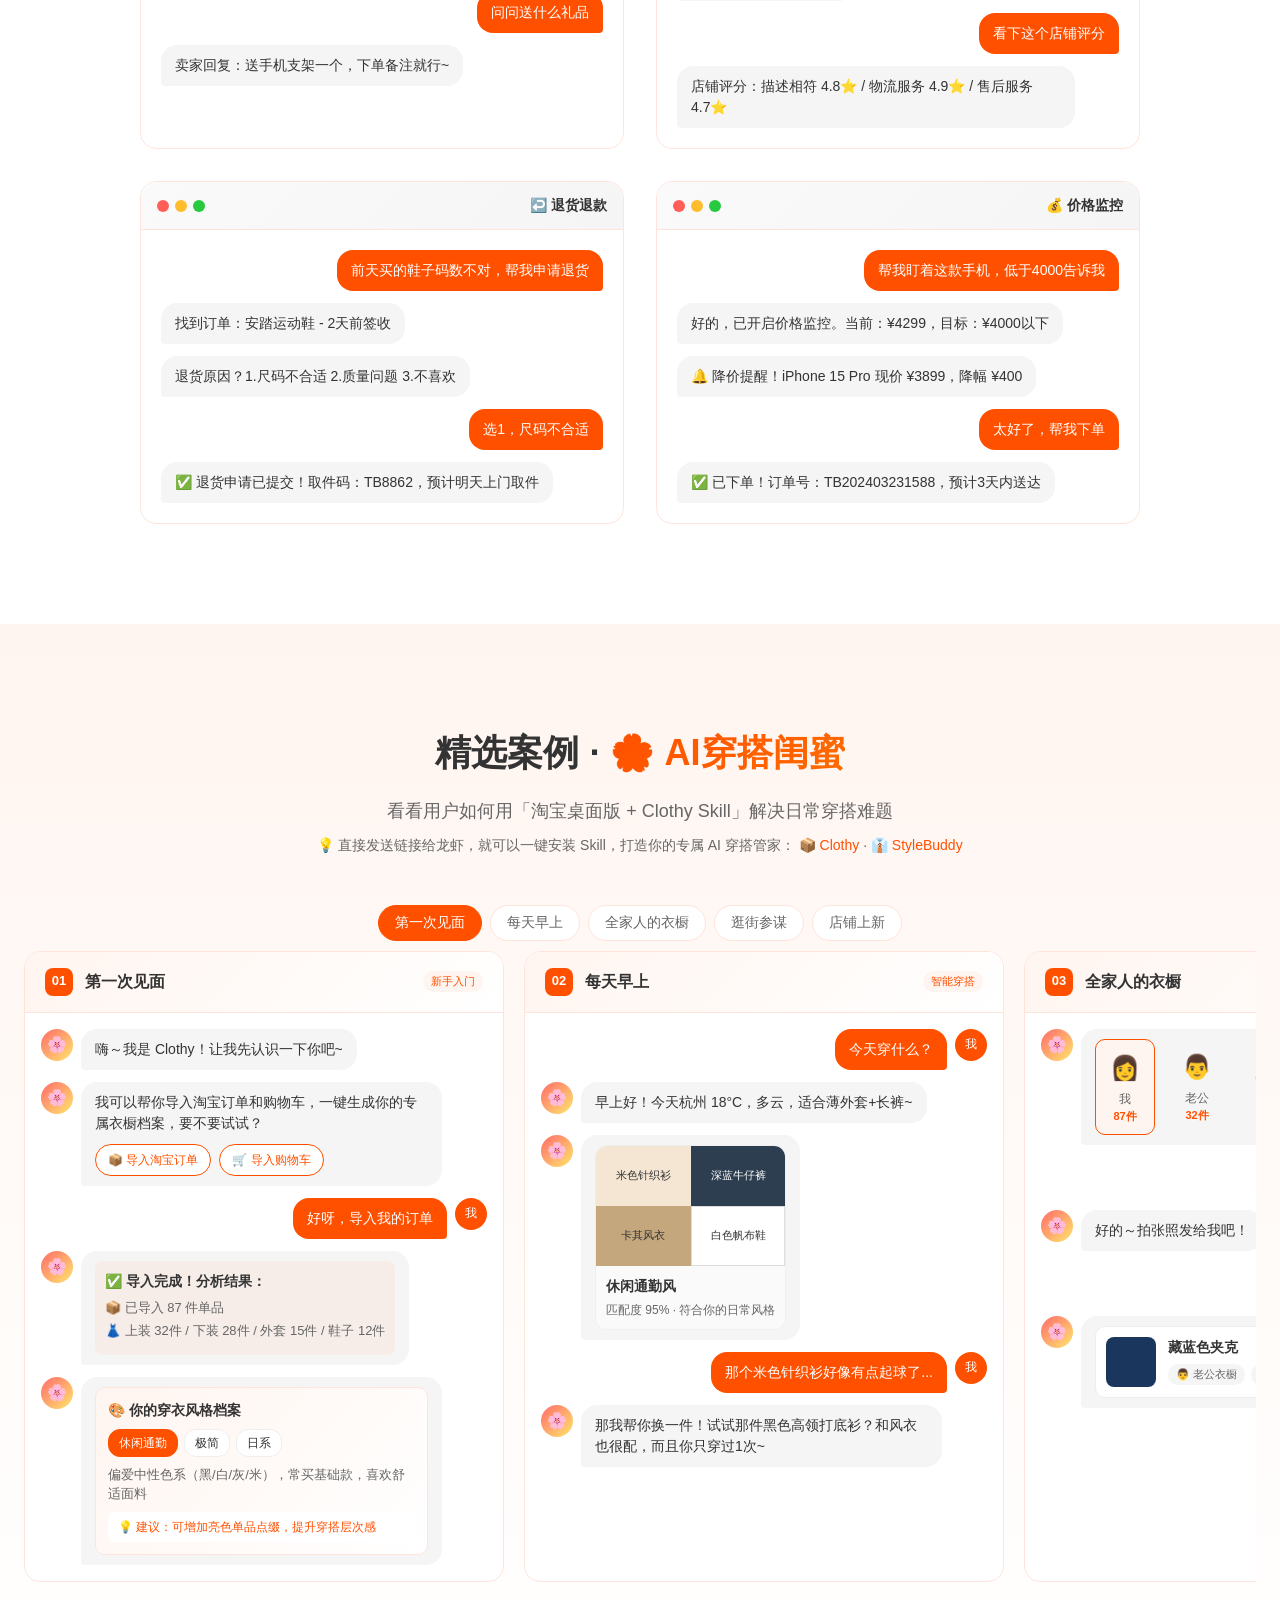
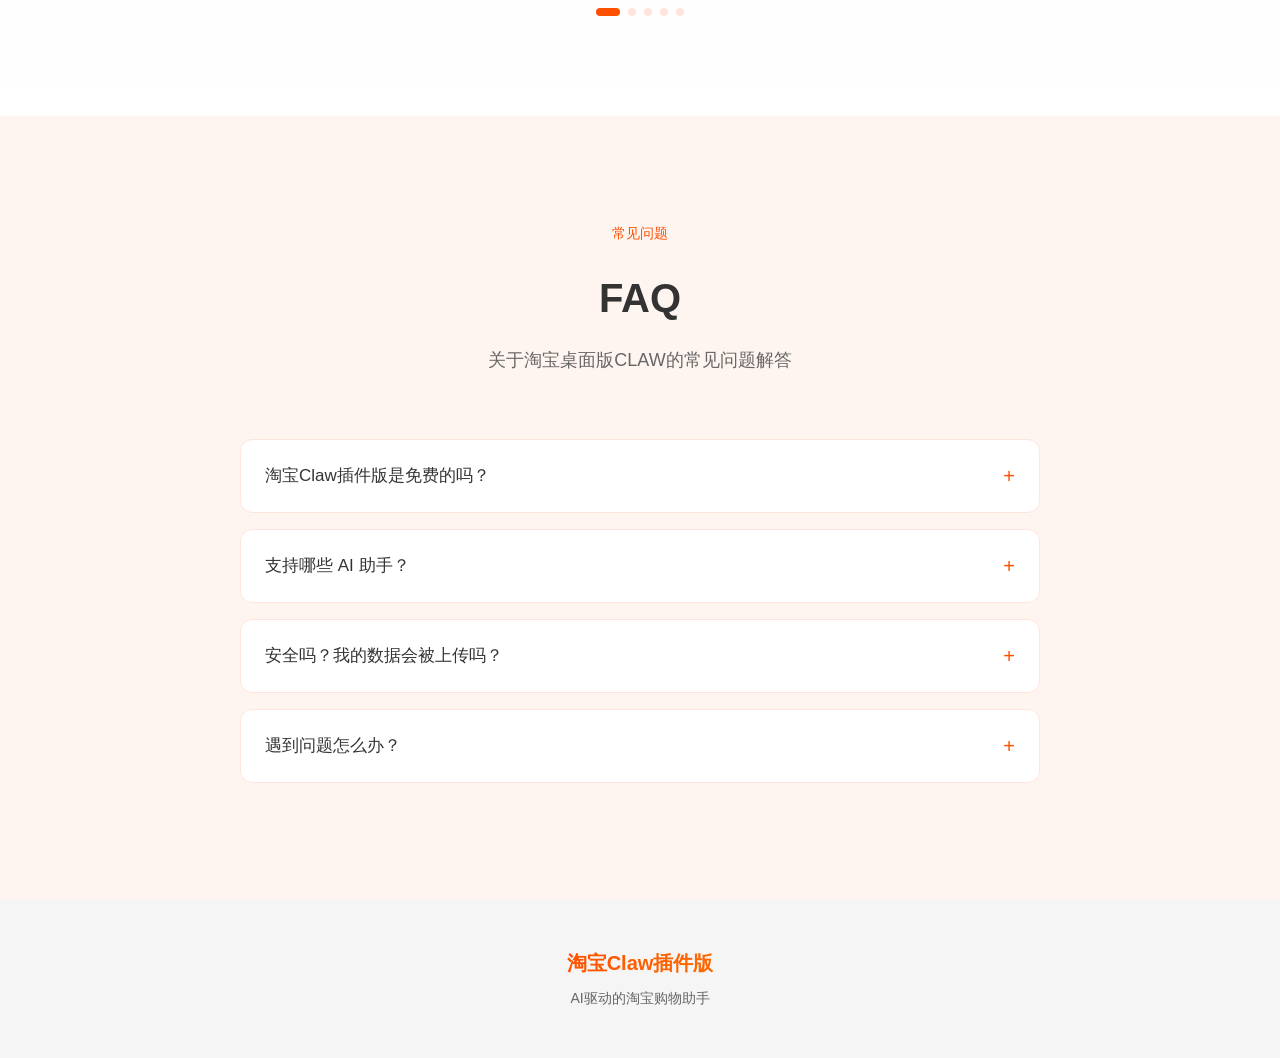
==== commit 411aa101: "fix: 更新Skill安装提示文案" ====
--- a/index.html
+++ b/index.html
@@ -296,7 +296,7 @@
         <h2>精选案例 · <span>🌸 AI穿搭闺蜜</span></h2>
         <p>看看用户如何用「淘宝桌面版 + Clothy Skill」解决日常穿搭难题</p>
         <div class="skill-install-hint">
-          💡 安装相关 Skill，打造你的专属 AI 穿搭管家：
+          💡 直接发送链接给龙虾，就可以一键安装 Skill，打造你的专属 AI 穿搭管家：
           <a href="https://github.com/zironglv/clothy" target="_blank">📦 Clothy</a> · 
           <a href="https://clawhub.ai/89kpjddmtb-ui/stylebuddy" target="_blank">👔 StyleBuddy</a>
         </div>
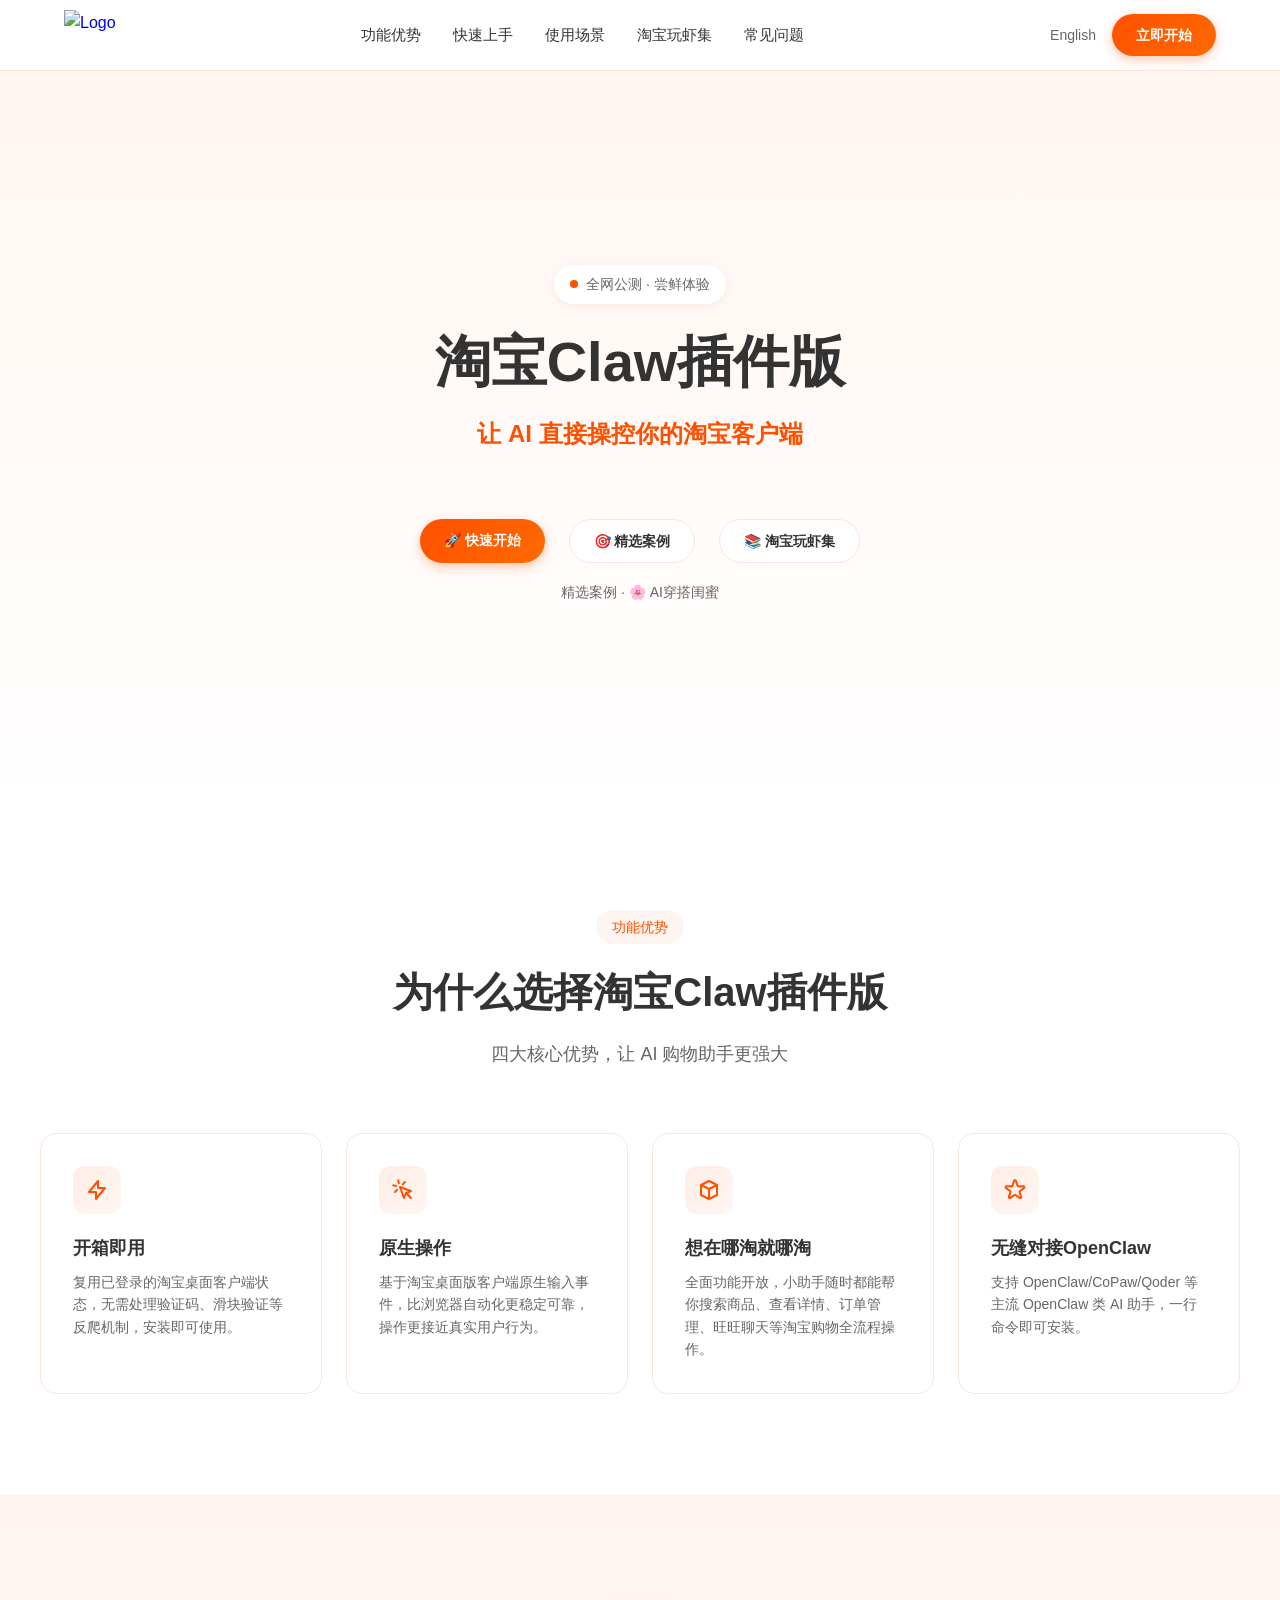
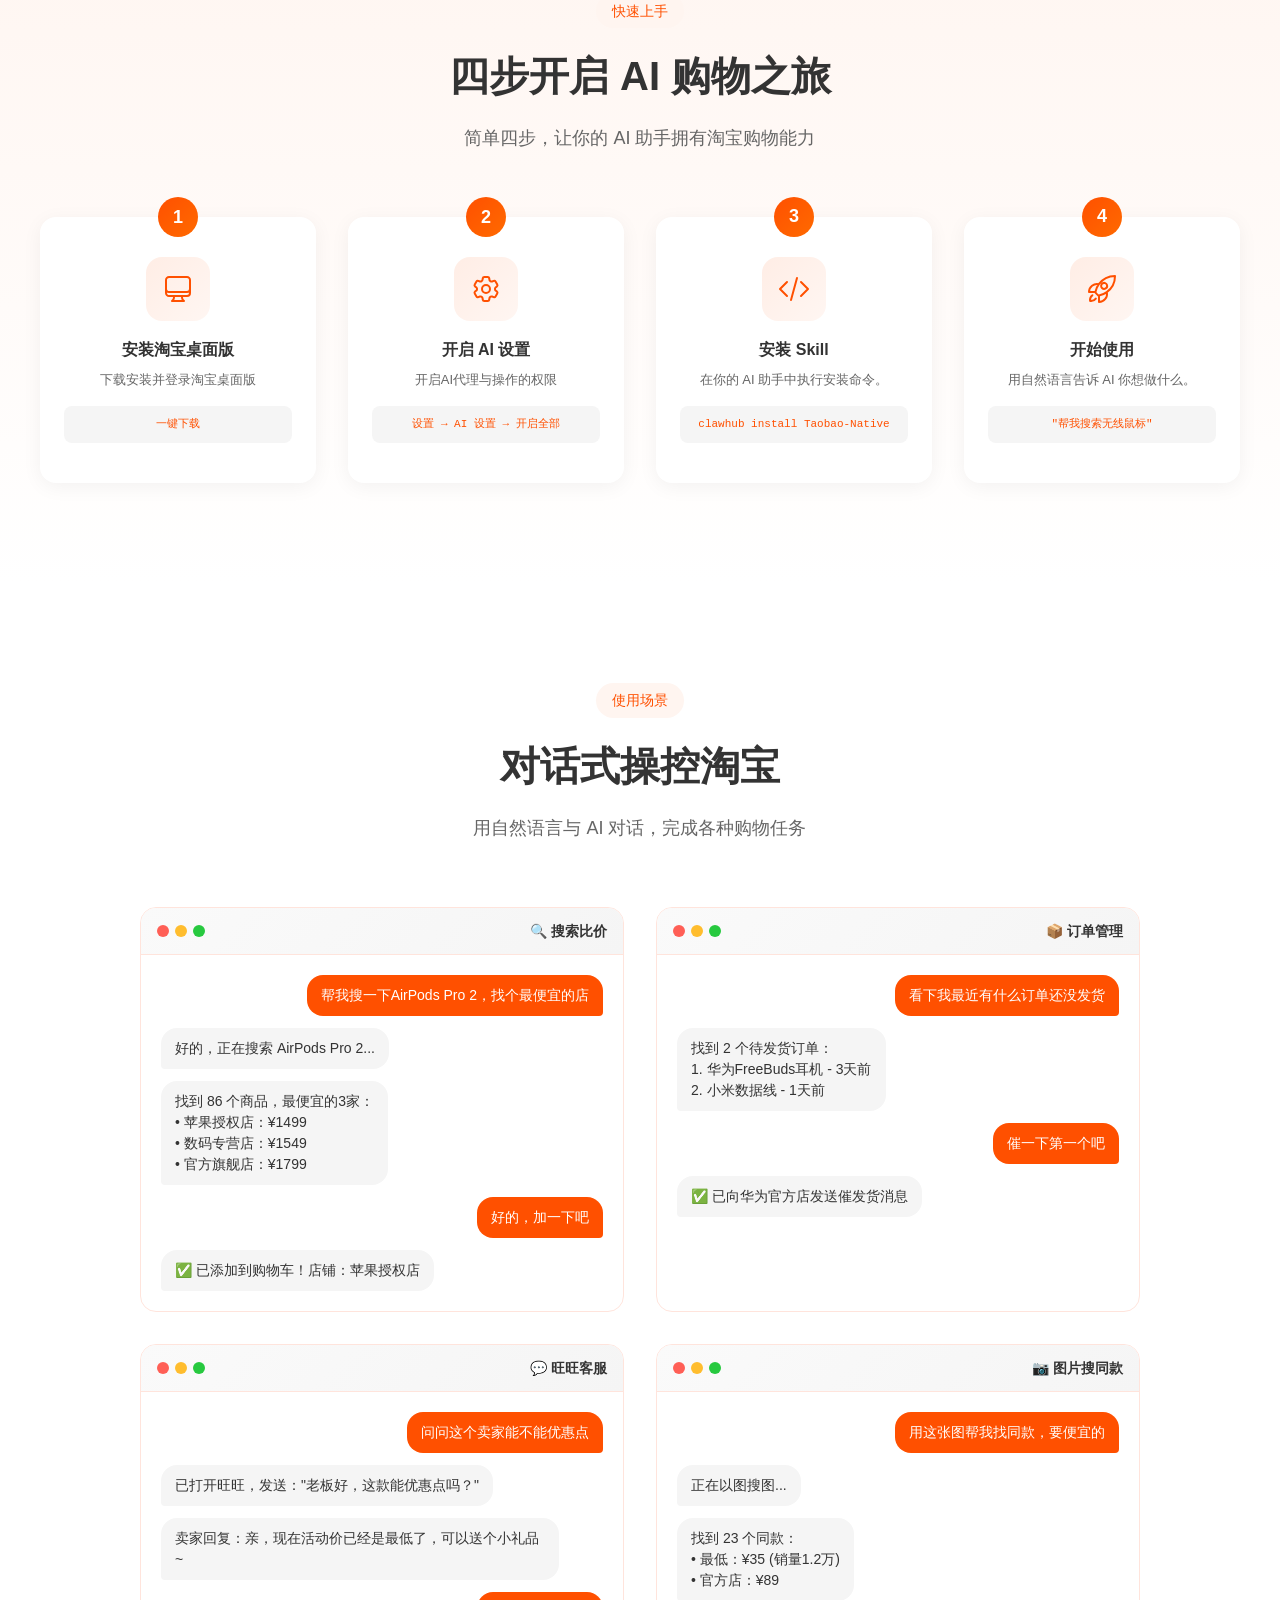
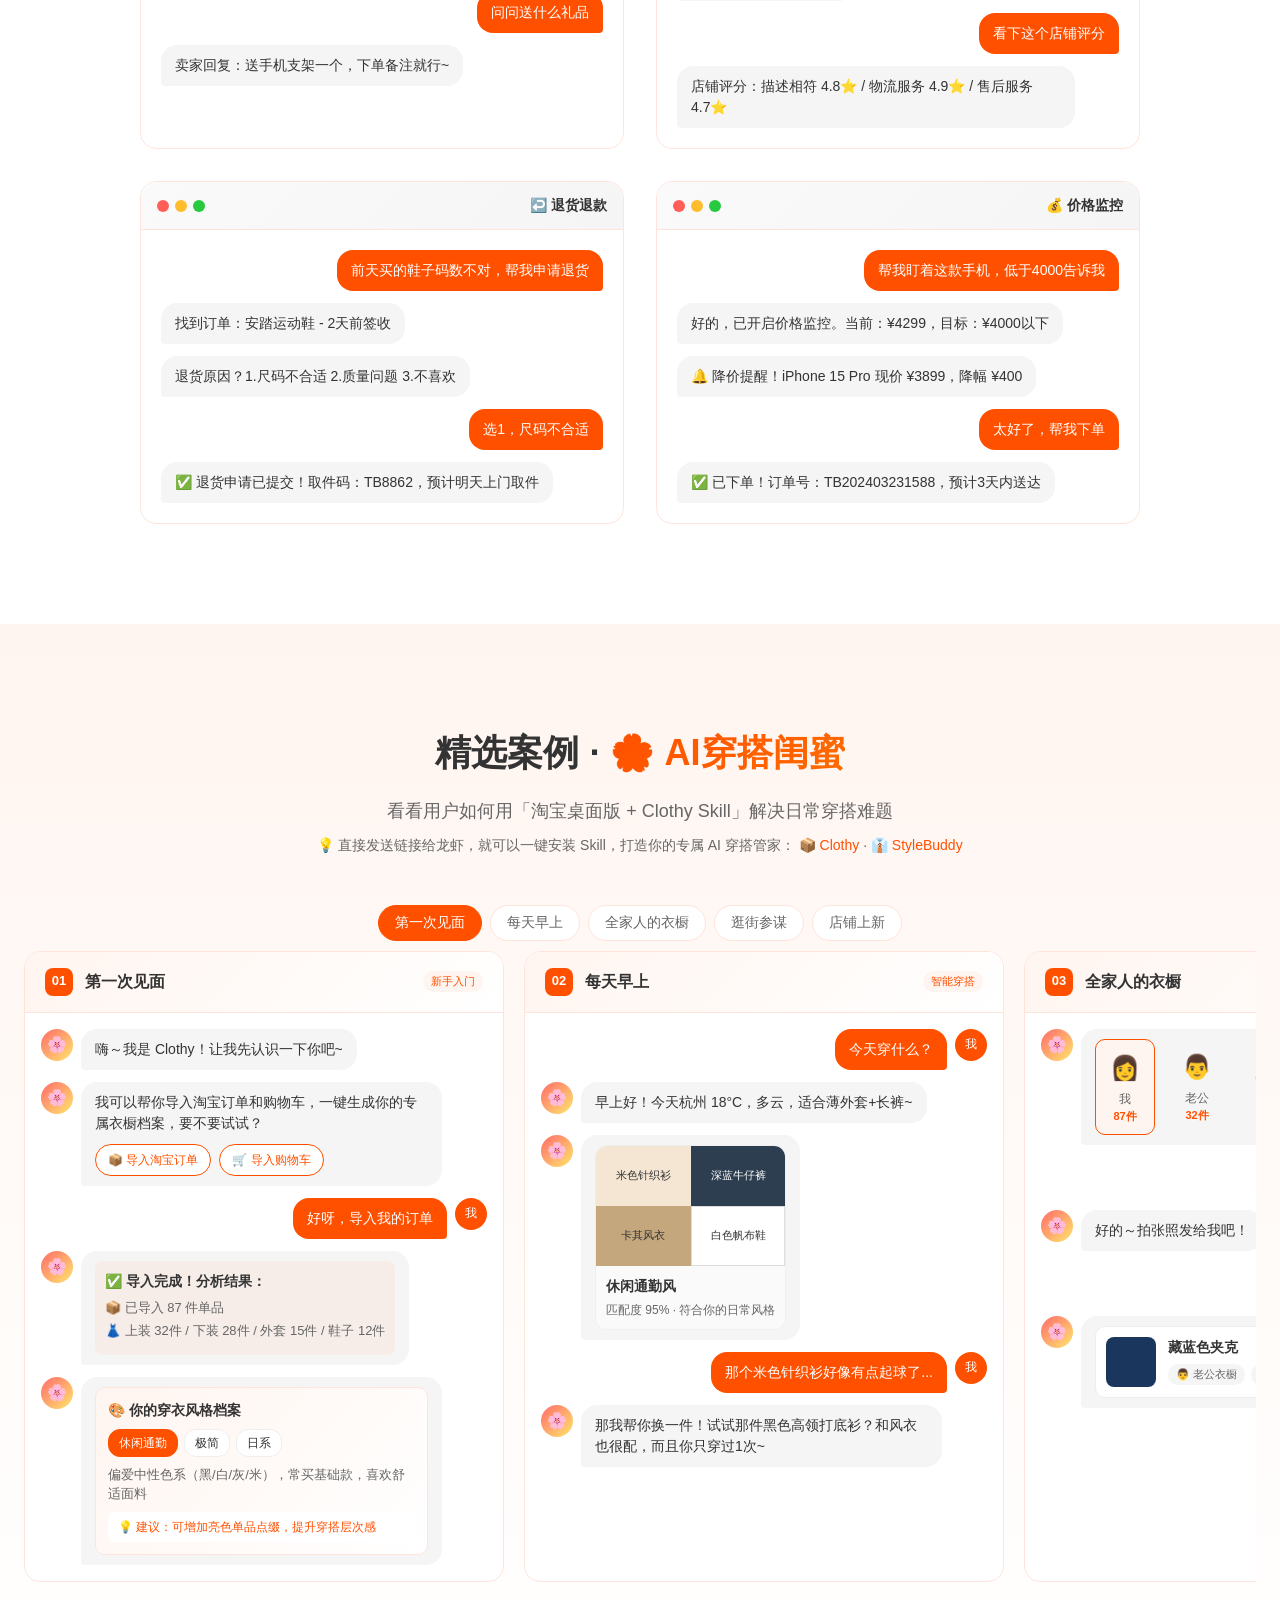
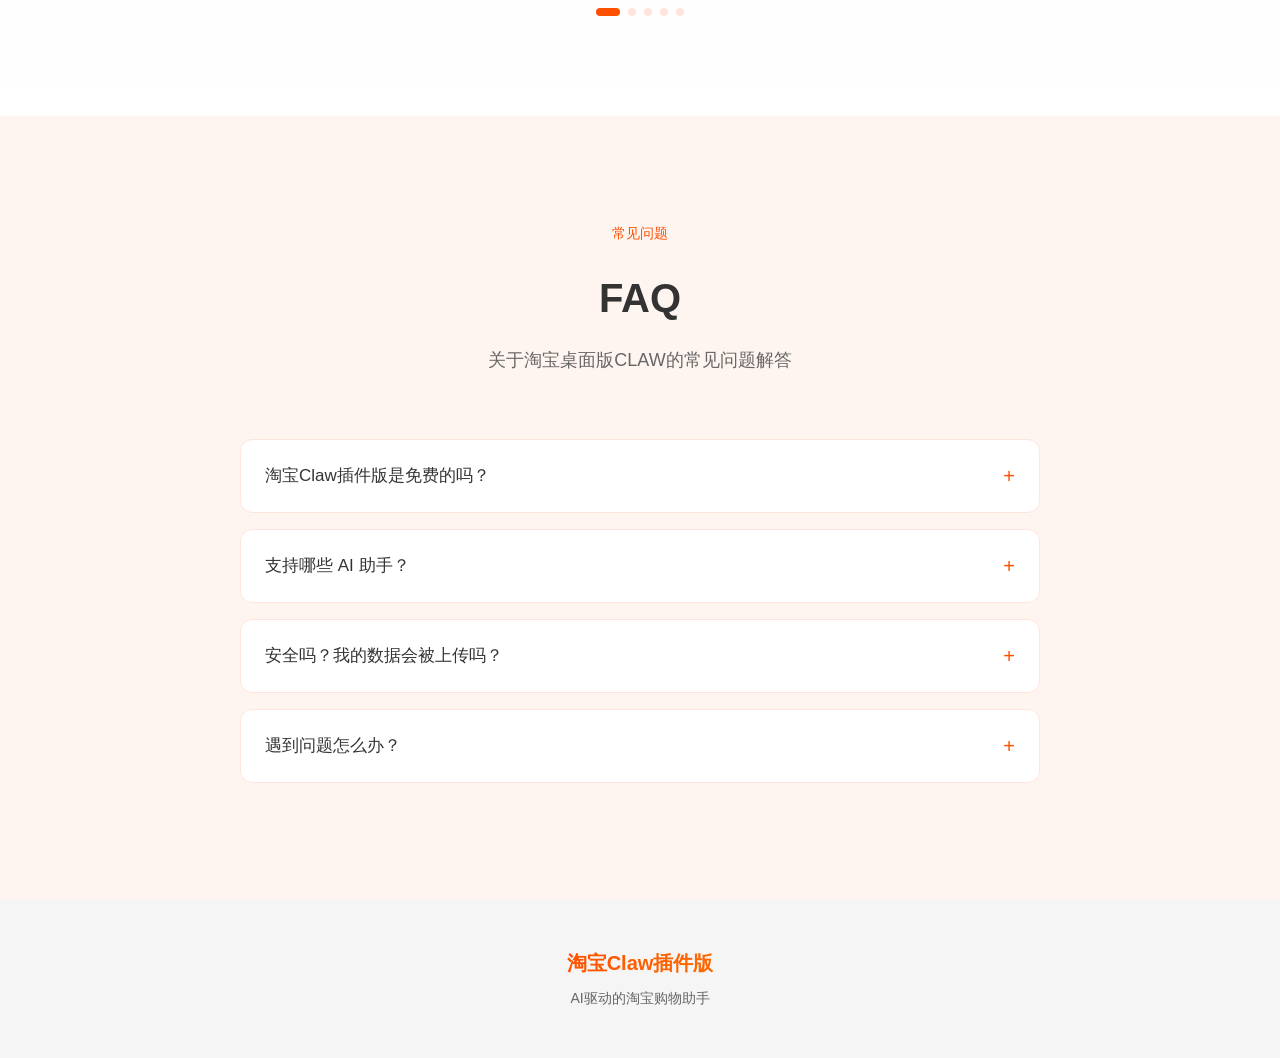
==== commit 48de6760: "feat: 添加AI穿搭闺蜜文字链接、统一淘宝玩虾集名称" ====
--- a/index.html
+++ b/index.html
@@ -19,7 +19,7 @@
         <li><a href="#features">功能优势</a></li>
         <li><a href="#quickstart">快速上手</a></li>
         <li><a href="#demos">使用场景</a></li>
-        <li><a href="https://zironglv.github.io/taobao-native-playbook/" target="_blank">玩虾集</a></li>
+        <li><a href="https://zironglv.github.io/taobao-native-playbook/" target="_blank">淘宝玩虾集</a></li>
         <li><a href="#faq">常见问题</a></li>
       </ul>
       <div class="nav-cta">
@@ -50,8 +50,11 @@
             <span>🎯</span> 精选案例
           </a>
           <a href="https://zironglv.github.io/taobao-native-playbook/" target="_blank" class="btn-secondary">
-            <span>📚</span> 玩虾集
+            <span>📚</span> 淘宝玩虾集
           </a>
+        </div>
+        <div class="hero-sublink">
+          <a href="#stories">精选案例 · 🌸 AI穿搭闺蜜</a>
         </div>
       </div>
     </div>
--- a/assets/css/style.css
+++ b/assets/css/style.css
@@ -204,6 +204,22 @@
   flex-wrap: wrap;
 }
 
+.hero-sublink {
+  margin-top: 16px;
+  text-align: center;
+}
+
+.hero-sublink a {
+  color: var(--tb-text-light);
+  text-decoration: none;
+  font-size: 14px;
+  transition: color 0.2s;
+}
+
+.hero-sublink a:hover {
+  color: var(--tb-orange);
+}
+
 .btn-secondary {
   background: var(--white);
   color: var(--tb-text);
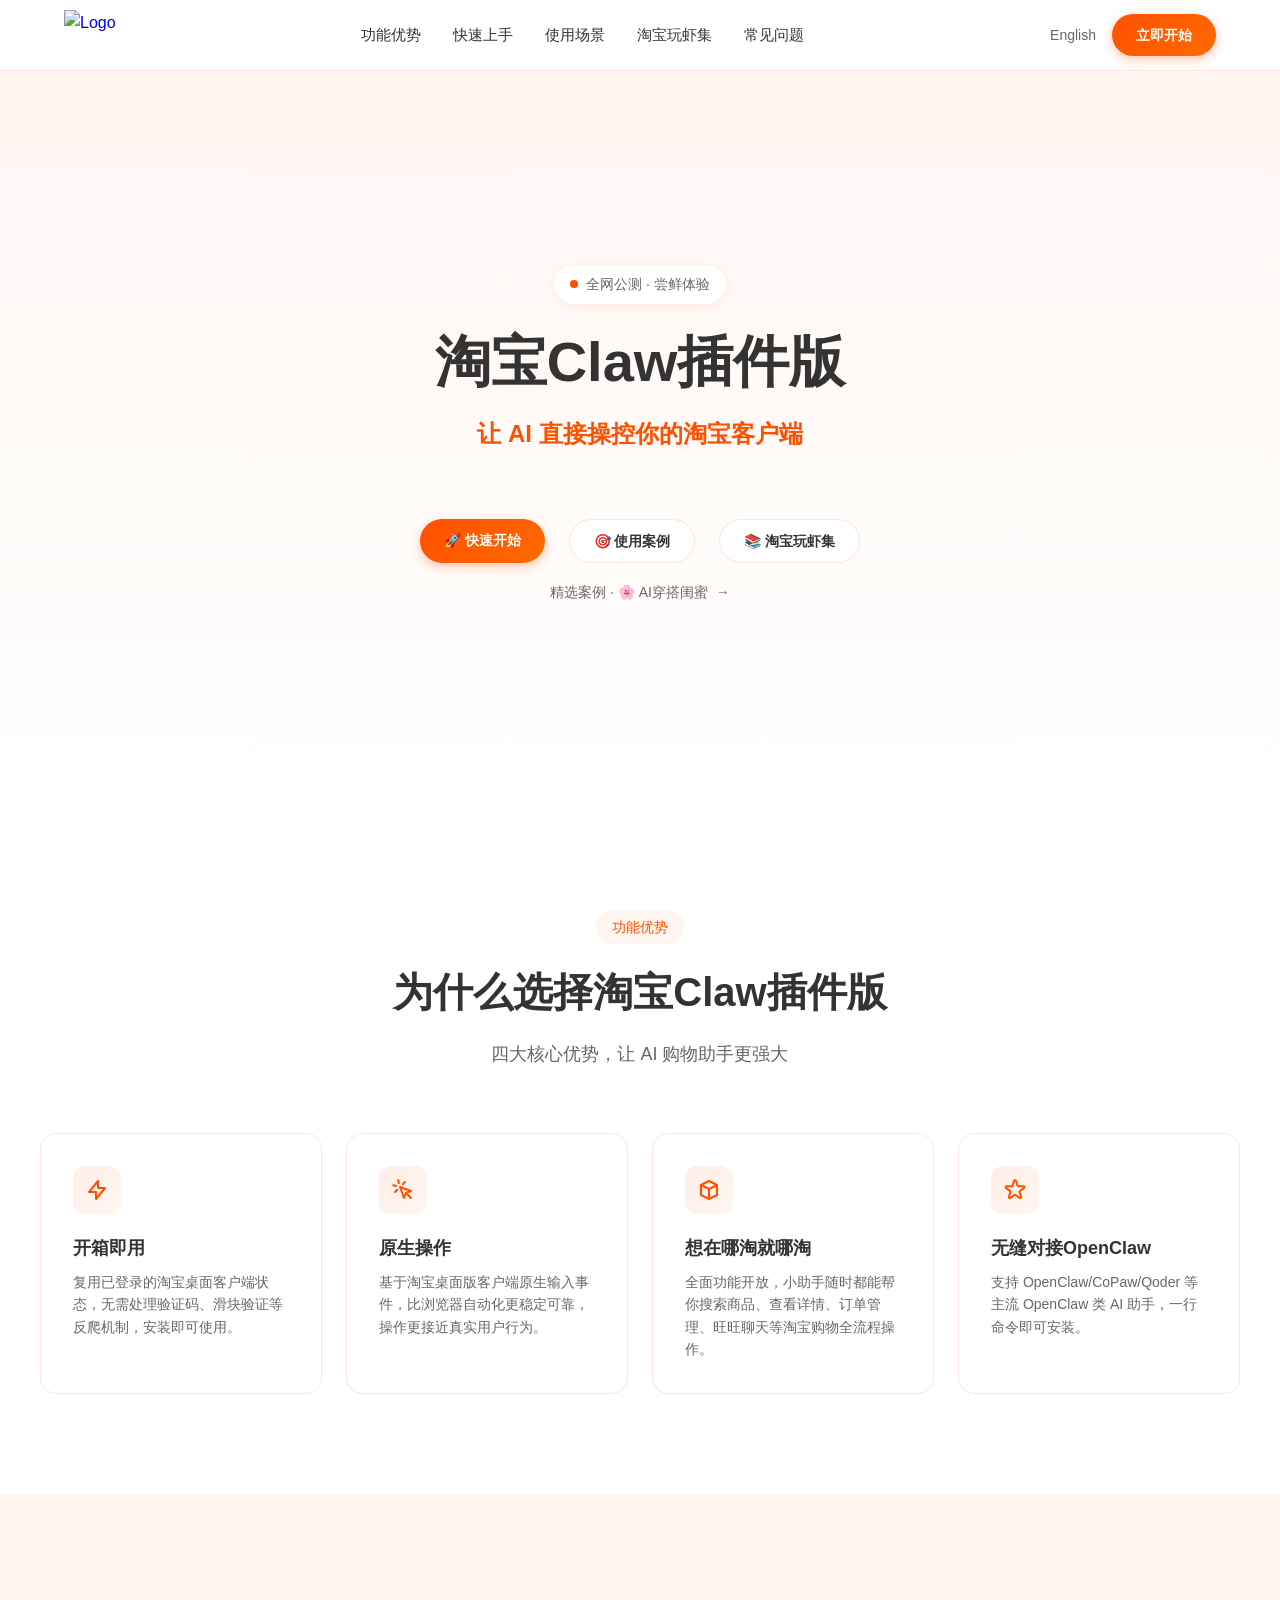
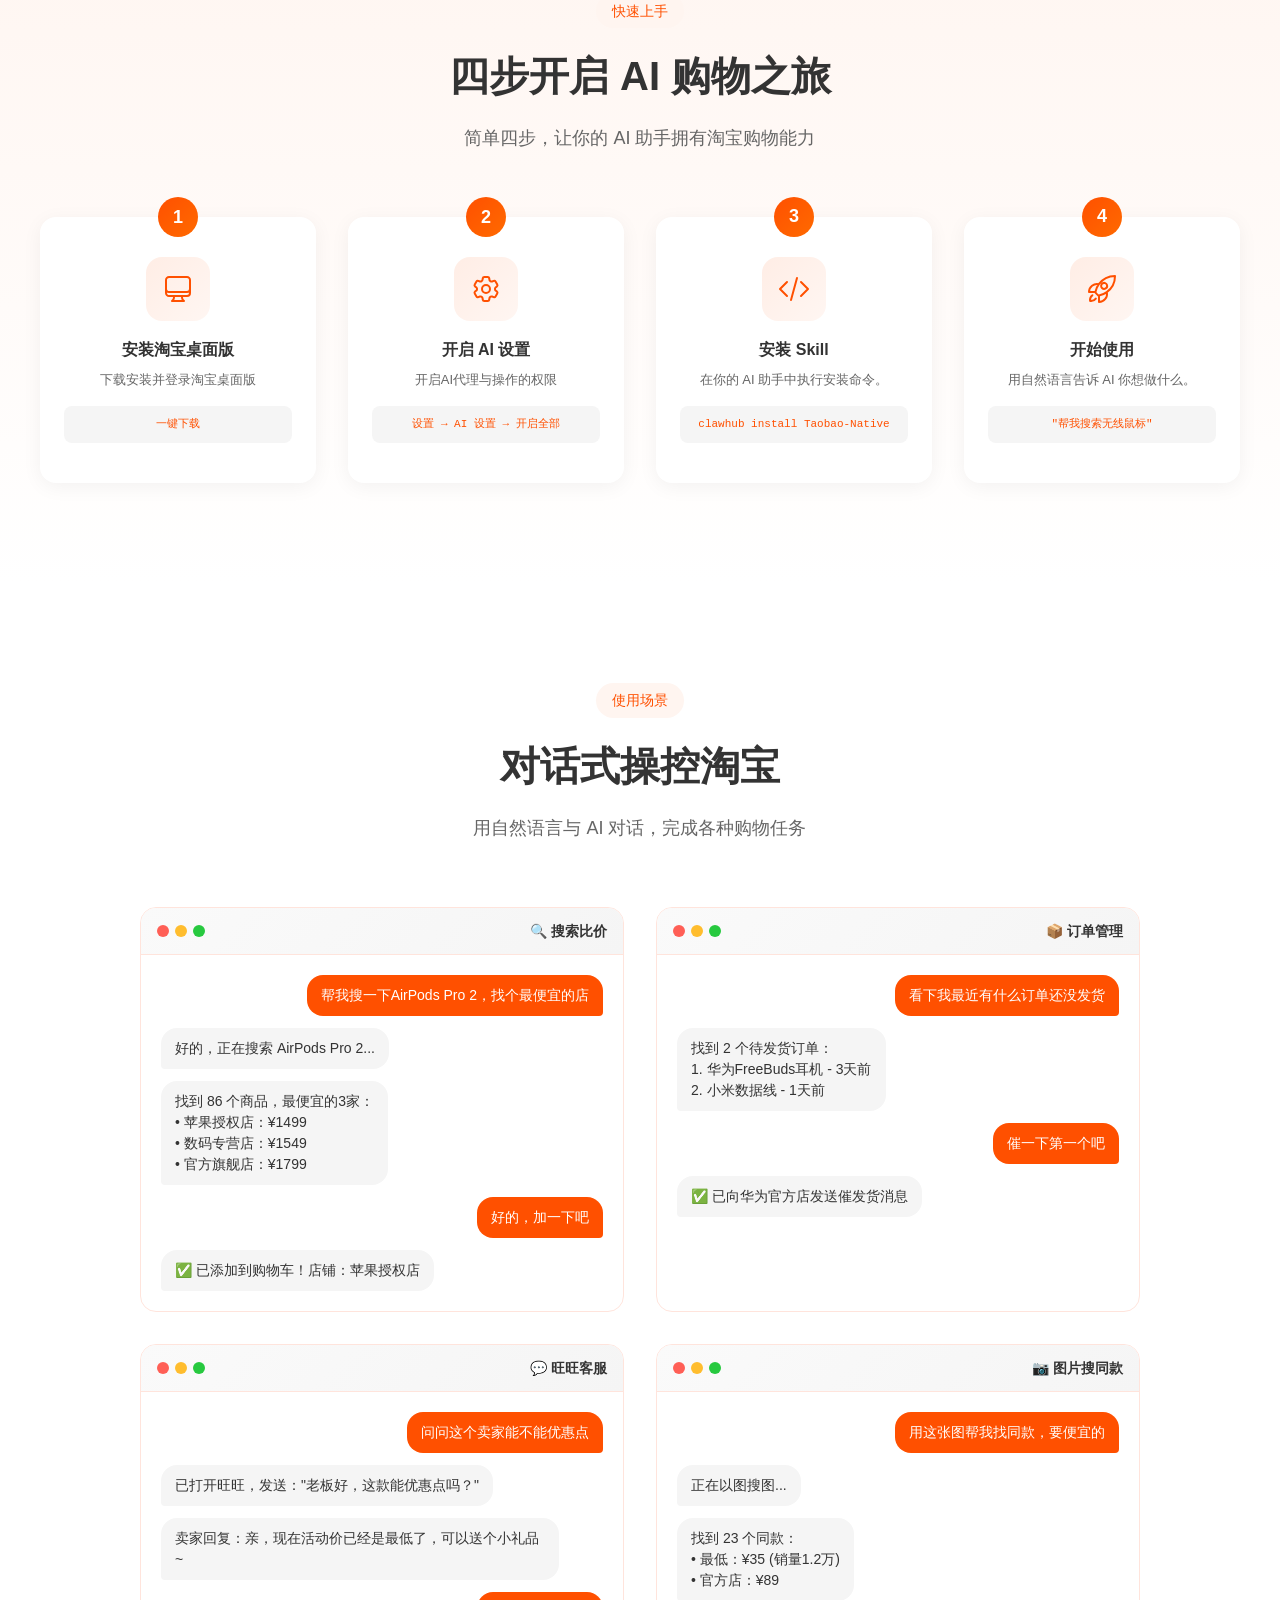
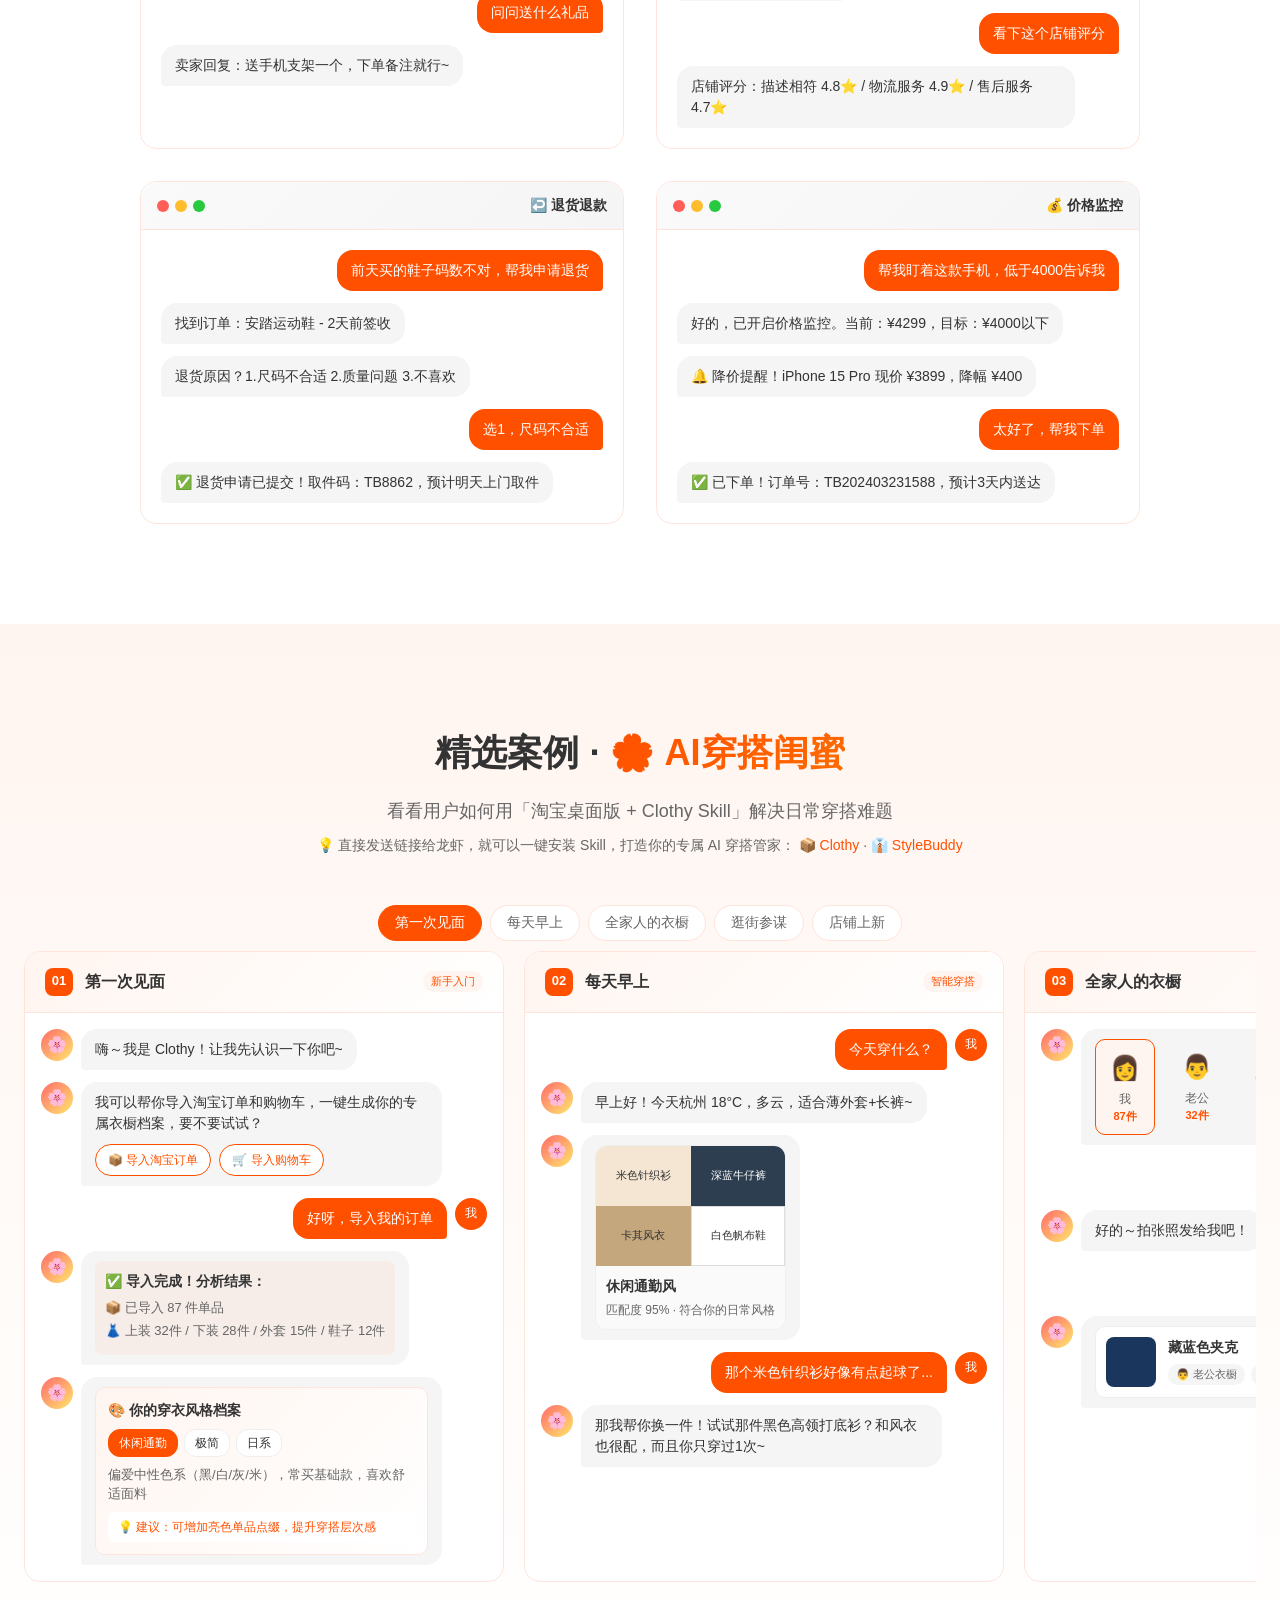
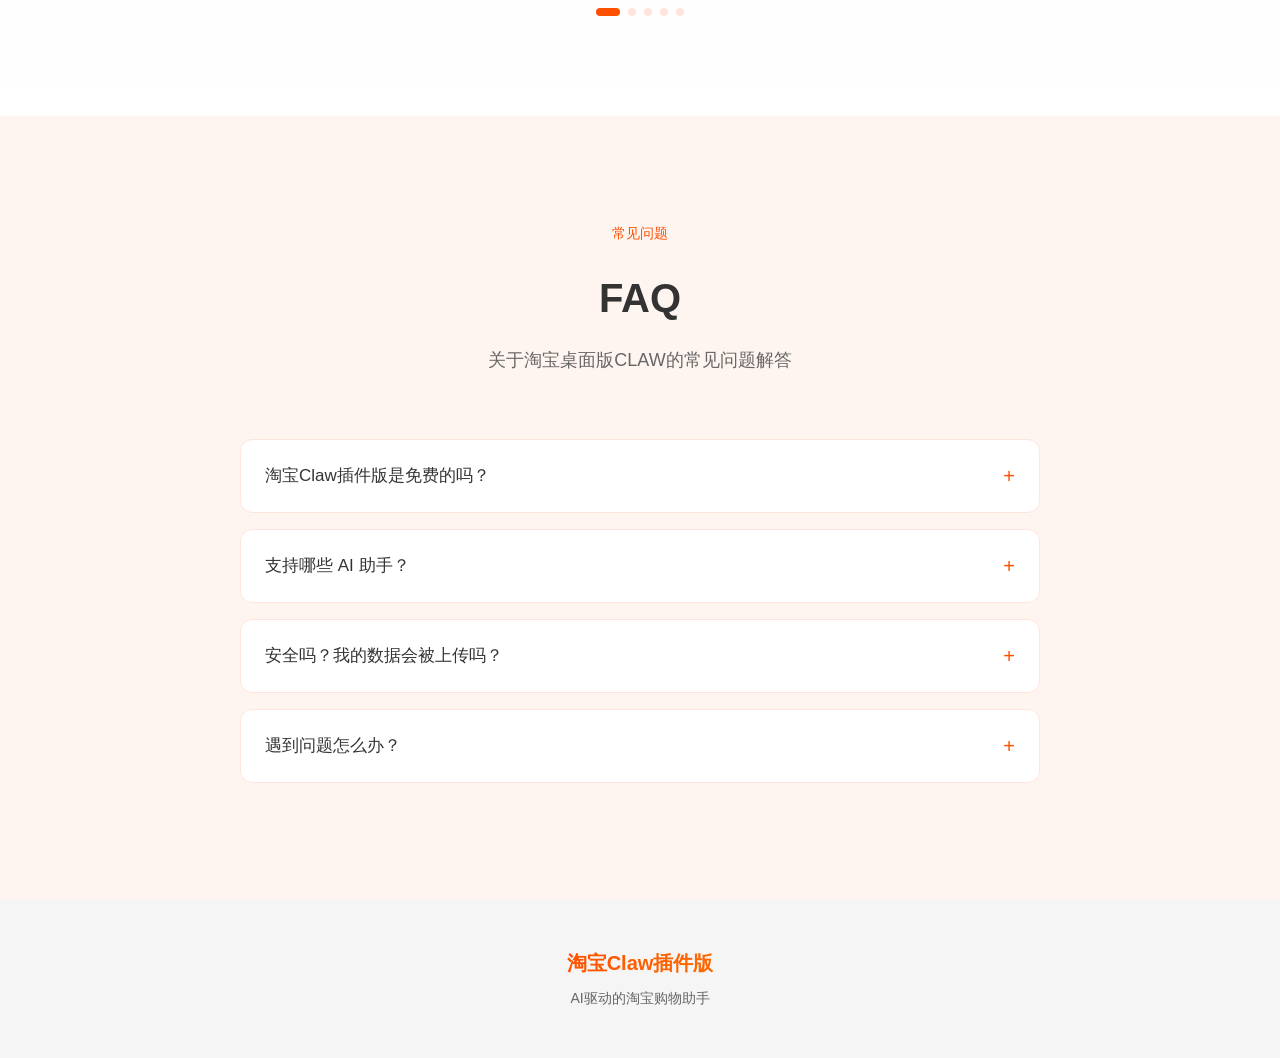
==== commit 5216889f: "fix: 精选案例改为使用案例、文字链添加箭头图标" ====
--- a/index.html
+++ b/index.html
@@ -47,14 +47,14 @@
             <span>🚀</span> 快速开始
           </a>
           <a href="#demos" class="btn-secondary">
-            <span>🎯</span> 精选案例
+            <span>🎯</span> 使用案例
           </a>
           <a href="https://zironglv.github.io/taobao-native-playbook/" target="_blank" class="btn-secondary">
             <span>📚</span> 淘宝玩虾集
           </a>
         </div>
         <div class="hero-sublink">
-          <a href="#stories">精选案例 · 🌸 AI穿搭闺蜜</a>
+          <a href="#stories">精选案例 · 🌸 AI穿搭闺蜜 <span class="sublink-arrow">→</span></a>
         </div>
       </div>
     </div>
--- a/assets/css/style.css
+++ b/assets/css/style.css
@@ -220,6 +220,15 @@
   color: var(--tb-orange);
 }
 
+.hero-sublink .sublink-arrow {
+  margin-left: 4px;
+  transition: transform 0.2s;
+}
+
+.hero-sublink a:hover .sublink-arrow {
+  transform: translateX(4px);
+}
+
 .btn-secondary {
   background: var(--white);
   color: var(--tb-text);
